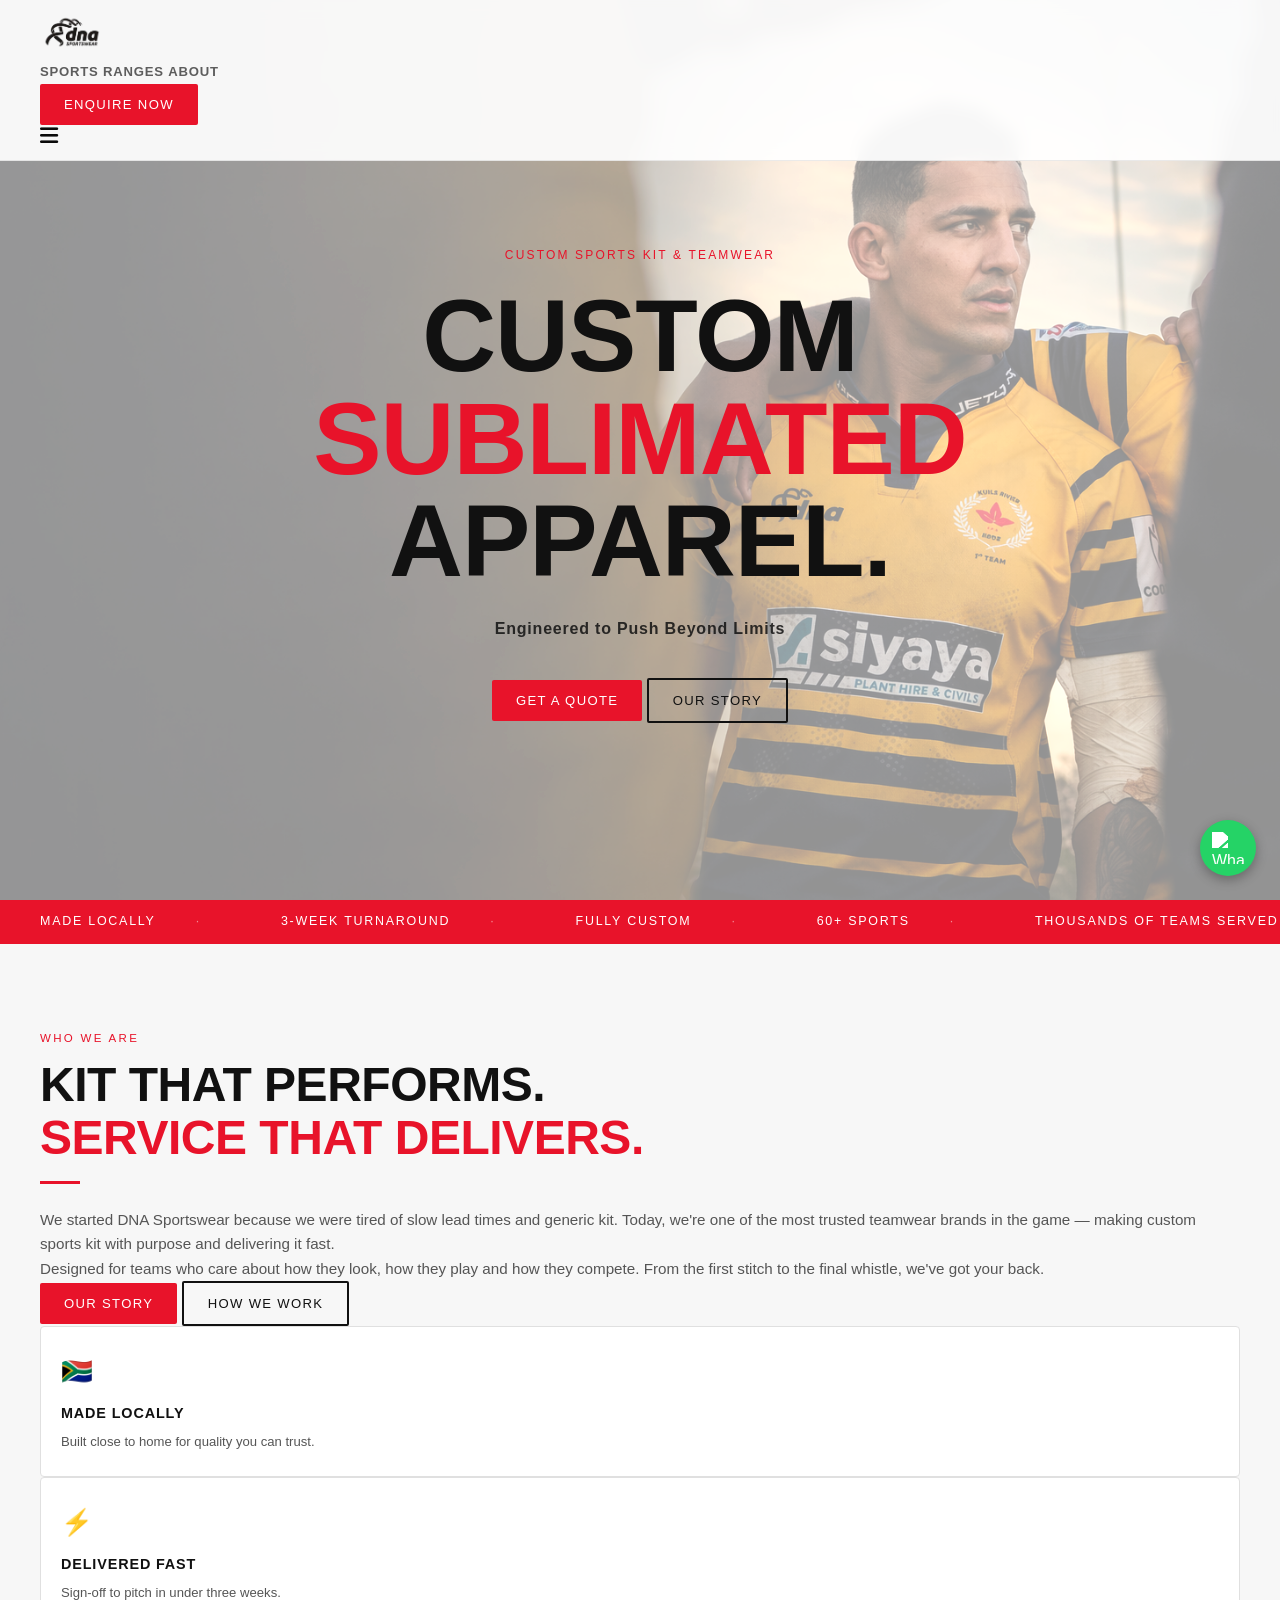
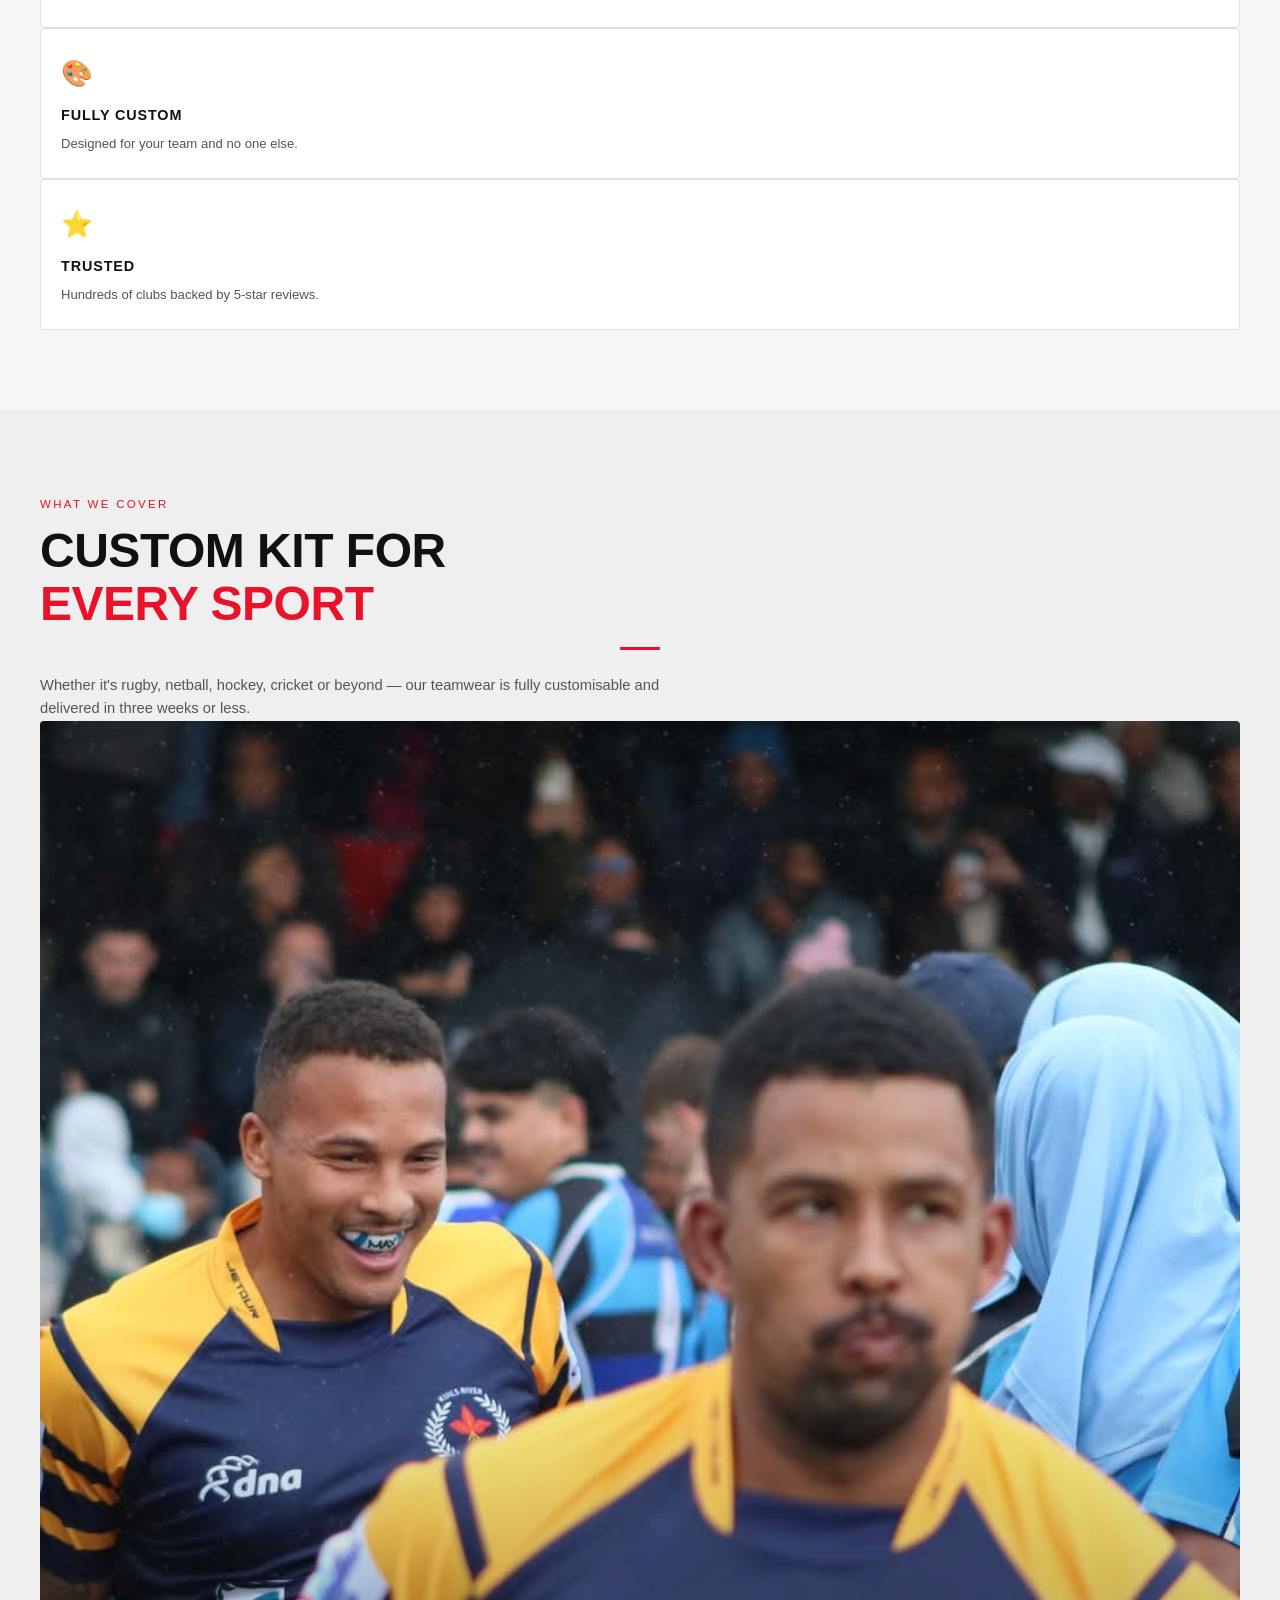
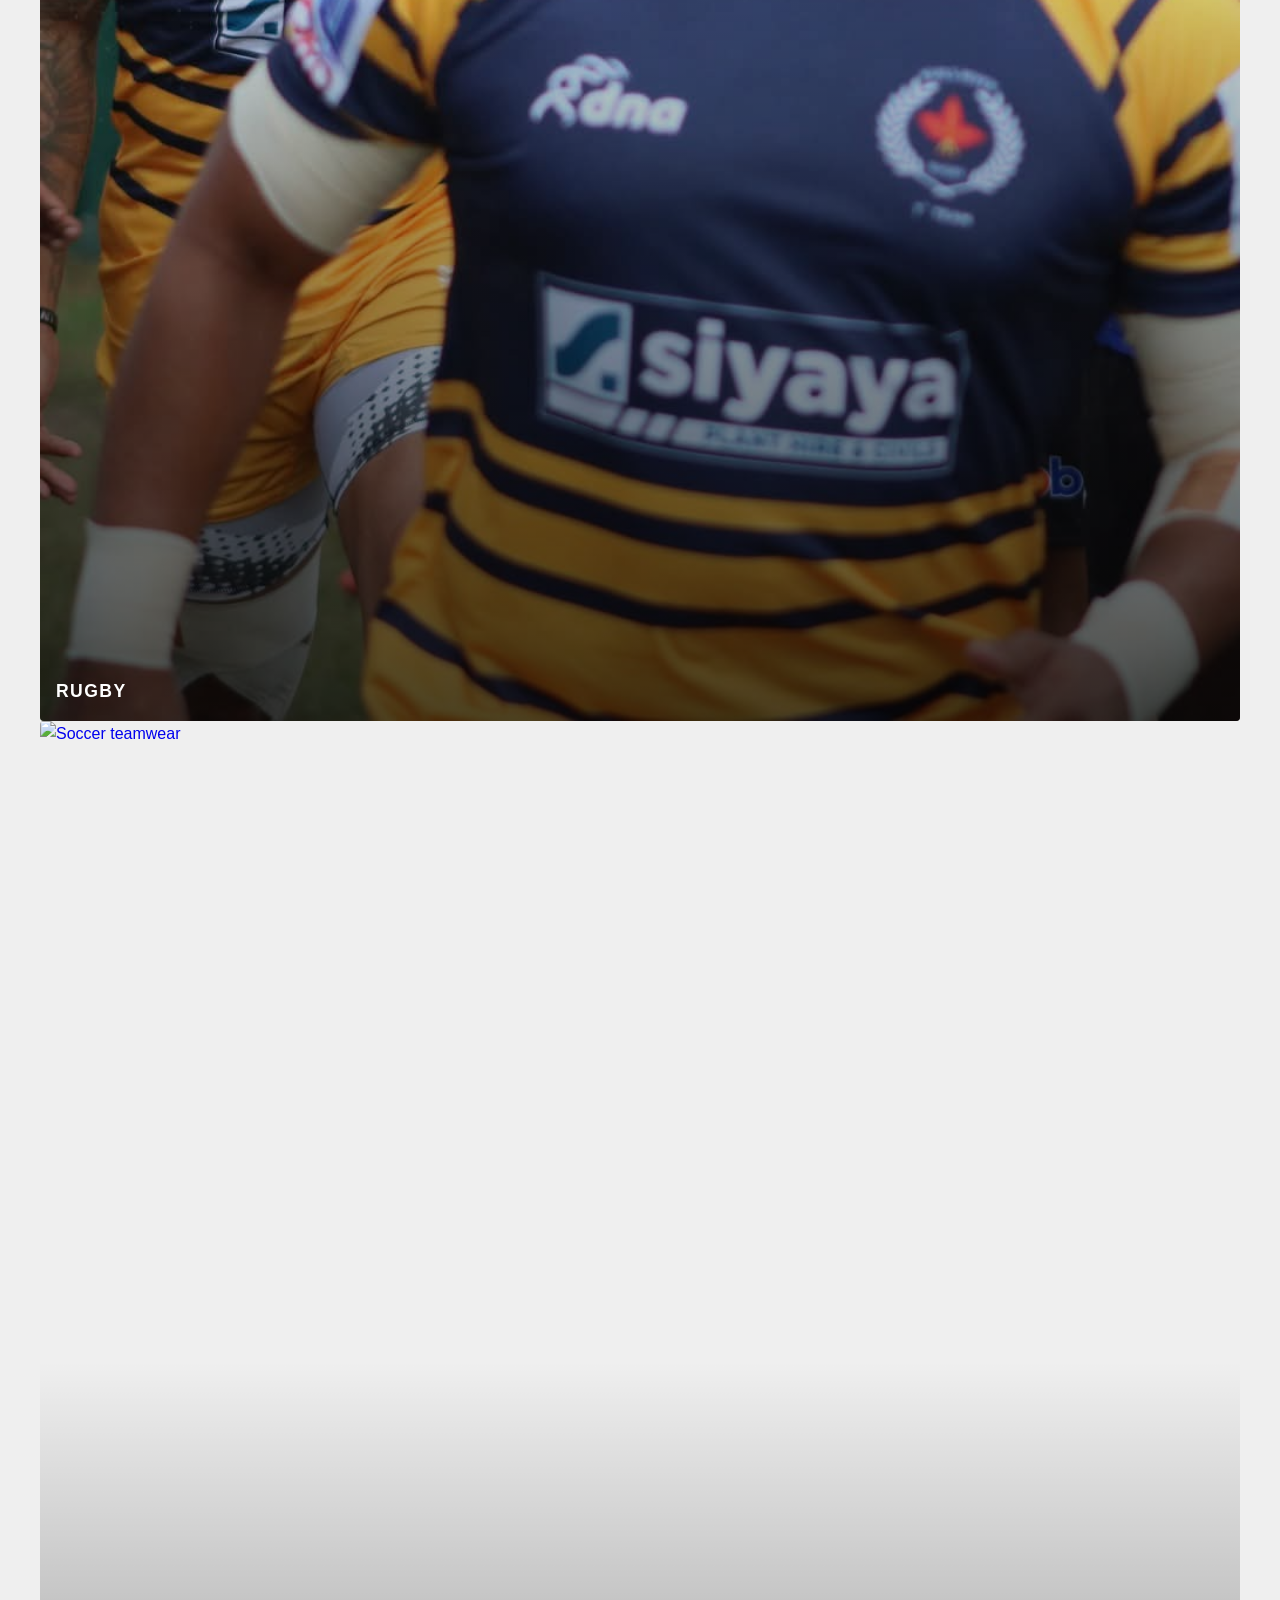
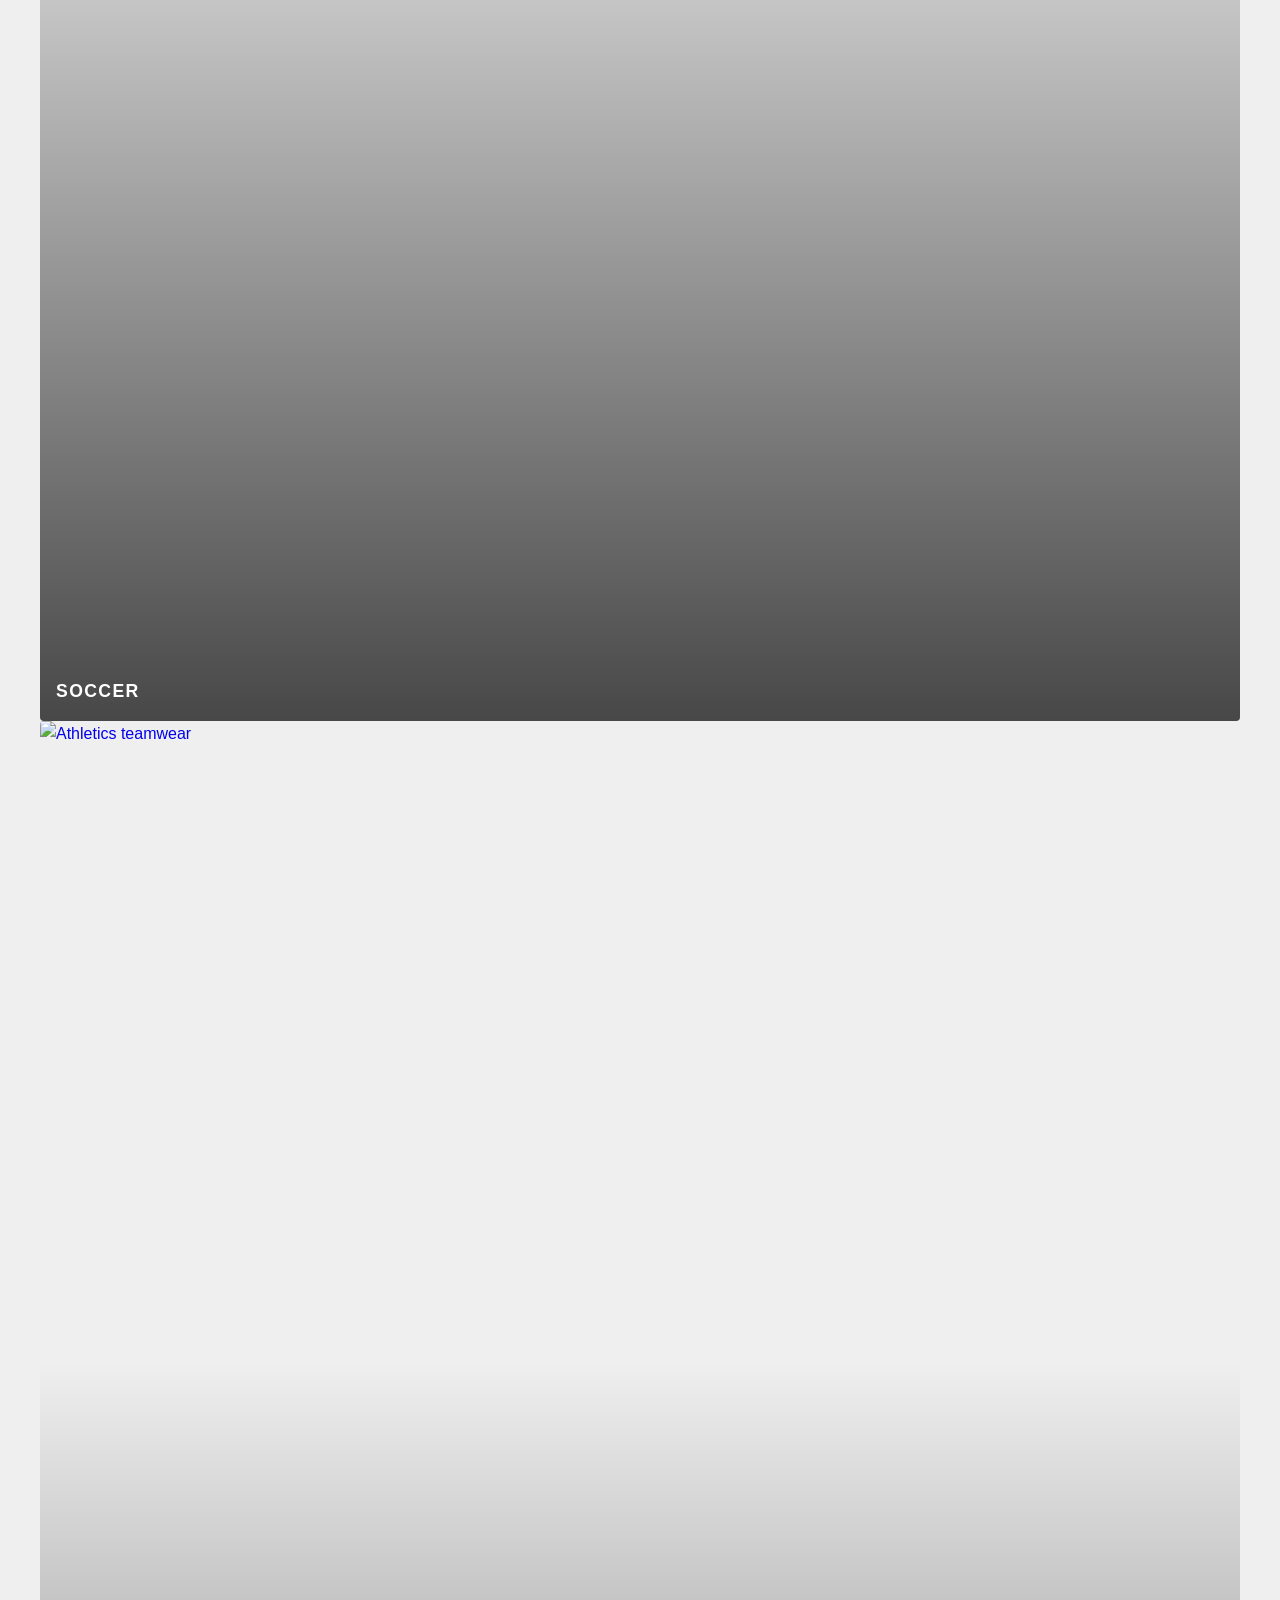
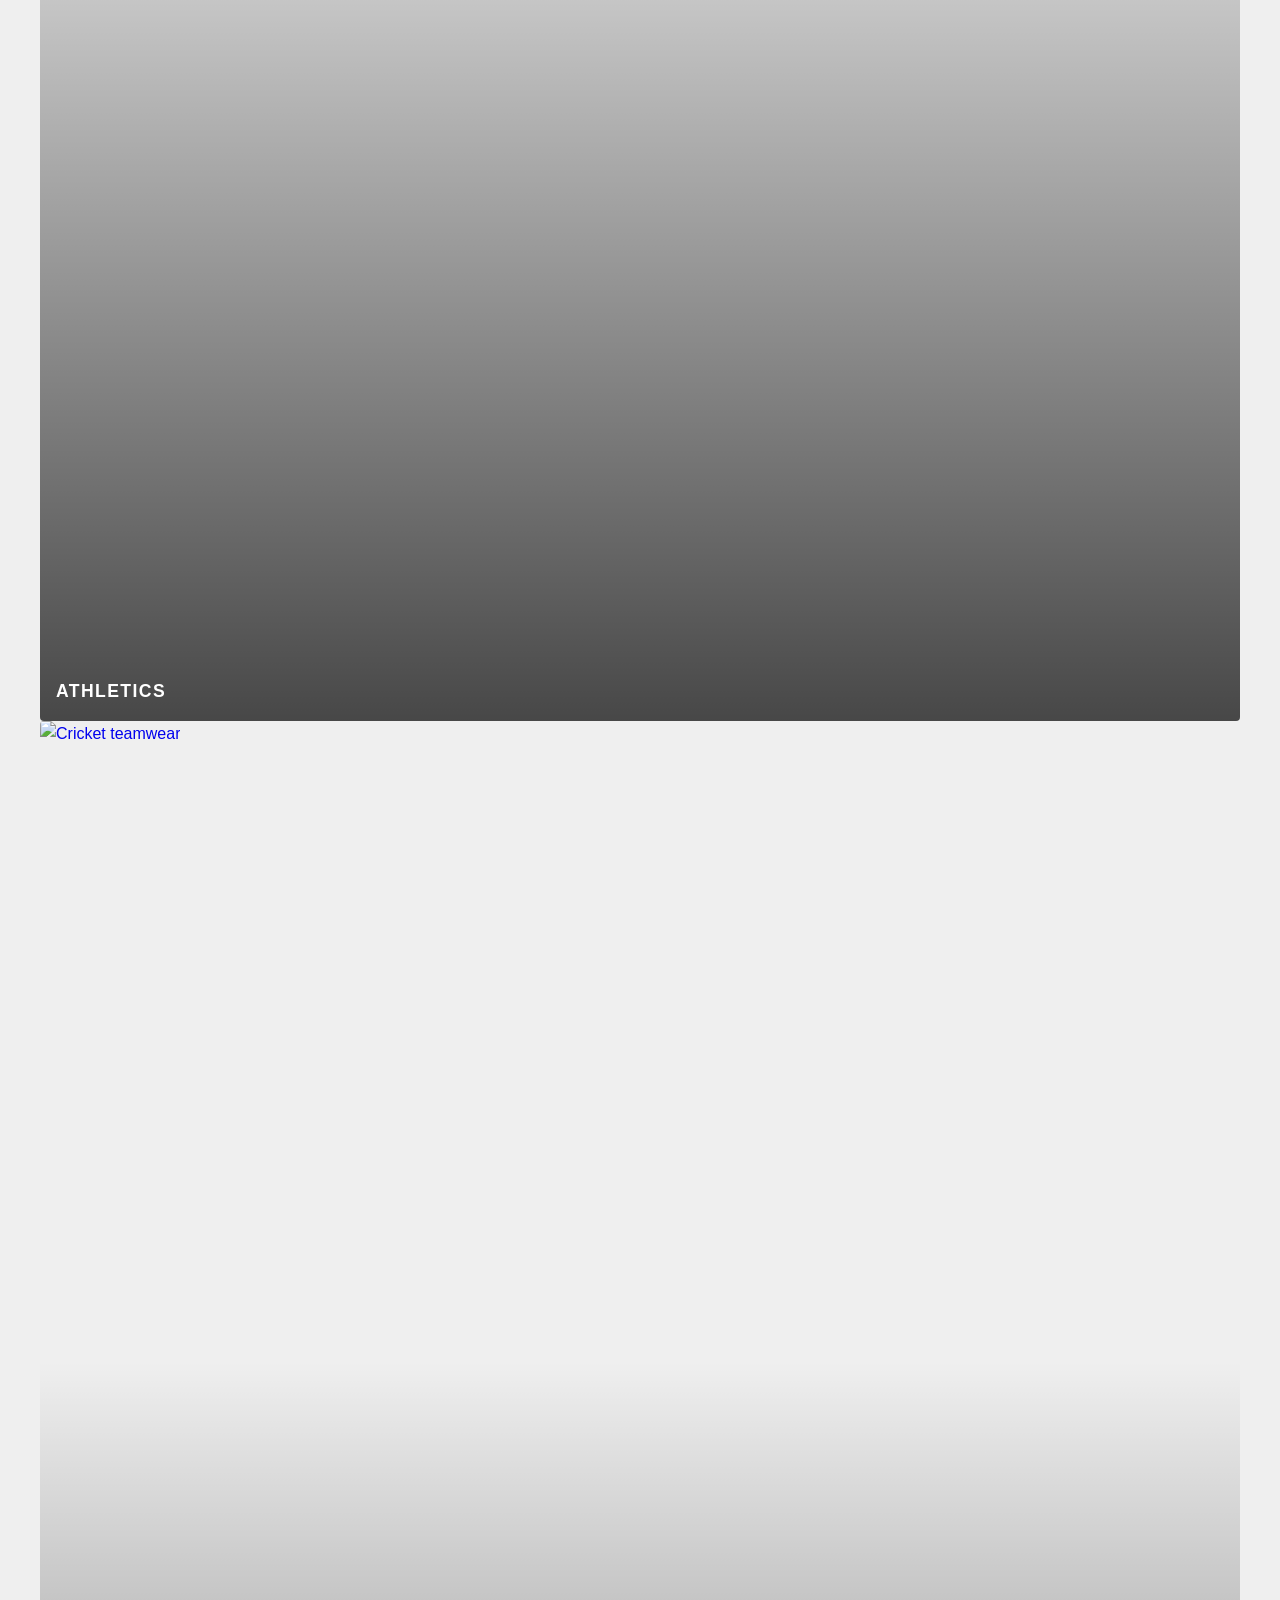
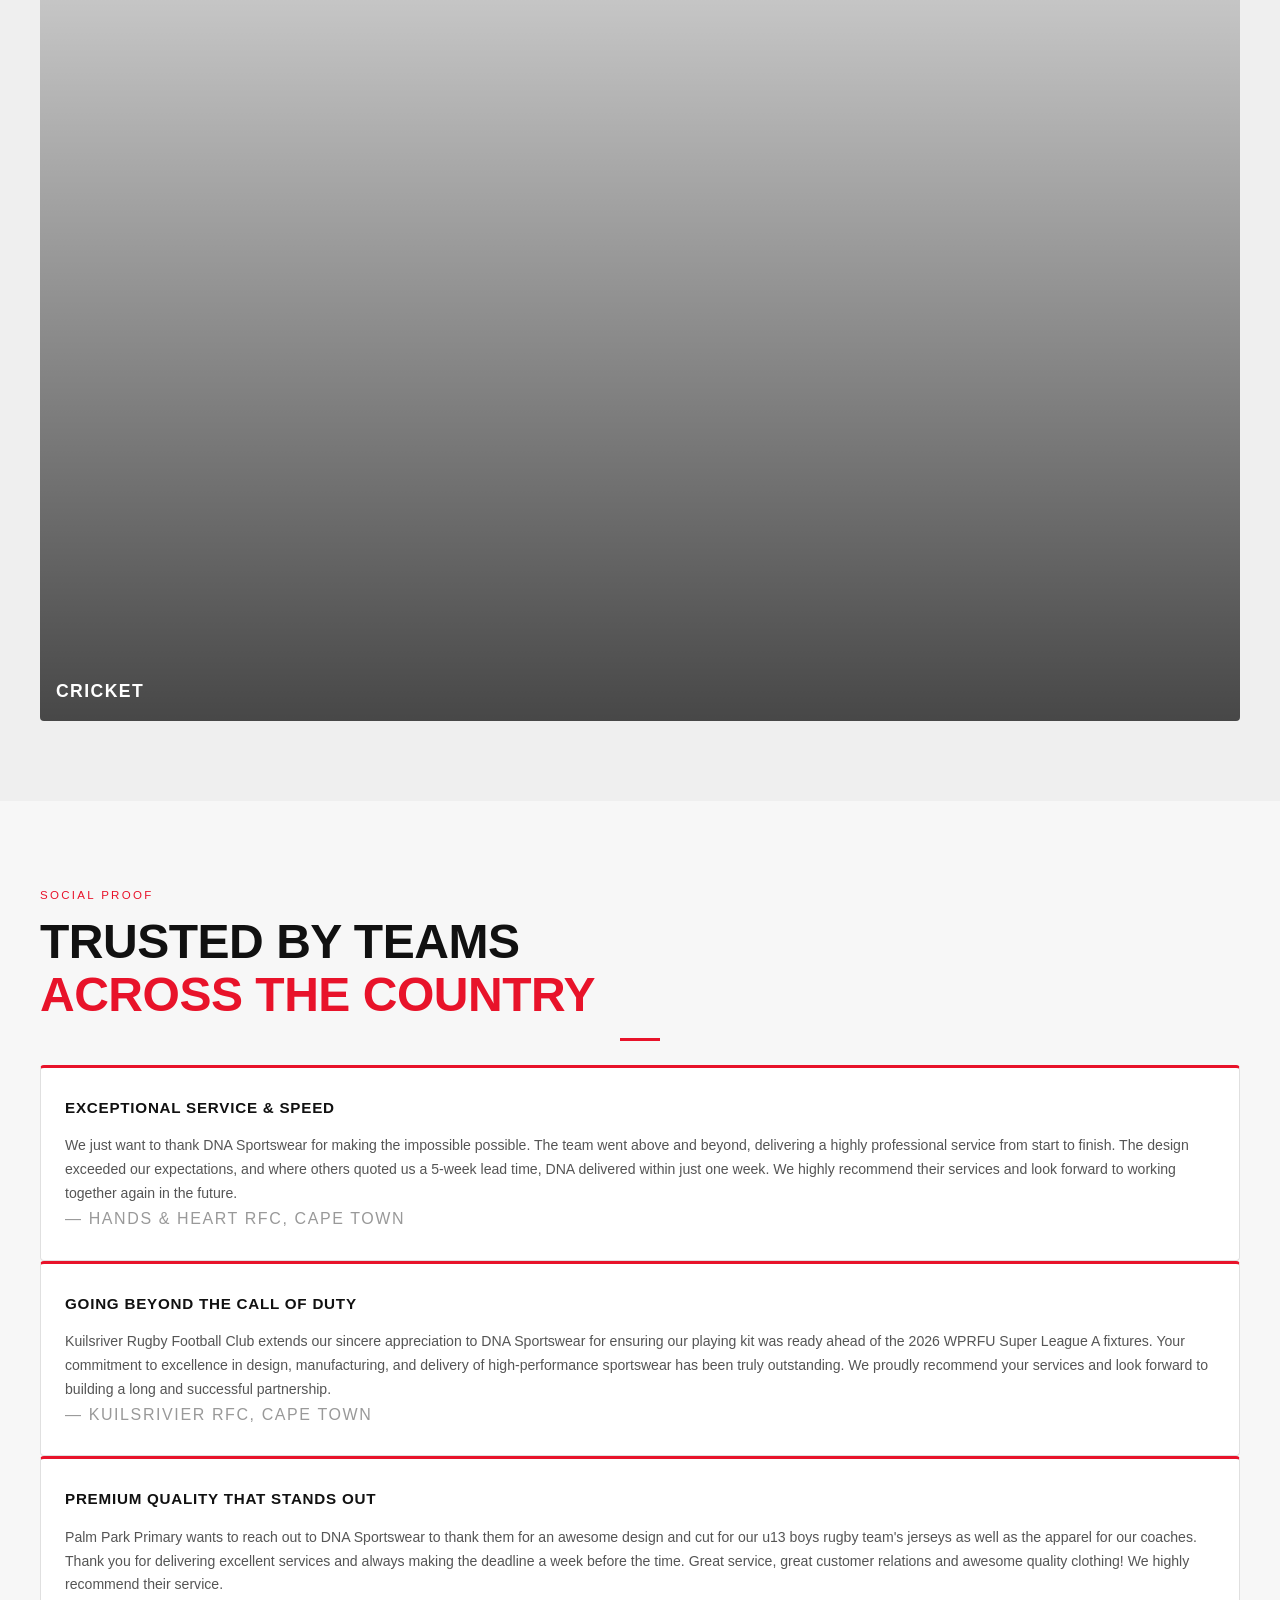
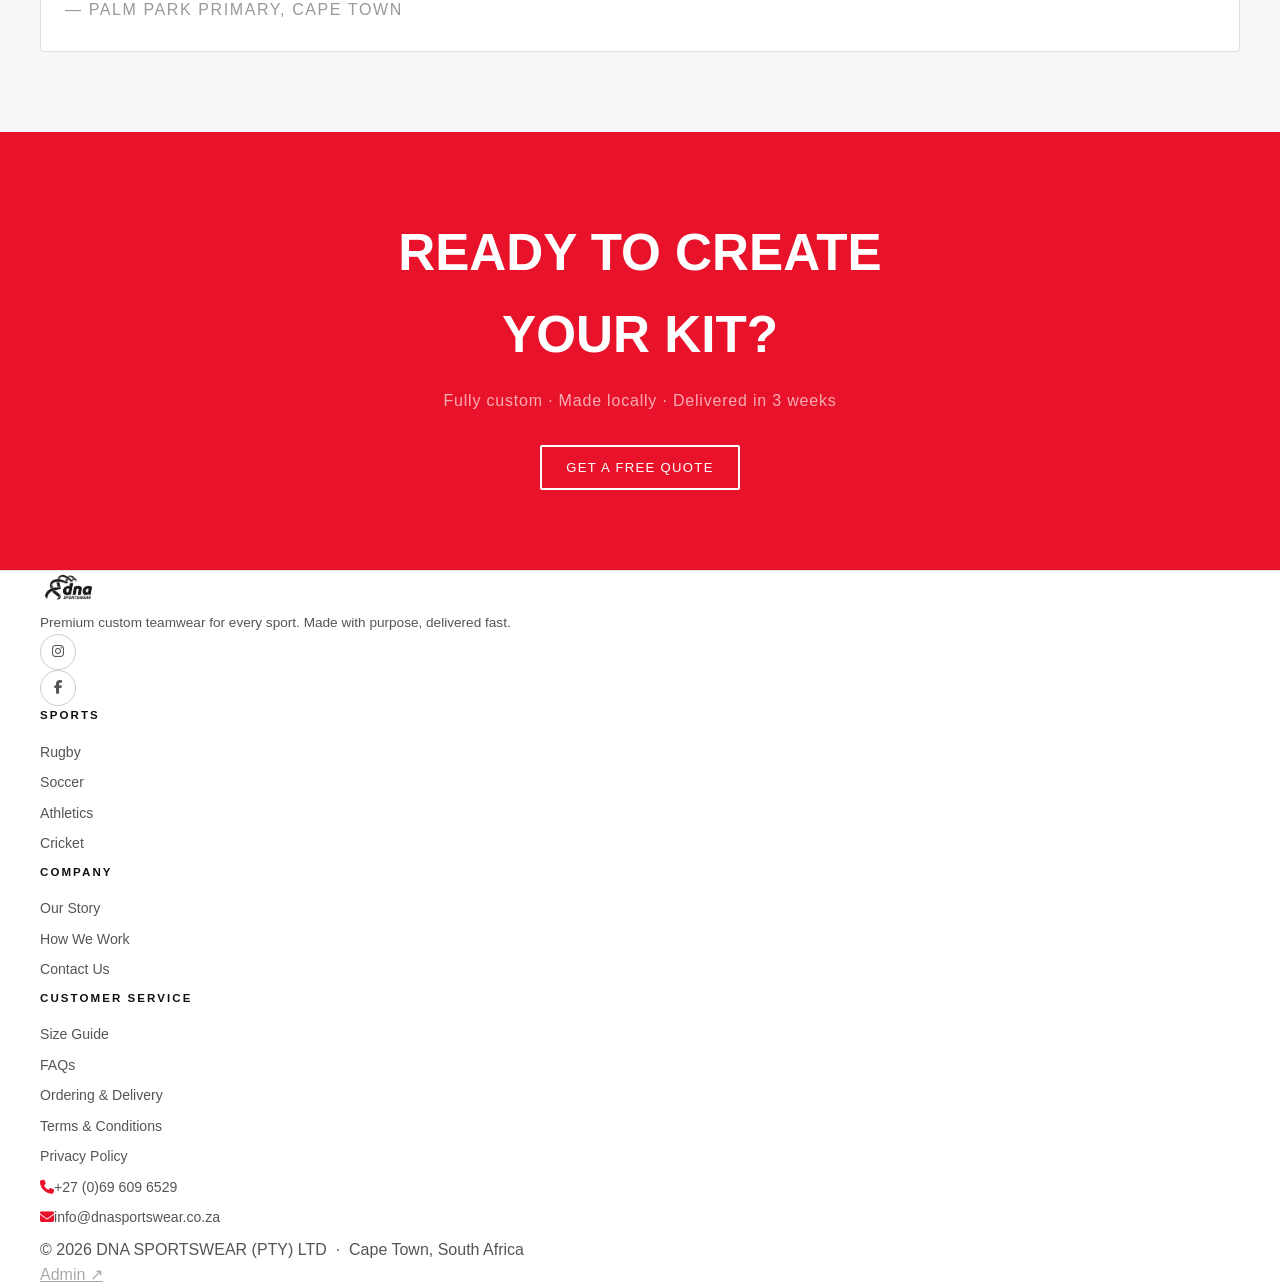
==== index.html @ 6eb5040d "Logos and fonts updated" ====
<!DOCTYPE html>
<html lang="en">
<head>
  <meta charset="UTF-8" />
  <meta name="viewport" content="width=device-width, initial-scale=1.0" />
  <title>DNA Sportswear | Custom Sports Kit & Teamwear</title>
  <meta name="description" content="Premium custom teamwear for every sport. Made with purpose, delivered fast. Fully bespoke kit designed for your team." />

  <script src="https://cdn.tailwindcss.com"></script>

  <link rel="stylesheet" href="https://cdnjs.cloudflare.com/ajax/libs/font-awesome/6.5.0/css/all.min.css" />

  <script>
    tailwind.config = {
      theme: {
        extend: {
          colors: {
            brand: {
              red:      '#e8132a',
              dark:     '#111111',
              black:    '#0a0a0a',
              charcoal: '#1a1a1a',
            }
          }
        }
      }
    }
  </script>

  <style>
    :root {
      --font-heading: 'Franklin Gothic Medium', 'Arial Narrow', Arial, sans-serif;
      --font-body:    Arial, 'Helvetica Neue', Helvetica, sans-serif;
      --color-red:    #e8132a;
      --color-bg:     #ffffff;
      --color-text:   #111111;
      --color-muted:  #555555;
      --color-border: #e0e0e0;
    }

    * { box-sizing: border-box; margin: 0; padding: 0; }
    html { scroll-behavior: smooth; }
    body {
      background: var(--color-bg);
      color: var(--color-text);
      font-family: var(--font-body);
      font-size: 16px;
      line-height: 1.6;
    }

    h1, h2, h3, h4, h5, h6,
    .section-title, .section-label, .footer-logo,
    .usp-title, .testimonial-title, .sport-card-label,
    .hero-eyebrow, .btn-primary, .btn-outline, .footer-heading {
      font-family: var(--font-heading);
    }

    .max-w        { max-width: 1200px; margin: 0 auto; }
    .max-w-narrow { max-width: 640px; }
    .section-pad  { padding: 80px 24px; }
    .text-grey    { color: var(--color-muted); }

    #navbar {
      position: fixed;
      top: 0; left: 0; right: 0;
      z-index: 100;
      background: rgba(255,255,255,0.92);
      backdrop-filter: blur(8px);
      border-bottom: 1px solid rgba(0,0,0,0.08);
      padding: 0.9rem 0;
    }
    .nav-logo {
      display: inline-flex;
      align-items: center;
      text-decoration: none;
    }
    .nav-logo img {
      height: 36px;
      width: auto;
      display: block;
    }
    .nav-link {
      font-family: var(--font-heading);
      font-weight: 600;
      letter-spacing: 0.06em;
      text-transform: uppercase;
      font-size: 0.82rem;
      color: rgba(10,10,10,0.65);
      text-decoration: none;
      transition: color 0.2s;
    }
    .nav-link:hover { color: #0a0a0a; }

    .mobile-menu {
      display: none;
      position: fixed;
      top: 0; left: 0; right: 0; bottom: 0;
      z-index: 99;
      background: rgba(255,255,255,0.98);
      flex-direction: column;
      align-items: center;
      justify-content: center;
      gap: 2rem;
    }
    .mobile-menu.open { display: flex; }
    .mobile-menu .nav-link { font-size: 1.5rem; font-weight: 800; color: #0a0a0a; }
    .menu-toggle {
      background: none; border: none; color: #0a0a0a;
      font-size: 1.3rem; cursor: pointer; display: flex; align-items: center;
    }

    .btn-primary {
      display: inline-block; padding: 10px 24px;
      background: var(--color-red); color: #fff !important;
      font-family: var(--font-heading); font-weight: 500; font-size: 0.82rem;
      letter-spacing: 0.1em; text-transform: uppercase; text-decoration: none;
      border-radius: 2px; transition: background 0.2s, transform 0.15s;
    }
    .btn-primary:hover { background: #c4101f; transform: translateY(-1px); }

    .btn-outline {
      display: inline-block; padding: 10px 24px;
      border: 2px solid var(--color-text); color: var(--color-text) !important;
      font-family: var(--font-heading); font-weight: 500; font-size: 0.82rem;
      letter-spacing: 0.1em; text-transform: uppercase; text-decoration: none;
      border-radius: 2px; transition: border-color 0.2s, color 0.2s, transform 0.15s;
    }
    .btn-outline:hover { border-color: var(--color-red); color: var(--color-red) !important; transform: translateY(-1px); }

    .hero {
      position: relative; min-height: 100vh; min-height: 100dvh;
      display: flex; align-items: center; justify-content: center;
      text-align: center; padding-top: 64px; overflow: hidden;
    }
    @media (max-width: 767px) { .hero { min-height: 85vh; min-height: 85dvh; } }
    .hero-bg {
      position: absolute; inset: 0;
      background-image: url('images/HeroBanner2-mobile.png'), url('images/HeroBanner2.png');
      background-size: cover; background-position: center 30%;
      background-repeat: no-repeat; filter: brightness(1.05);
    }
    .hero-bg::after { content: ''; position: absolute; inset: 0; background: rgba(255,255,255,0.55); }
    @media (min-width: 768px) {
      .hero-bg { background-image: url('images/HeroBanner2-tablet.png'), url('images/HeroBanner2.png'); background-position: center 40%; background-attachment: scroll; }
    }
    @media (min-width: 1024px) {
      .hero-bg { background-image: url('images/HeroBanner2.png'); background-position: center; background-attachment: fixed; }
    }
    @media (min-width: 1440px) { .hero-bg { background-position: center top; } }
    .hero-content { position: relative; z-index: 2; padding: 40px 24px; max-width: 800px; }
    .hero-eyebrow {
      display: inline-block; font-family: var(--font-heading); font-size: 0.75rem;
      font-weight: 500; letter-spacing: 0.18em; text-transform: uppercase;
      color: var(--color-red); margin-bottom: 20px;
    }
    .hero h1 {
      font-family: var(--font-heading); font-size: clamp(3rem, 8vw, 6.5rem);
      font-weight: 700; line-height: 1.0; color: #111111;
      text-transform: uppercase; letter-spacing: -0.01em; margin-bottom: 24px;
    }
    .hero h1 span { color: var(--color-red); }
    .hero-sub { font-family: var(--font-body); color: rgba(17,17,17,0.85); font-size: 1rem; margin-bottom: 36px; letter-spacing: 0.05em; }

    .stats-strip { background: var(--color-red); overflow: hidden; padding: 12px 0; }
    .stats-ticker { display: flex; width: max-content; animation: ticker 28s linear infinite; }
    .stats-ticker-item {
      font-family: var(--font-heading); font-size: 0.78rem; font-weight: 500;
      letter-spacing: 0.14em; text-transform: uppercase; color: #fff; padding: 0 40px; white-space: nowrap;
    }
    .stats-ticker-item::after { content: '·'; margin-left: 40px; opacity: 0.5; }
    @keyframes ticker { 0% { transform: translateX(0); } 100% { transform: translateX(-50%); } }

    .section-label {
      display: inline-block; font-family: var(--font-heading); font-size: 0.72rem;
      font-weight: 500; letter-spacing: 0.2em; text-transform: uppercase;
      color: var(--color-red); margin-bottom: 12px;
    }
    .section-title {
      font-family: var(--font-heading); font-size: clamp(2rem, 4vw, 3rem);
      font-weight: 700; line-height: 1.1; color: var(--color-text);
      text-transform: uppercase; letter-spacing: -0.01em; margin-bottom: 16px;
    }
    .section-title span { color: var(--color-red); }
    .red-line { width: 40px; height: 3px; background: var(--color-red); margin-bottom: 24px; }
    .red-line.center { margin: 0 auto 24px; }

    .bg-intro { background: #f7f7f7; }
    .usp-card {
      background: #ffffff; border: 1px solid var(--color-border); border-radius: 4px;
      padding: 24px 20px; transition: box-shadow 0.2s, border-color 0.2s;
    }
    .usp-card:hover { box-shadow: 0 4px 20px rgba(0,0,0,0.08); border-color: var(--color-red); }
    .usp-icon { font-size: 1.6rem; display: block; margin-bottom: 10px; }
    .usp-title { font-family: var(--font-heading); font-size: 0.9rem; font-weight: 600; letter-spacing: 0.06em; text-transform: uppercase; color: var(--color-text); margin-bottom: 6px; }

    .bg-sports { background: #efefef; }
    .sport-card { position: relative; display: block; overflow: hidden; border-radius: 4px; aspect-ratio: 3/4; text-decoration: none; }
    .sport-card img { width: 100%; height: 100%; object-fit: cover; transition: transform 0.5s ease; }
    .sport-card:hover img { transform: scale(1.05); }
    .sport-card-overlay { position: absolute; inset: 0; background: linear-gradient(to top, rgba(0,0,0,0.7) 0%, transparent 60%); }
    .sport-card-label { position: absolute; bottom: 16px; left: 16px; font-family: var(--font-heading); font-size: 1.1rem; font-weight: 700; letter-spacing: 0.08em; text-transform: uppercase; color: #fff; }

    .bg-testimonials { background: #f7f7f7; }
    .testimonial-card { background: #fff; border: 1px solid var(--color-border); border-top: 3px solid var(--color-red); border-radius: 4px; padding: 28px 24px; }
    .testimonial-title { font-family: var(--font-heading); font-size: 0.95rem; font-weight: 600; letter-spacing: 0.05em; text-transform: uppercase; color: var(--color-text); margin-bottom: 14px; }
    .testimonial-body { font-family: var(--font-body); font-size: 0.88rem; color: var(--color-muted); line-height: 1.7; }

    .cta-band { background: var(--color-red); color: #fff; text-align: center; padding: 80px 24px; }
    .cta-band h2 { font-family: var(--font-heading); font-size: clamp(2rem, 4vw, 3.2rem); font-weight: 700; text-transform: uppercase; color: #fff; margin-bottom: 12px; }
    .cta-band p { font-family: var(--font-body); color: rgba(255,255,255,0.65); margin-bottom: 32px; letter-spacing: 0.05em; }
    .cta-band .btn-outline { border-color: #fff; color: #fff !important; }
    .cta-band .btn-outline:hover { border-color: #111; color: #111 !important; background: #fff; }

    footer { background: #ffffff; color: #111111; border-top: 1px solid var(--color-border); }
    footer .text-grey { color: #555555; }
    .footer-logo { display: inline-flex; align-items: center; text-decoration: none; }
    .footer-logo img { height: 32px; width: auto; display: block; }
    .footer-heading { font-family: var(--font-heading); font-size: 0.72rem; font-weight: 600; letter-spacing: 0.18em; text-transform: uppercase; color: #111111; margin-bottom: 16px; }
    .footer-link { display: block; font-family: var(--font-body); font-size: 0.88rem; color: #555555; text-decoration: none; margin-bottom: 8px; transition: color 0.2s; }
    .footer-link:hover { color: var(--color-red); }
    .social-link { display: flex; align-items: center; justify-content: center; width: 36px; height: 36px; border: 1px solid #ccc; border-radius: 50%; color: #555555; text-decoration: none; font-size: 0.85rem; transition: border-color 0.2s, color 0.2s; }
    .social-link:hover { border-color: var(--color-red); color: var(--color-red); }

    [data-reveal] { opacity: 0; transform: translateY(24px); transition: opacity 0.6s ease, transform 0.6s ease; }
    [data-reveal].visible { opacity: 1; transform: none; }

    @media (max-width: 767px) { .section-pad { padding: 56px 20px; } }

    .whatsapp-float { position: fixed; bottom: 24px; right: 24px; width: 56px; height: 56px; border-radius: 50%; background-color: #25D366; display: flex; align-items: center; justify-content: center; box-shadow: 0 4px 12px rgba(0,0,0,0.3); z-index: 9999; }
    .whatsapp-float img { width: 32px; height: 32px; filter: brightness(0) invert(1); }
  </style>
</head>

<body>

  <!-- ── NAV ── -->
  <nav id="navbar">
    <div class="max-w flex items-center justify-between px-6">
      <a href="index.html" class="nav-logo">
        <img src="images/logo-black.png" alt="DNA Sportswear" />
      </a>
      <div class="hidden md:flex items-center gap-8">
        <a href="sports.html"  class="nav-link">Sports</a>
        <a href="ranges.html"  class="nav-link">Ranges</a>
        <a href="about.html"   class="nav-link">About</a>
      </div>
      <a href="contact.html" class="btn-primary hidden md:inline-block">Enquire Now</a>
      <button class="menu-toggle md:hidden" id="menu-toggle" aria-label="Open menu">
        <i class="fas fa-bars"></i>
      </button>
    </div>
  </nav>

  <!-- Mobile menu -->
  <div class="mobile-menu" id="mobile-menu">
    <button class="menu-toggle" id="menu-close" aria-label="Close menu" style="position:absolute;top:1.4rem;right:1.5rem;font-size:1.5rem;">
      <i class="fas fa-times"></i>
    </button>
    <a href="sports.html"  class="nav-link">Sports</a>
    <a href="ranges.html"  class="nav-link">Ranges</a>
    <a href="about.html"   class="nav-link">About</a>
    <a href="contact.html" class="btn-primary mt-2">Enquire Now</a>
  </div>


  <!-- ── HERO ── -->
  <section class="hero">
    <div class="hero-bg"></div>
    <div class="hero-content">
      <span class="hero-eyebrow">Custom Sports Kit & Teamwear</span>
      <h1>
        Custom
        <span>Sublimated</span>
        Apparel.
      </h1>
      <p class="hero-sub">
        <strong>Engineered to Push Beyond Limits</strong>
      </p>
      <div class="flex flex-wrap justify-center gap-4">
        <a href="contact.html" class="btn-primary">Get a Quote</a>
        <a href="about.html" class="btn-outline" style="border-color:#111; color:#111 !important;">Our Story</a>
      </div>
    </div>
  </section>


  <!-- ── STATS TICKER ── -->
  <div class="stats-strip">
    <div class="stats-ticker">
      <span class="stats-ticker-item">Made Locally</span>
      <span class="stats-ticker-item">3-Week Turnaround</span>
      <span class="stats-ticker-item">Fully Custom</span>
      <span class="stats-ticker-item">60+ Sports</span>
      <span class="stats-ticker-item">Thousands of Teams Served</span>
      <span class="stats-ticker-item">5-Star Reviews</span>
      <span class="stats-ticker-item">Performance Fabrics</span>
      <span class="stats-ticker-item">Grassroots to Elite</span>
      <span class="stats-ticker-item">Made Locally</span>
      <span class="stats-ticker-item">3-Week Turnaround</span>
      <span class="stats-ticker-item">Fully Custom</span>
      <span class="stats-ticker-item">60+ Sports</span>
      <span class="stats-ticker-item">Thousands of Teams Served</span>
      <span class="stats-ticker-item">5-Star Reviews</span>
      <span class="stats-ticker-item">Performance Fabrics</span>
      <span class="stats-ticker-item">Grassroots to Elite</span>
    </div>
  </div>


  <!-- ── INTRO ── -->
  <section class="section-pad bg-intro">
    <div class="max-w grid md:grid-cols-2 gap-12 items-center px-6">
      <div data-reveal>
        <span class="section-label">Who We Are</span>
        <h2 class="section-title">Kit That Performs.<br><span>Service That Delivers.</span></h2>
        <div class="red-line"></div>
        <p class="text-grey leading-relaxed mb-4" style="font-size:0.95rem;">
          We started DNA Sportswear because we were tired of slow lead times and generic kit.
          Today, we're one of the most trusted teamwear brands in the game — making custom
          sports kit with purpose and delivering it fast.
        </p>
        <p class="text-grey leading-relaxed mb-8" style="font-size:0.95rem;">
          Designed for teams who care about how they look, how they play and how they compete.
          From the first stitch to the final whistle, we've got your back.
        </p>
        <div class="flex flex-wrap gap-3">
          <a href="about.html"   class="btn-primary">Our Story</a>
          <a href="contact.html" class="btn-outline">How We Work</a>
        </div>
      </div>
      <div class="grid grid-cols-2 gap-4" data-reveal>
        <div class="usp-card">
          <span class="usp-icon">🇿🇦</span>
          <div class="usp-title">Made Locally</div>
          <p class="text-grey" style="font-size:0.82rem;">Built close to home for quality you can trust.</p>
        </div>
        <div class="usp-card">
          <span class="usp-icon">⚡</span>
          <div class="usp-title">Delivered Fast</div>
          <p class="text-grey" style="font-size:0.82rem;">Sign-off to pitch in under three weeks.</p>
        </div>
        <div class="usp-card">
          <span class="usp-icon">🎨</span>
          <div class="usp-title">Fully Custom</div>
          <p class="text-grey" style="font-size:0.82rem;">Designed for your team and no one else.</p>
        </div>
        <div class="usp-card">
          <span class="usp-icon">⭐</span>
          <div class="usp-title">Trusted</div>
          <p class="text-grey" style="font-size:0.82rem;">Hundreds of clubs backed by 5-star reviews.</p>
        </div>
      </div>
    </div>
  </section>


  <!-- ── SPORTS GRID ── -->
  <section id="sports" class="section-pad bg-sports">
    <div class="max-w px-6">
      <div class="text-center mb-12" data-reveal>
        <span class="section-label">What We Cover</span>
        <h2 class="section-title">Custom Kit For<br><span>Every Sport</span></h2>
        <div class="red-line center"></div>
        <p class="text-grey max-w-narrow mx-auto mt-4" style="font-size:0.92rem;">
          Whether it's rugby, netball, hockey, cricket or beyond — our teamwear is fully
          customisable and delivered in three weeks or less.
        </p>
      </div>
      <div class="grid grid-cols-2 md:grid-cols-4 gap-3" data-reveal>
        <a href="rugby.html" class="sport-card">
          <img src="images/Image4.jpg" alt="Rugby teamwear" loading="lazy" />
          <div class="sport-card-overlay"></div>
          <div class="sport-card-label">Rugby</div>
        </a>
        <a href="soccer.html" class="sport-card">
          <img src="https://images.unsplash.com/photo-1606925797300-0b35e9d1794e?w=600&auto=format&fit=crop&q=80" alt="Soccer teamwear" loading="lazy" />
          <div class="sport-card-overlay"></div>
          <div class="sport-card-label">Soccer</div>
        </a>
        <a href="athletics.html" class="sport-card">
          <img src="https://images.unsplash.com/photo-1574271143515-5cddf8da19be?w=600&auto=format&fit=crop&q=80" alt="Athletics teamwear" loading="lazy" />
          <div class="sport-card-overlay"></div>
          <div class="sport-card-label">Athletics</div>
        </a>
        <a href="cricket.html" class="sport-card">
          <img src="https://images.unsplash.com/photo-1531415074968-036ba1b575da?w=600&auto=format&fit=crop&q=80" alt="Cricket teamwear" loading="lazy" />
          <div class="sport-card-overlay"></div>
          <div class="sport-card-label">Cricket</div>
        </a>
      </div>
    </div>
  </section>


  <!-- ── TESTIMONIALS ── -->
  <section class="section-pad bg-testimonials">
    <div class="max-w px-6">
      <div class="text-center mb-12" data-reveal>
        <span class="section-label">Social Proof</span>
        <h2 class="section-title">Trusted By Teams<br><span>Across the Country</span></h2>
        <div class="red-line center"></div>
      </div>
      <div class="grid md:grid-cols-3 gap-6" data-reveal>
        <div class="testimonial-card">
          <div class="testimonial-title">Exceptional Service & Speed</div>
          <p class="testimonial-body">
            We just want to thank DNA Sportswear for making the impossible possible. The team went
            above and beyond, delivering a highly professional service from start to finish. The design exceeded
            our expectations, and where others quoted us a 5-week lead time, DNA delivered within just one week.
            We highly recommend their services and look forward to working together again in the future.
          </p>
          <p class="text-xs mt-4" style="color:#999; font-family:var(--font-heading); letter-spacing:0.1em; text-transform:uppercase;">
            — Hands & Heart RFC, Cape Town
          </p>
        </div>
        <div class="testimonial-card">
          <div class="testimonial-title">Going Beyond the Call of Duty</div>
          <p class="testimonial-body">
            Kuilsriver Rugby Football Club extends our sincere appreciation to DNA Sportswear for ensuring our
            playing kit was ready ahead of the 2026 WPRFU Super League A fixtures.
            Your commitment to excellence in design, manufacturing, and delivery of high-performance sportswear has been
            truly outstanding. We proudly recommend your services and look forward to building a long and successful partnership.
          </p>
          <p class="text-xs mt-4" style="color:#999; font-family:var(--font-heading); letter-spacing:0.1em; text-transform:uppercase;">
            — Kuilsrivier RFC, Cape Town
          </p>
        </div>
        <div class="testimonial-card">
          <div class="testimonial-title">Premium Quality That Stands Out</div>
          <p class="testimonial-body">
            Palm Park Primary wants to reach out to DNA Sportswear to thank them for an awesome design and cut for our
            u13 boys rugby team's jerseys as well as the apparel for our coaches. Thank you for delivering excellent services
            and always making the deadline a week before the time. Great service, great customer relations and awesome quality
            clothing! We highly recommend their service.
          </p>
          <p class="text-xs mt-4" style="color:#999; font-family:var(--font-heading); letter-spacing:0.1em; text-transform:uppercase;">
            — Palm Park Primary, Cape Town
          </p>
        </div>
      </div>
    </div>
  </section>


  <!-- ── CTA BAND ── -->
  <div class="cta-band">
    <h2>Ready to Create<br>Your Kit?</h2>
    <p>Fully custom · Made locally · Delivered in 3 weeks</p>
    <a href="contact.html" class="btn-outline">Get a Free Quote</a>
  </div>

  <a href="https://wa.me/+27696096529?text=Hello%20DNA%20Sportswear!" target="_blank" class="whatsapp-float">
    <img src="https://upload.wikimedia.org/wikipedia/commons/6/6b/WhatsApp.svg" alt="WhatsApp" />
  </a>


  <!-- ── FOOTER ── -->
  <footer>
    <div class="max-w px-6 py-16">
      <div class="grid md:grid-cols-4 gap-12">
        <div>
          <a href="index.html" class="footer-logo">
            <img src="images/logo-black.png" alt="DNA Sportswear" />
          </a>
          <p class="text-grey mt-4 mb-6" style="font-size:0.85rem; line-height:1.7;">
            Premium custom teamwear for every sport. Made with purpose, delivered fast.
          </p>
          <div class="flex gap-2">
            <a href="#" class="social-link" aria-label="Instagram"><i class="fab fa-instagram"></i></a>
            <a href="#" class="social-link" aria-label="Facebook"><i class="fab fa-facebook-f"></i></a>
          </div>
        </div>
        <div>
          <div class="footer-heading">Sports</div>
          <a href="rugby.html"     class="footer-link">Rugby</a>
          <a href="soccer.html"    class="footer-link">Soccer</a>
          <a href="athletics.html" class="footer-link">Athletics</a>
          <a href="cricket.html"   class="footer-link">Cricket</a>
        </div>
        <div>
          <div class="footer-heading">Company</div>
          <a href="about.html"   class="footer-link">Our Story</a>
          <a href="process.html" class="footer-link">How We Work</a>
          <a href="contact.html" class="footer-link">Contact Us</a>
        </div>
        <div>
          <div class="footer-heading">Customer Service</div>
          <a href="footer/size-guide.html"  class="footer-link">Size Guide</a>
          <a href="footer/faqs.html"        class="footer-link">FAQs</a>
          <a href="footer/delivery.html"    class="footer-link">Ordering &amp; Delivery</a>
          <a href="footer/terms.html"       class="footer-link">Terms &amp; Conditions</a>
          <a href="footer/privacy.html"     class="footer-link">Privacy Policy</a>
          <a href="tel:+27696096529" class="footer-link mt-4">
            <i class="fas fa-phone mr-2" style="color:var(--color-red);"></i>+27 (0)69 609 6529
          </a>
          <a href="mailto:info@dnasportswear.co.za" class="footer-link">
            <i class="fas fa-envelope mr-2" style="color:var(--color-red);"></i>info@dnasportswear.co.za
          </a>
        </div>
      </div>
      <div class="border-t mt-12 pt-6 flex flex-wrap justify-between items-center gap-3" style="border-color:#ddd;">
        <p class="text-grey text-xs">© 2026 DNA SPORTSWEAR (PTY) LTD &nbsp;·&nbsp; Cape Town, South Africa</p>
        <a href="admin/dashboard.html" class="text-grey text-xs" style="opacity:0.5;">Admin ↗</a>
      </div>
    </div>
  </footer>


  <script>
    const mobileMenu = document.getElementById('mobile-menu');
    document.getElementById('menu-toggle').addEventListener('click', () => mobileMenu.classList.add('open'));
    document.getElementById('menu-close').addEventListener('click', () => mobileMenu.classList.remove('open'));

    const observer = new IntersectionObserver(entries => {
      entries.forEach(e => {
        if (e.isIntersecting) { e.target.classList.add('visible'); observer.unobserve(e.target); }
      });
    }, { threshold: 0.12 });
    document.querySelectorAll('[data-reveal]').forEach(el => observer.observe(el));
  </script>

</body>
</html>
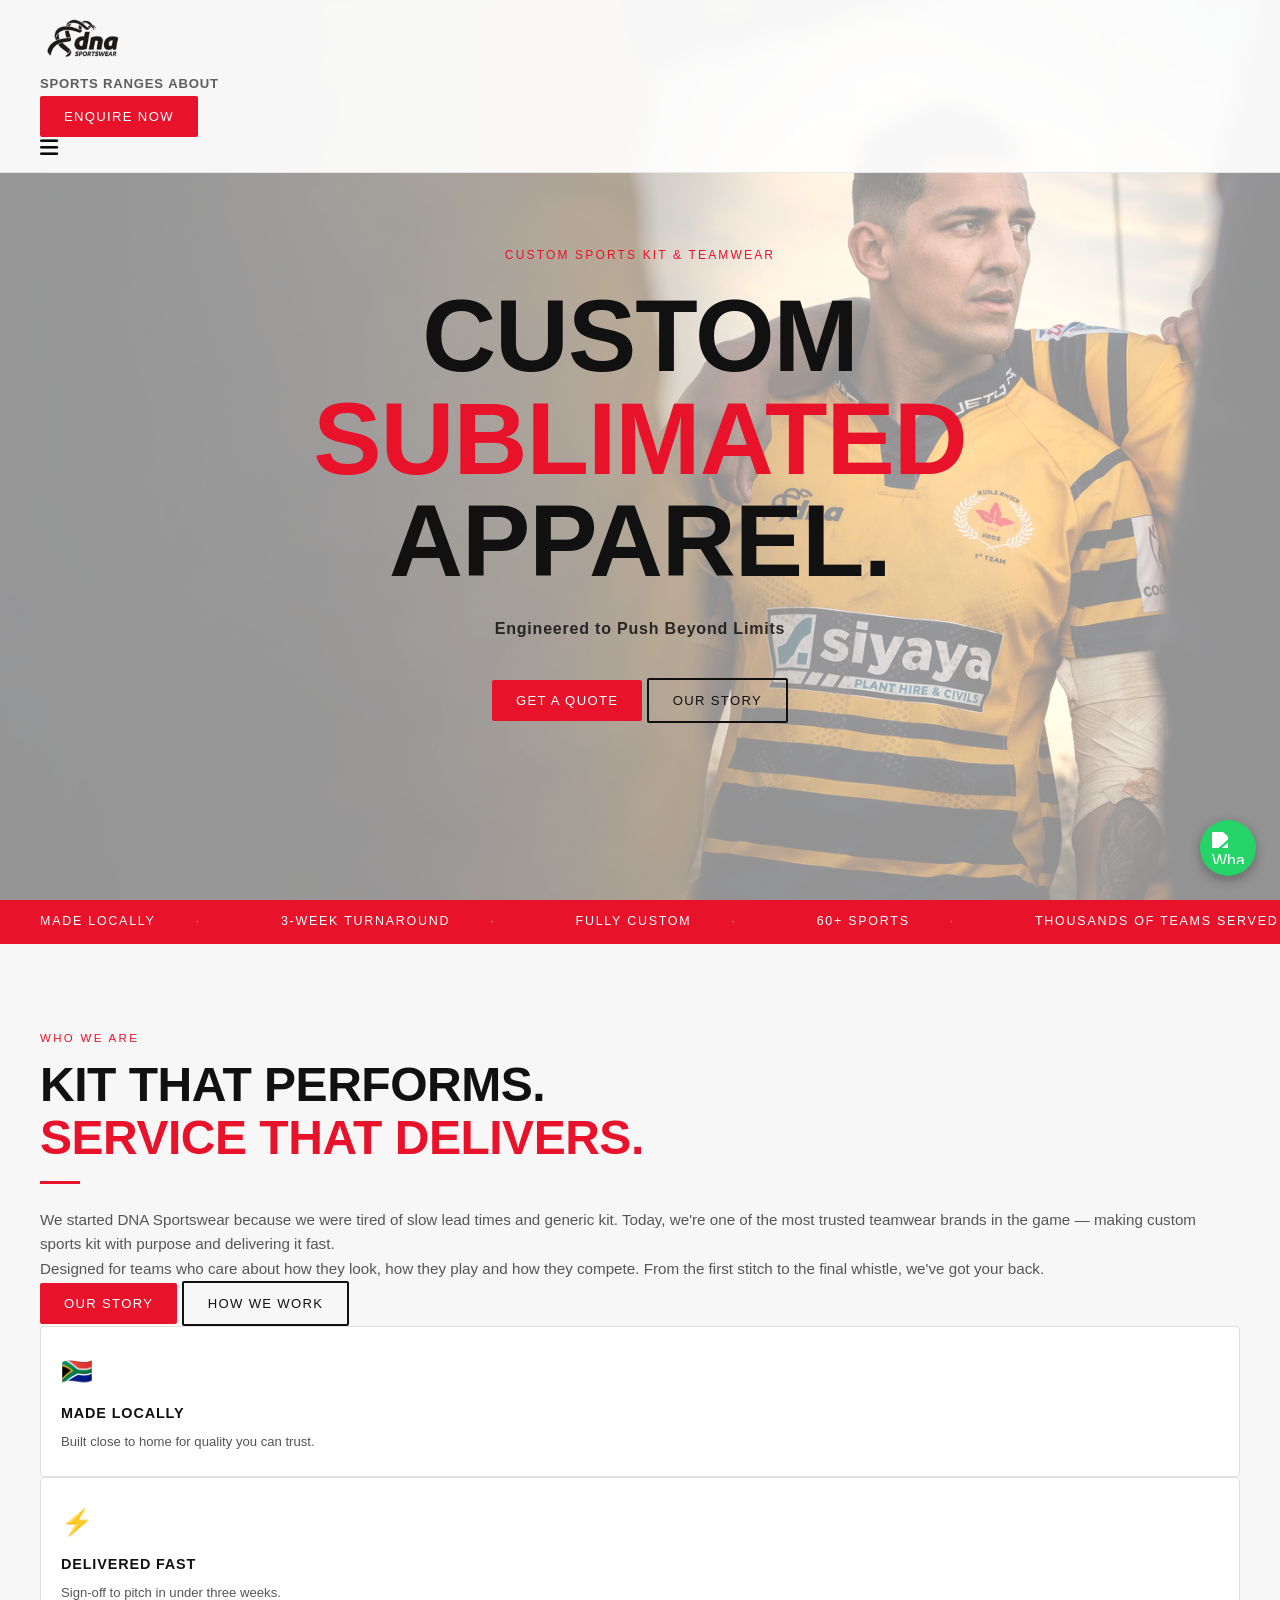
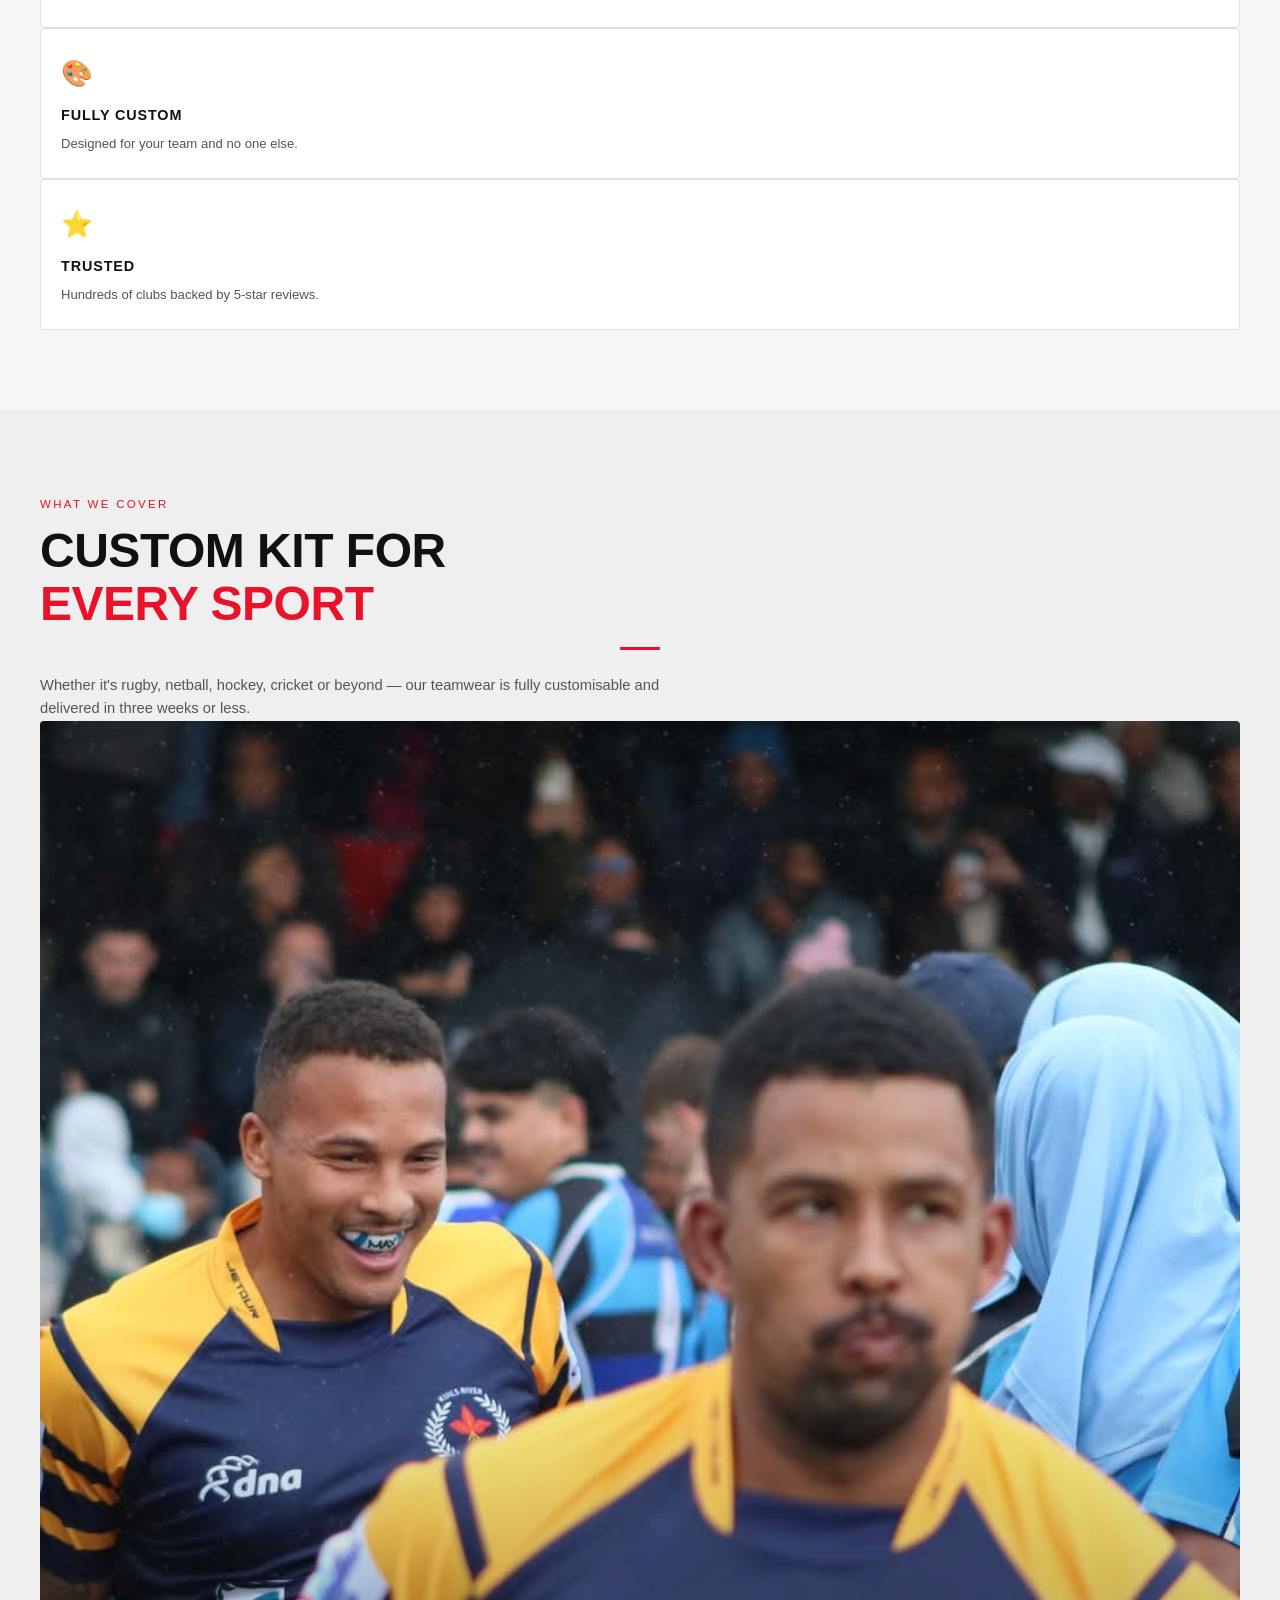
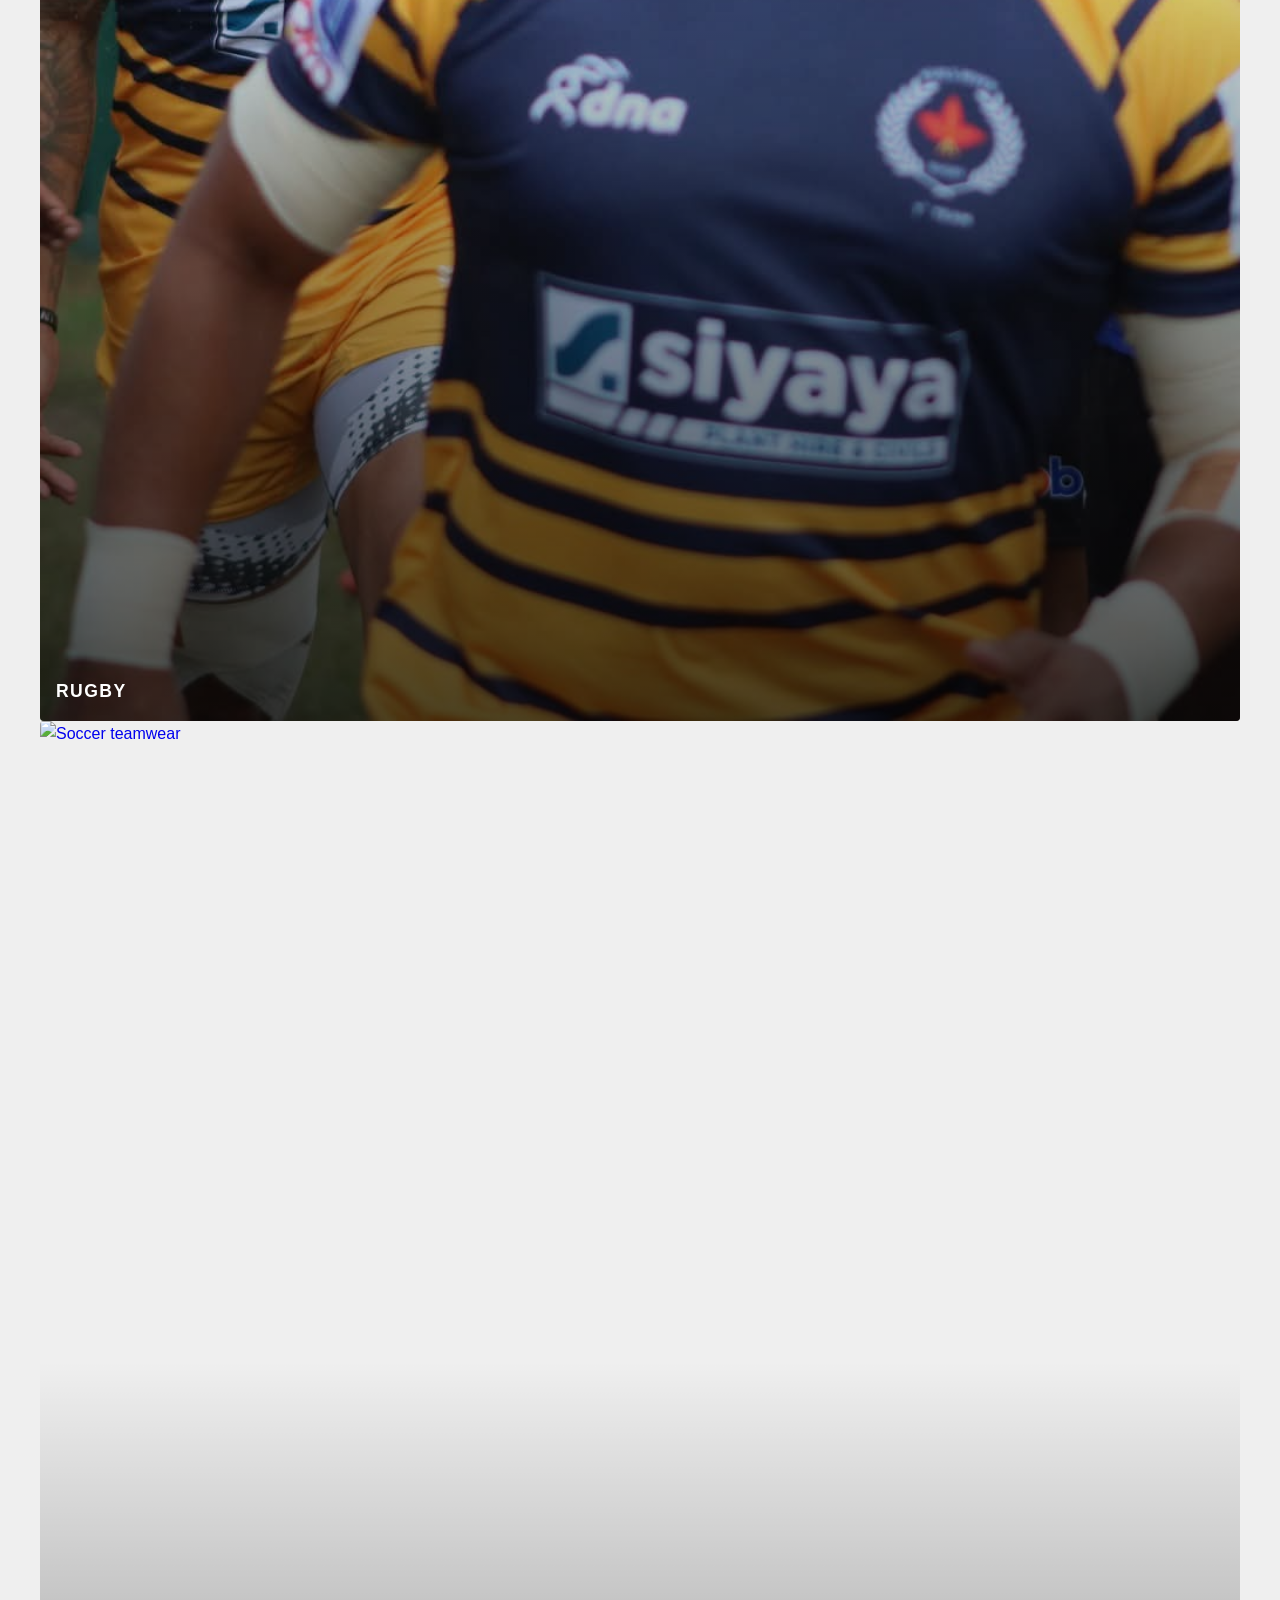
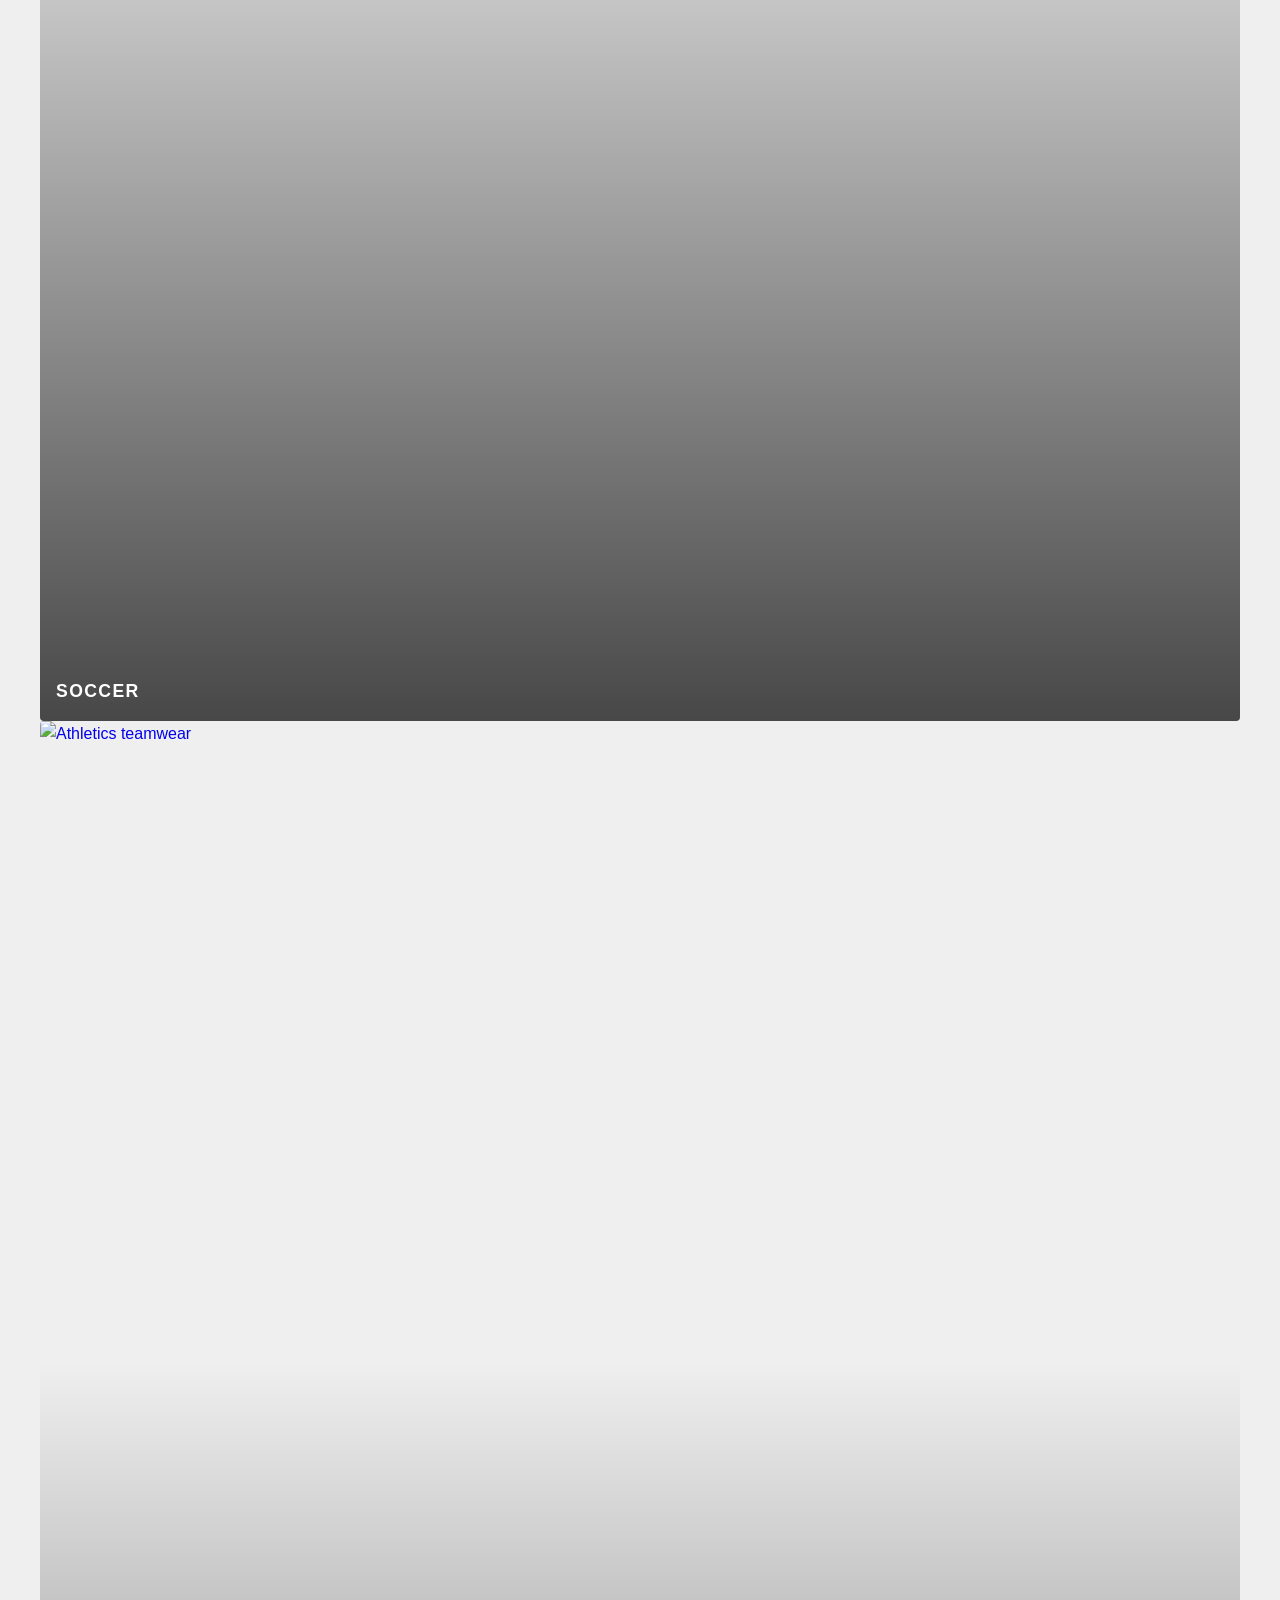
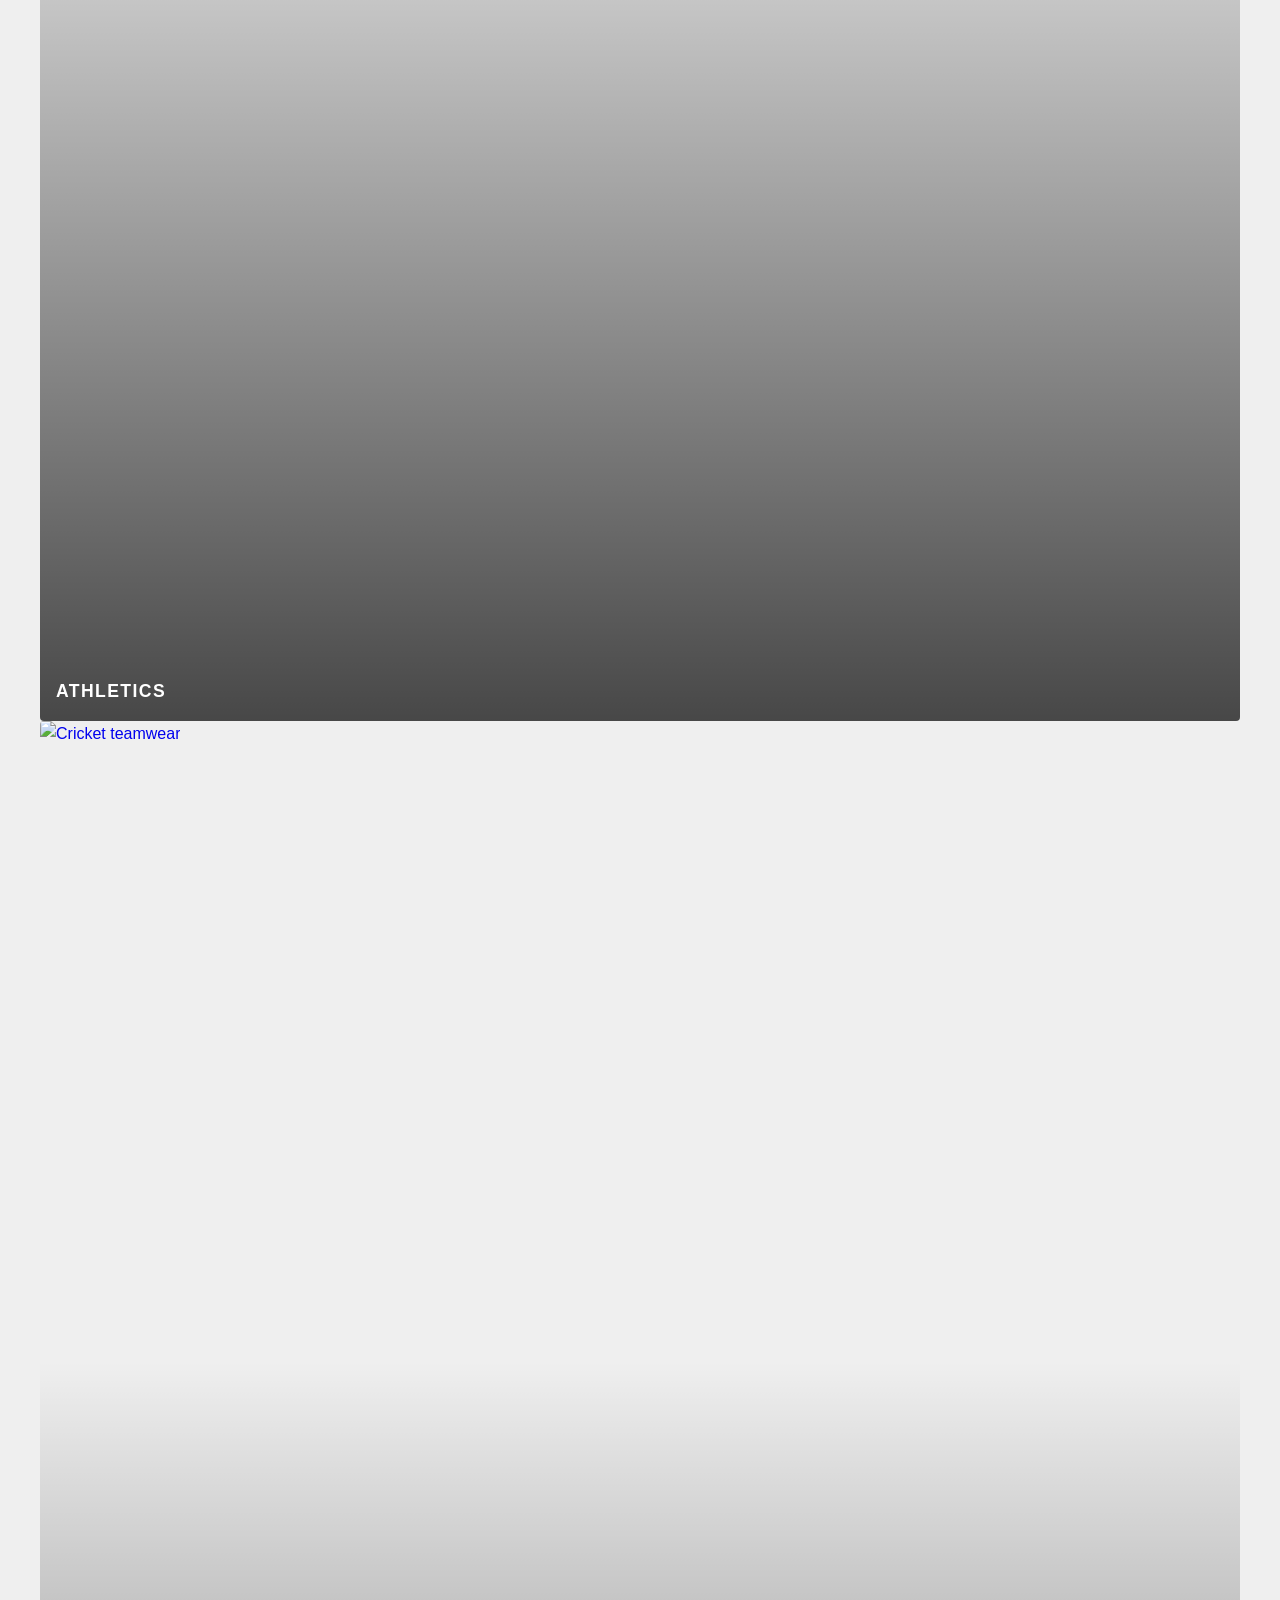
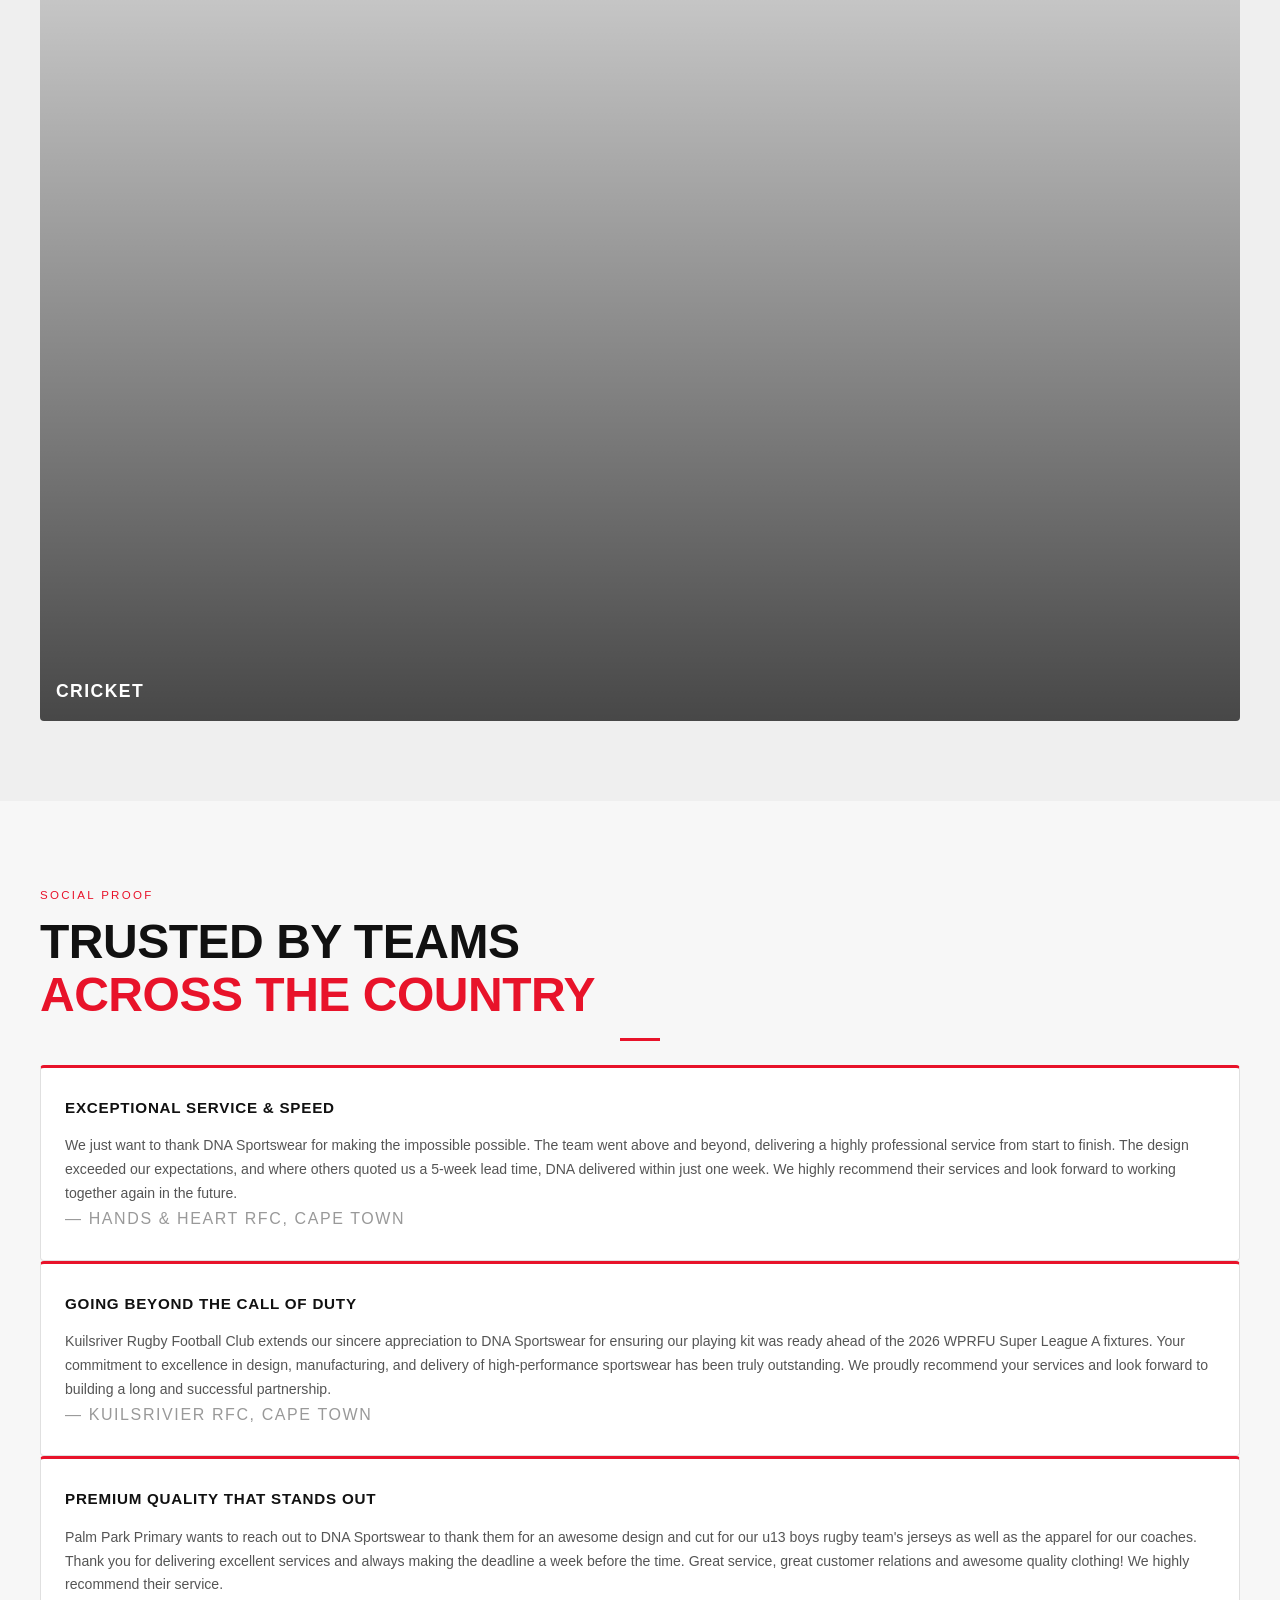
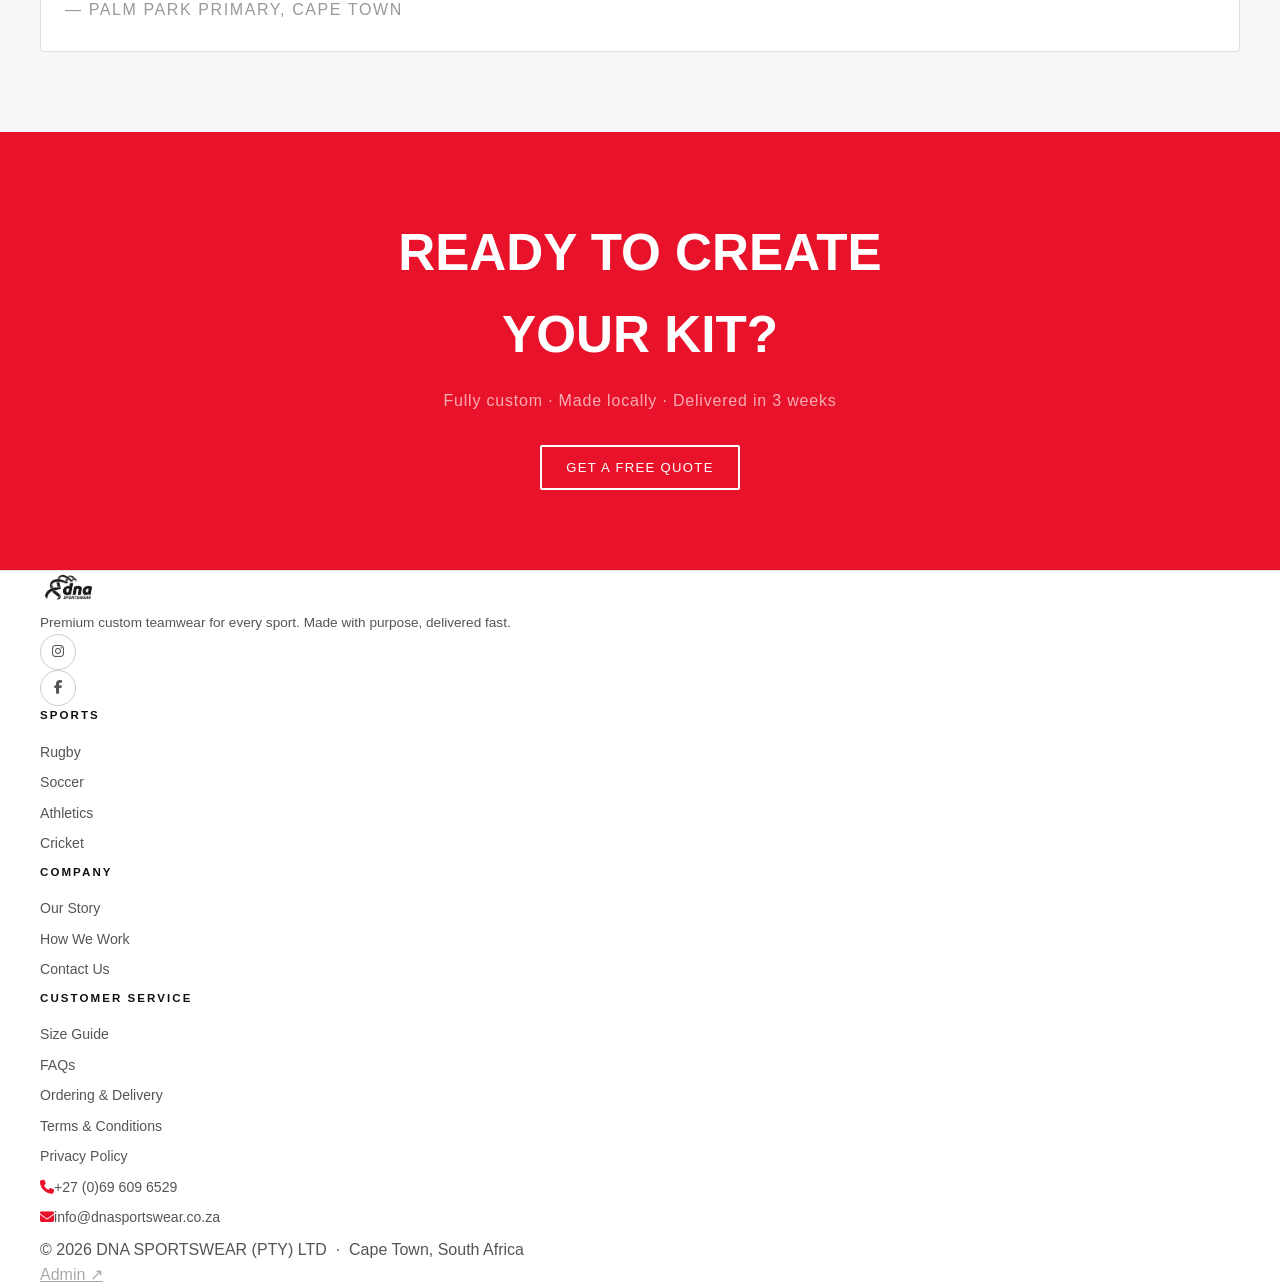
==== commit f72546a0: "logo size updated" ====
--- a/index.html
+++ b/index.html
@@ -75,7 +75,7 @@
       text-decoration: none;
     }
     .nav-logo img {
-      height: 36px;
+      height: 48px;
       width: auto;
       display: block;
     }
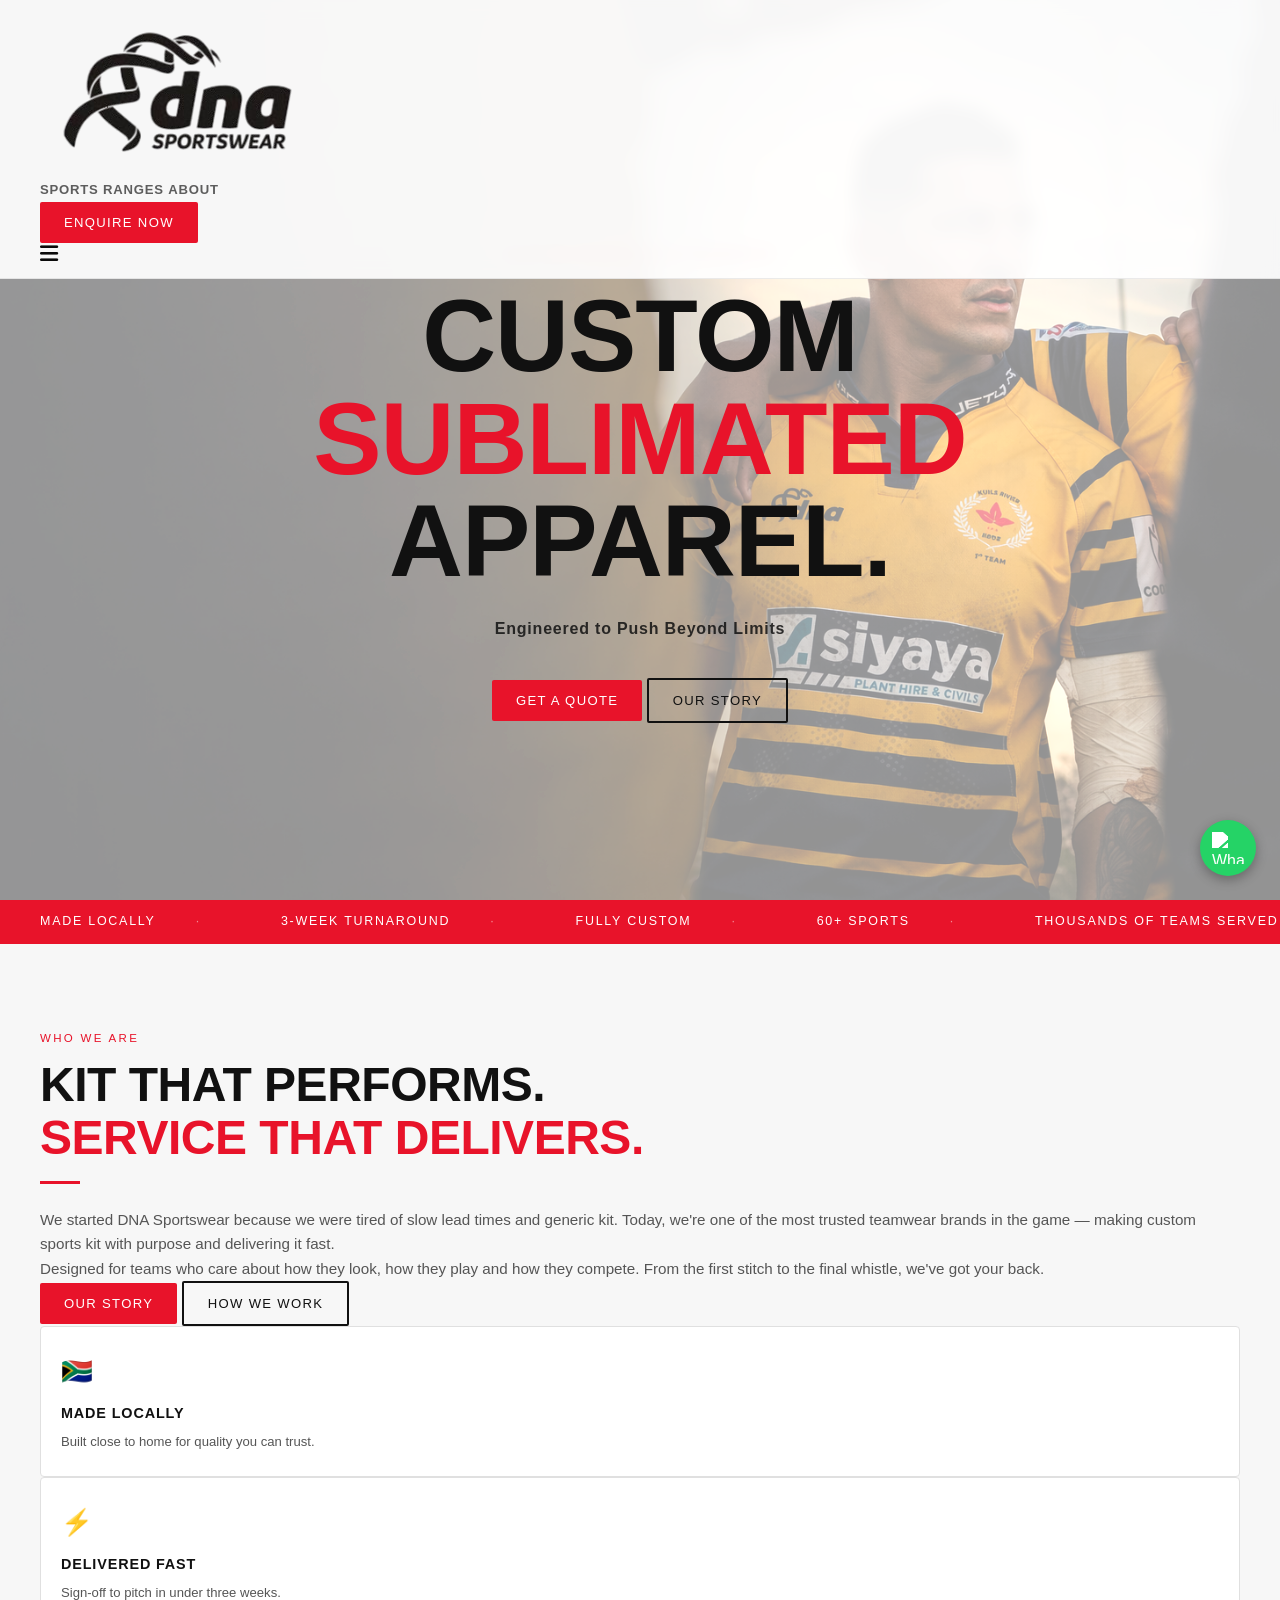
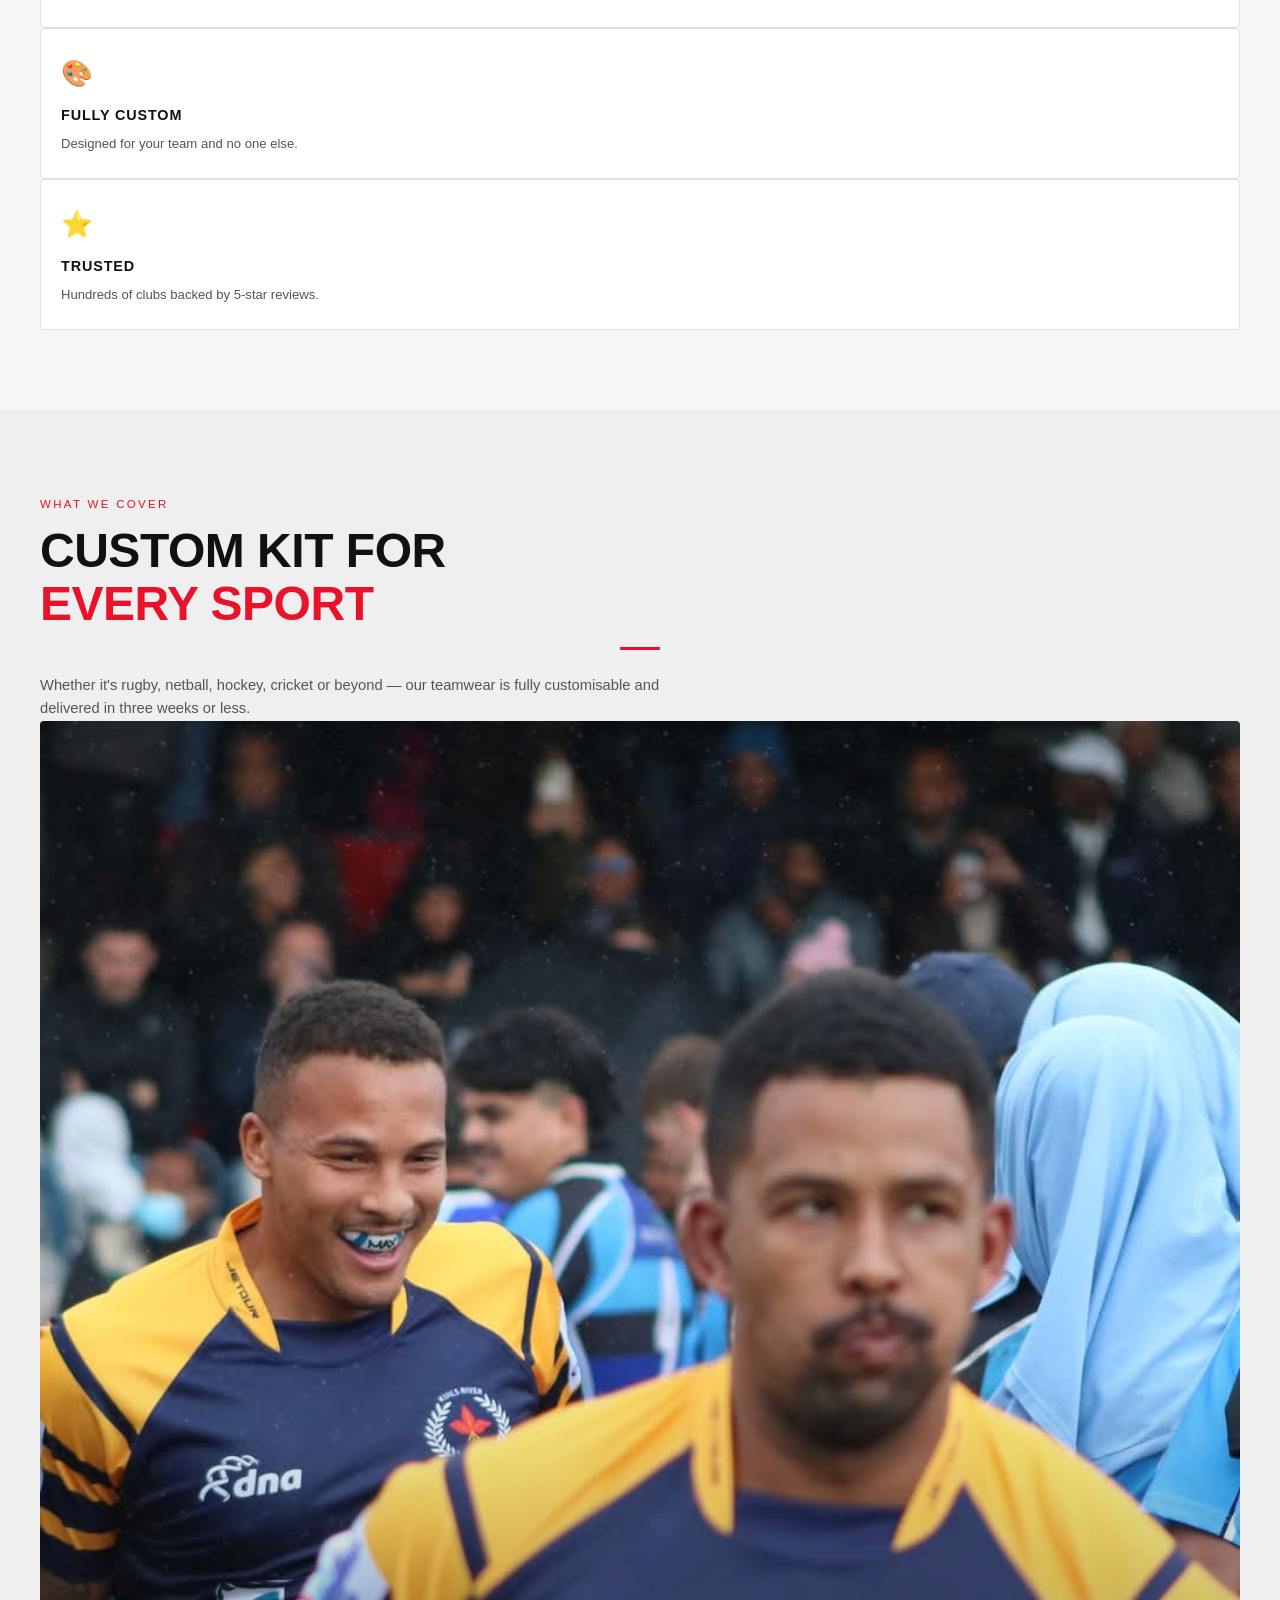
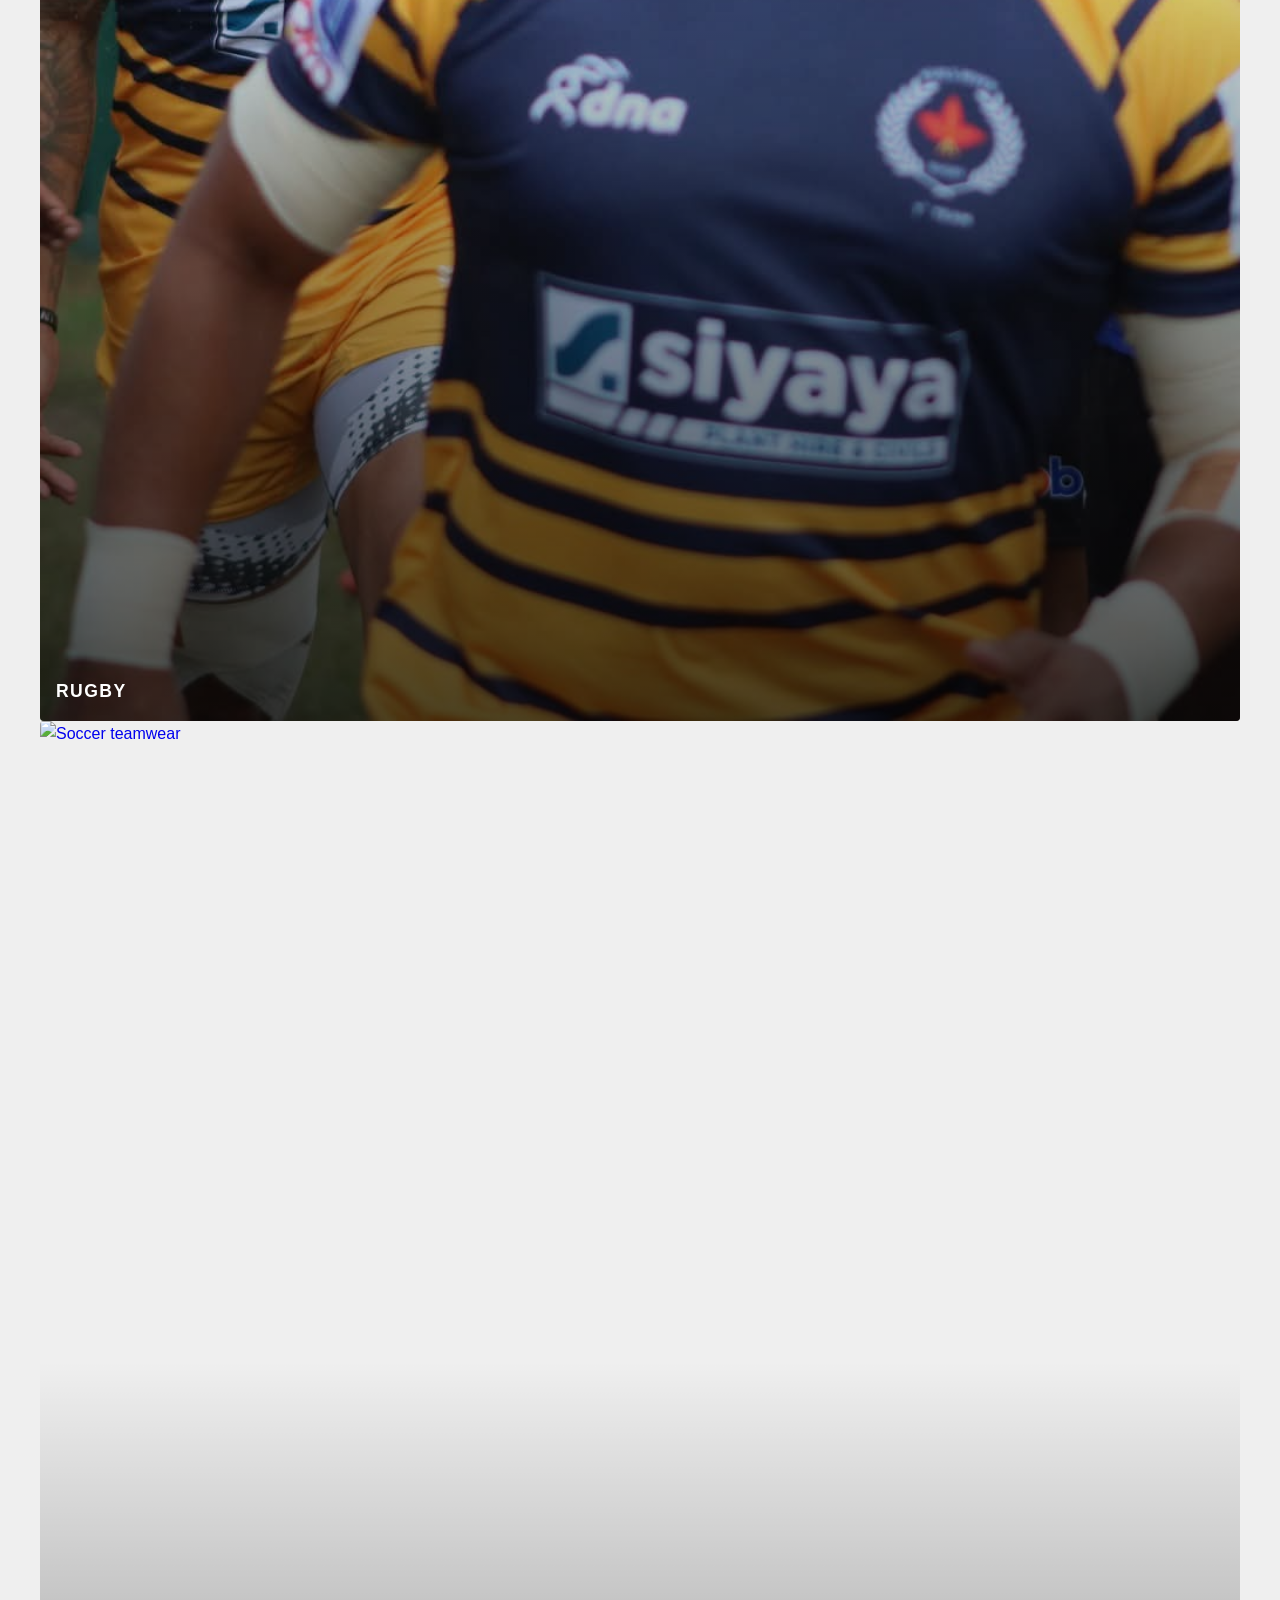
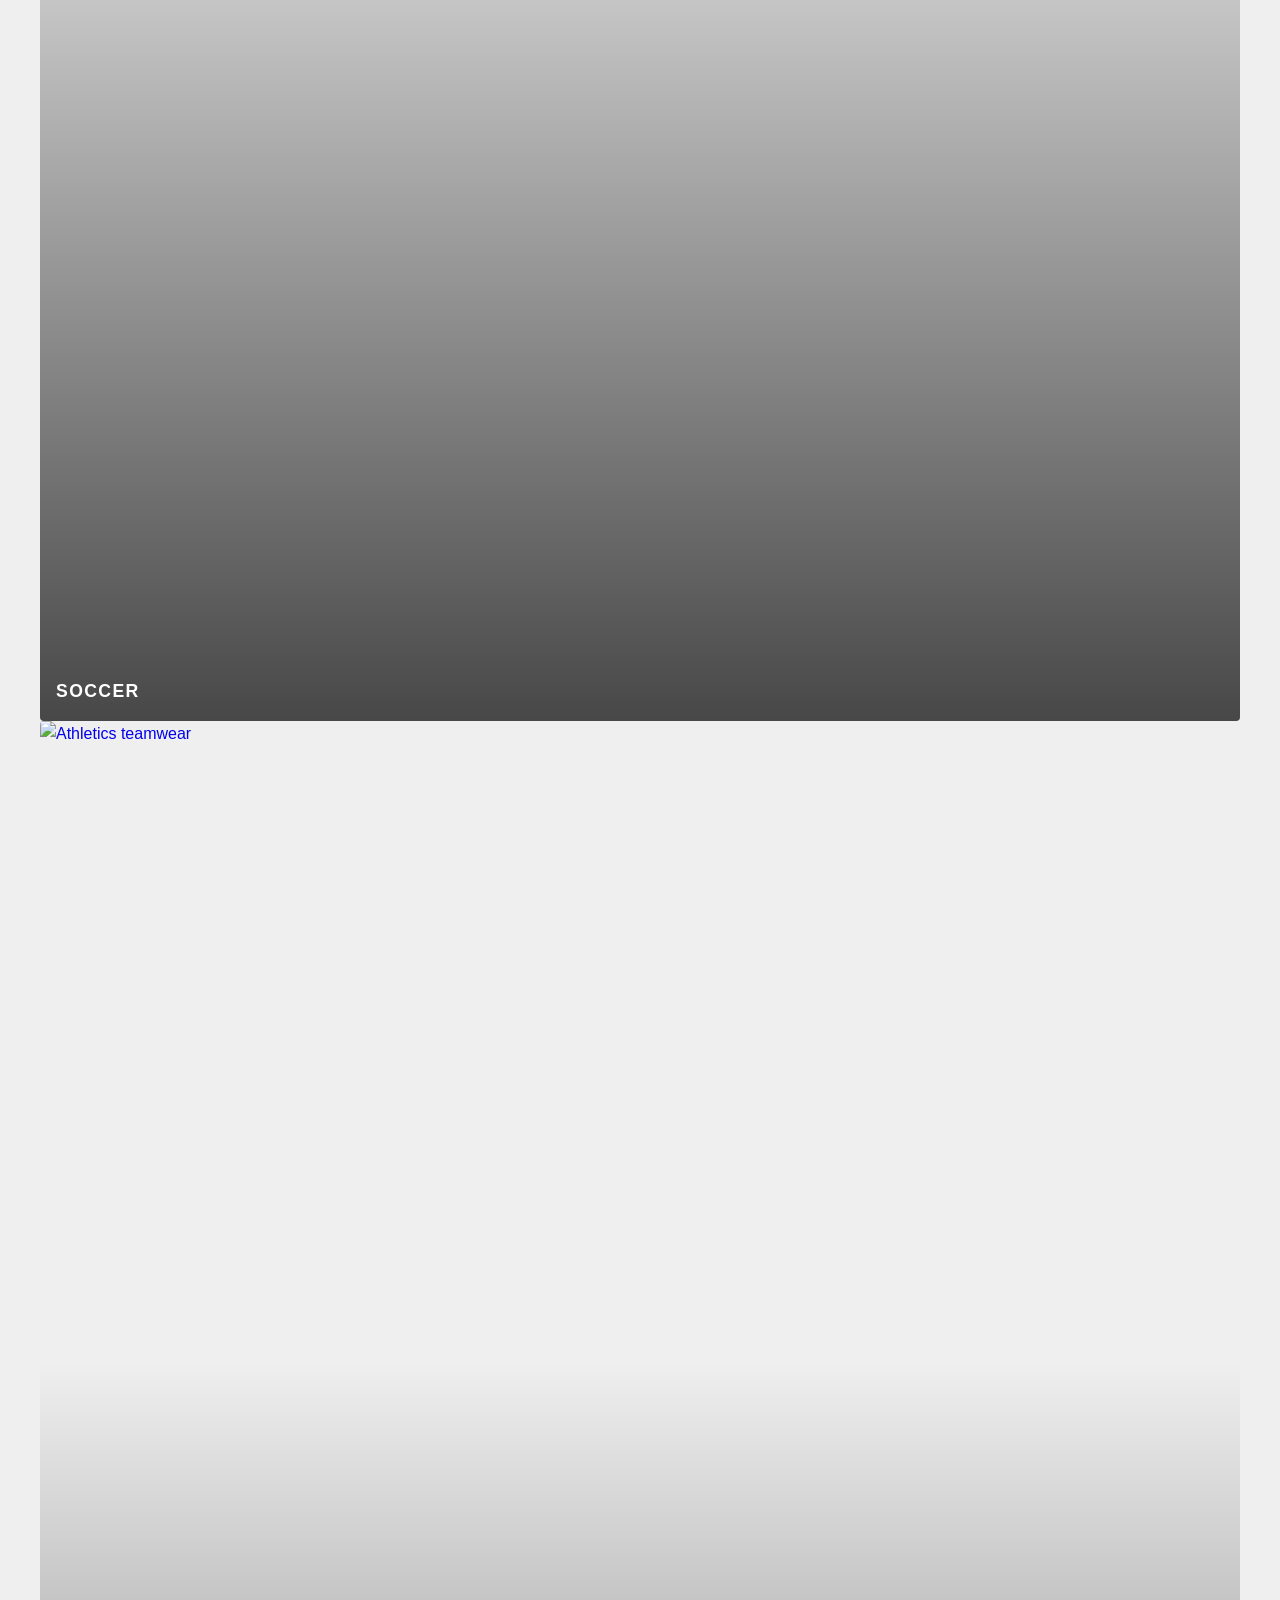
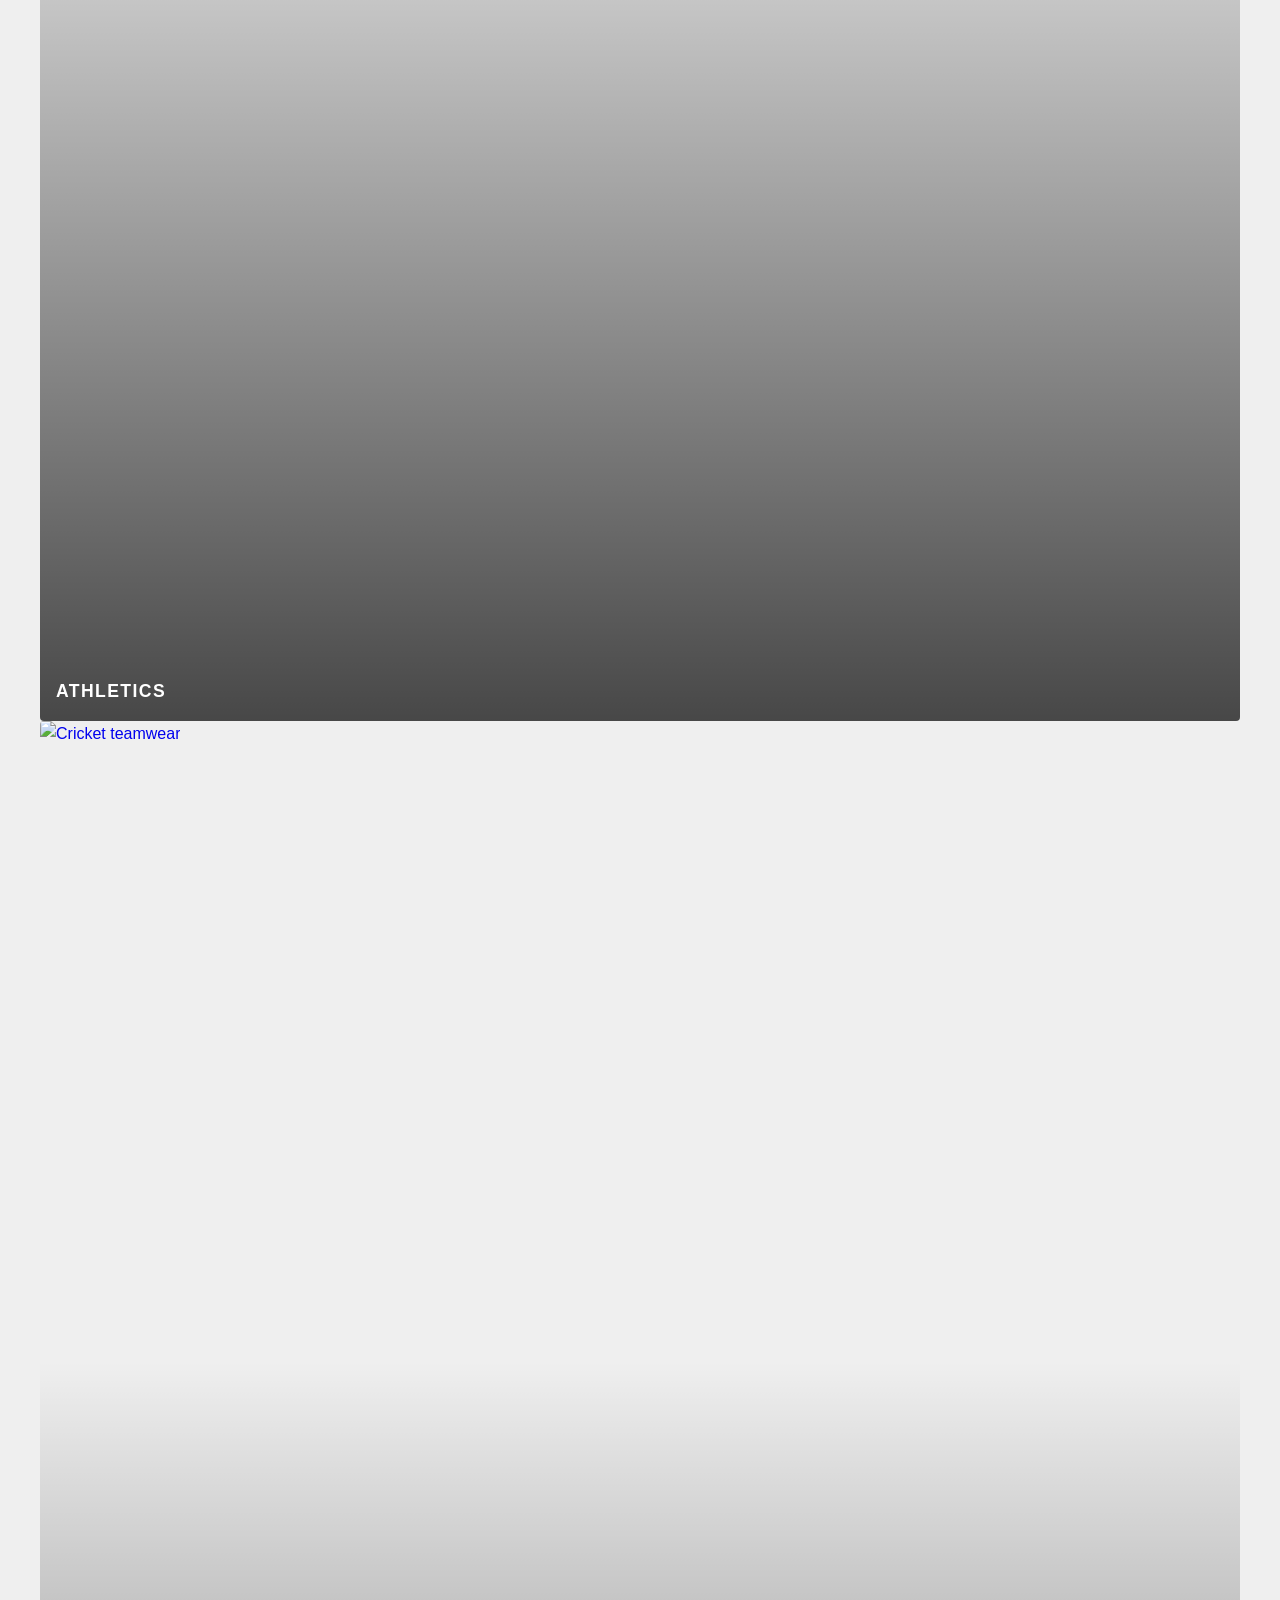
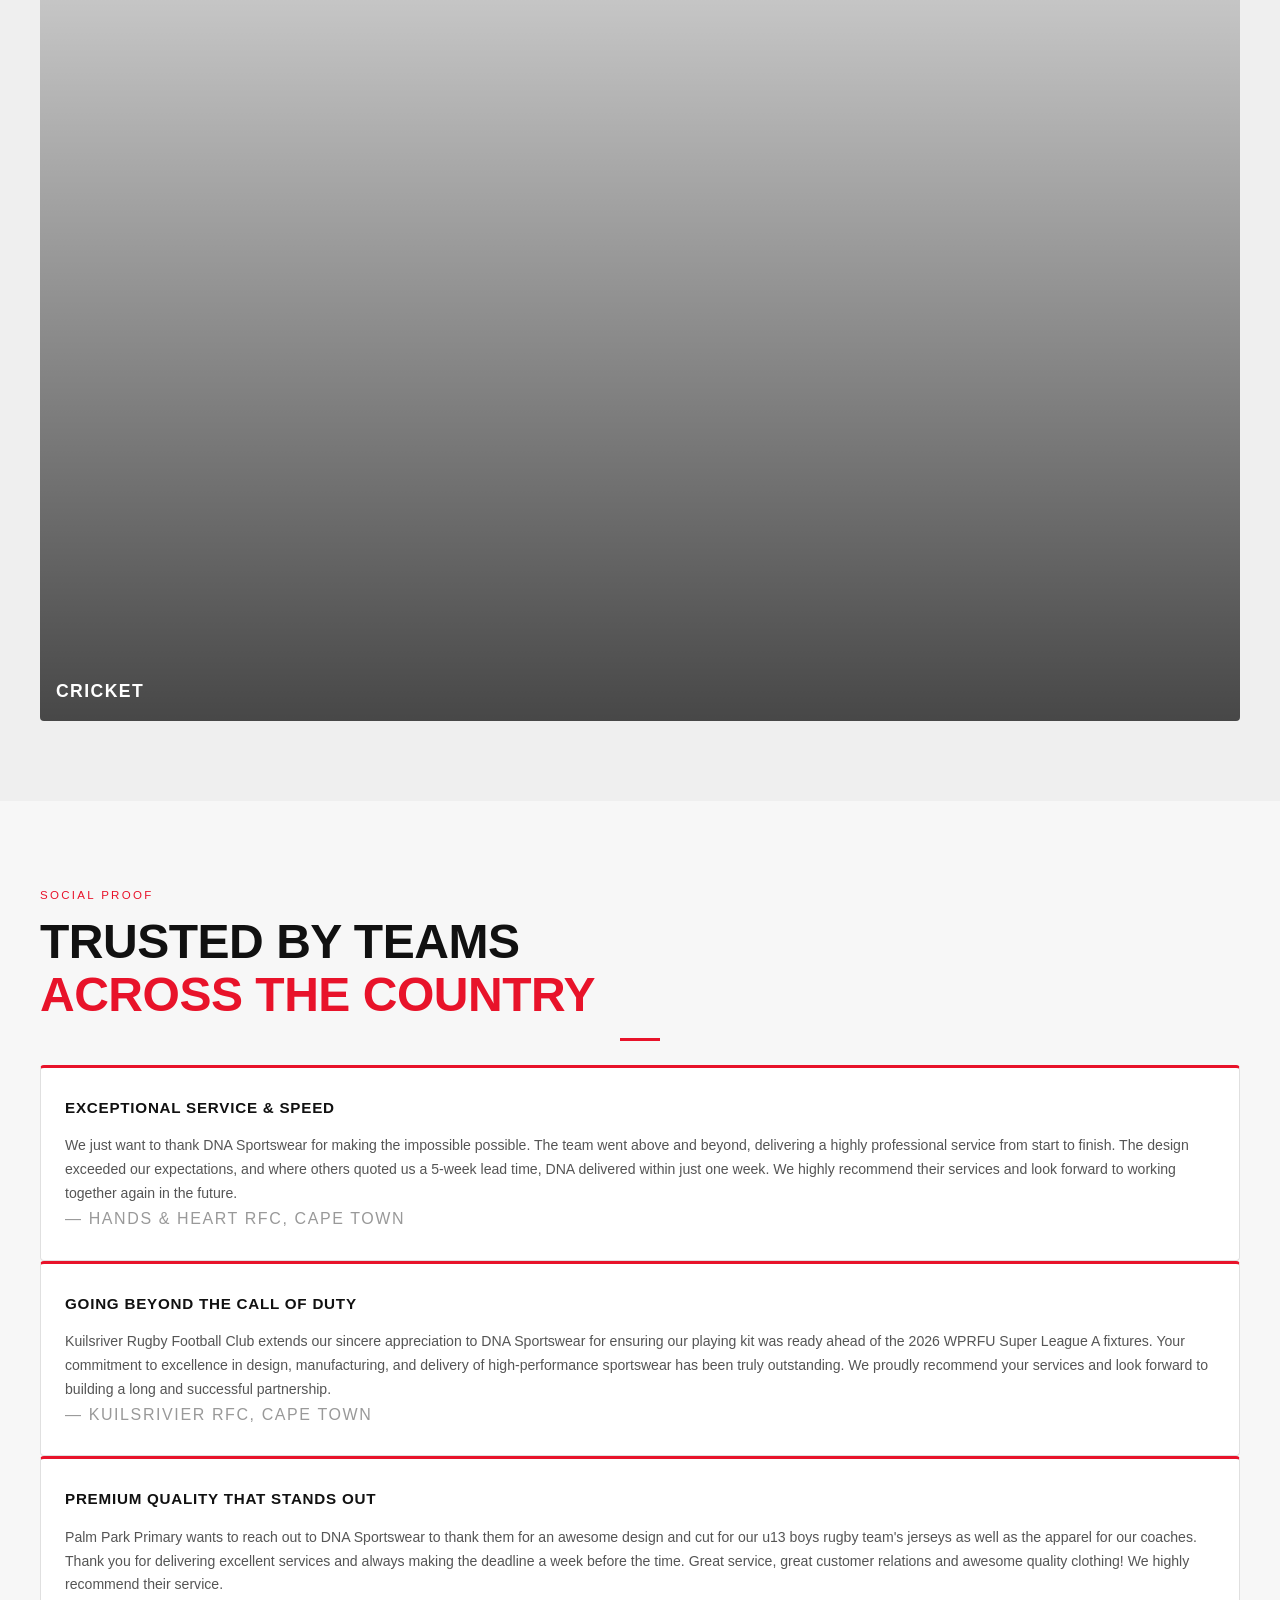
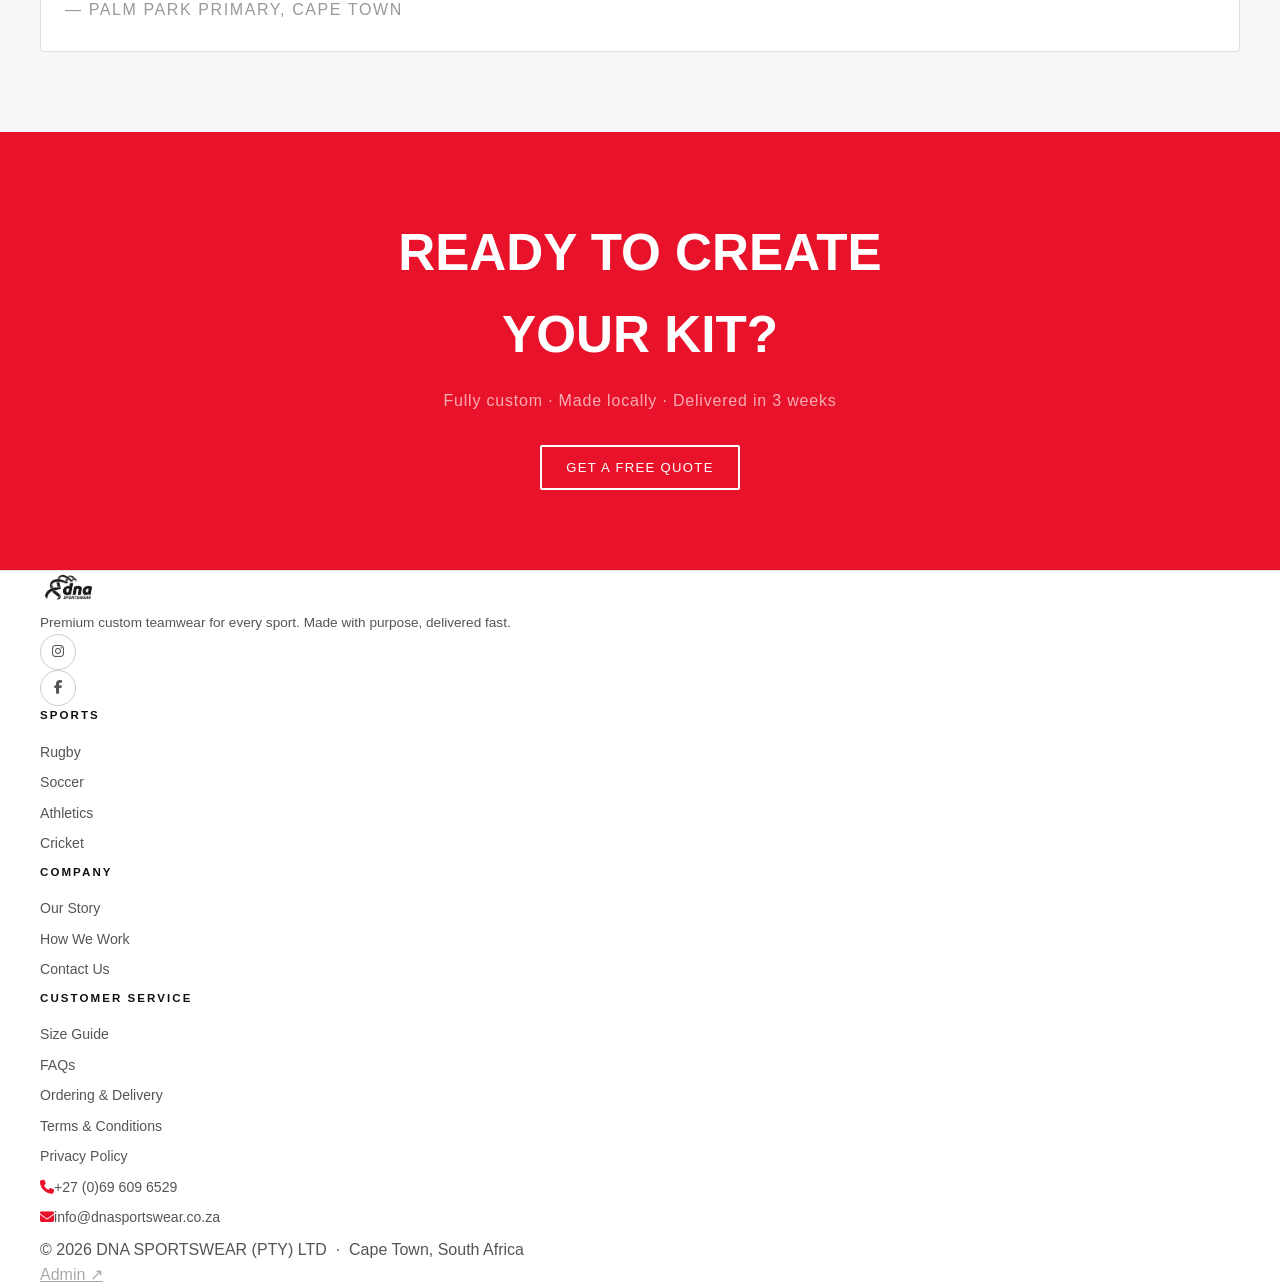
==== commit 1b0f6abe: "logo size updated" ====
--- a/index.html
+++ b/index.html
@@ -75,7 +75,7 @@
       text-decoration: none;
     }
     .nav-logo img {
-      height: 48px;
+      height: 65x;
       width: auto;
       display: block;
     }
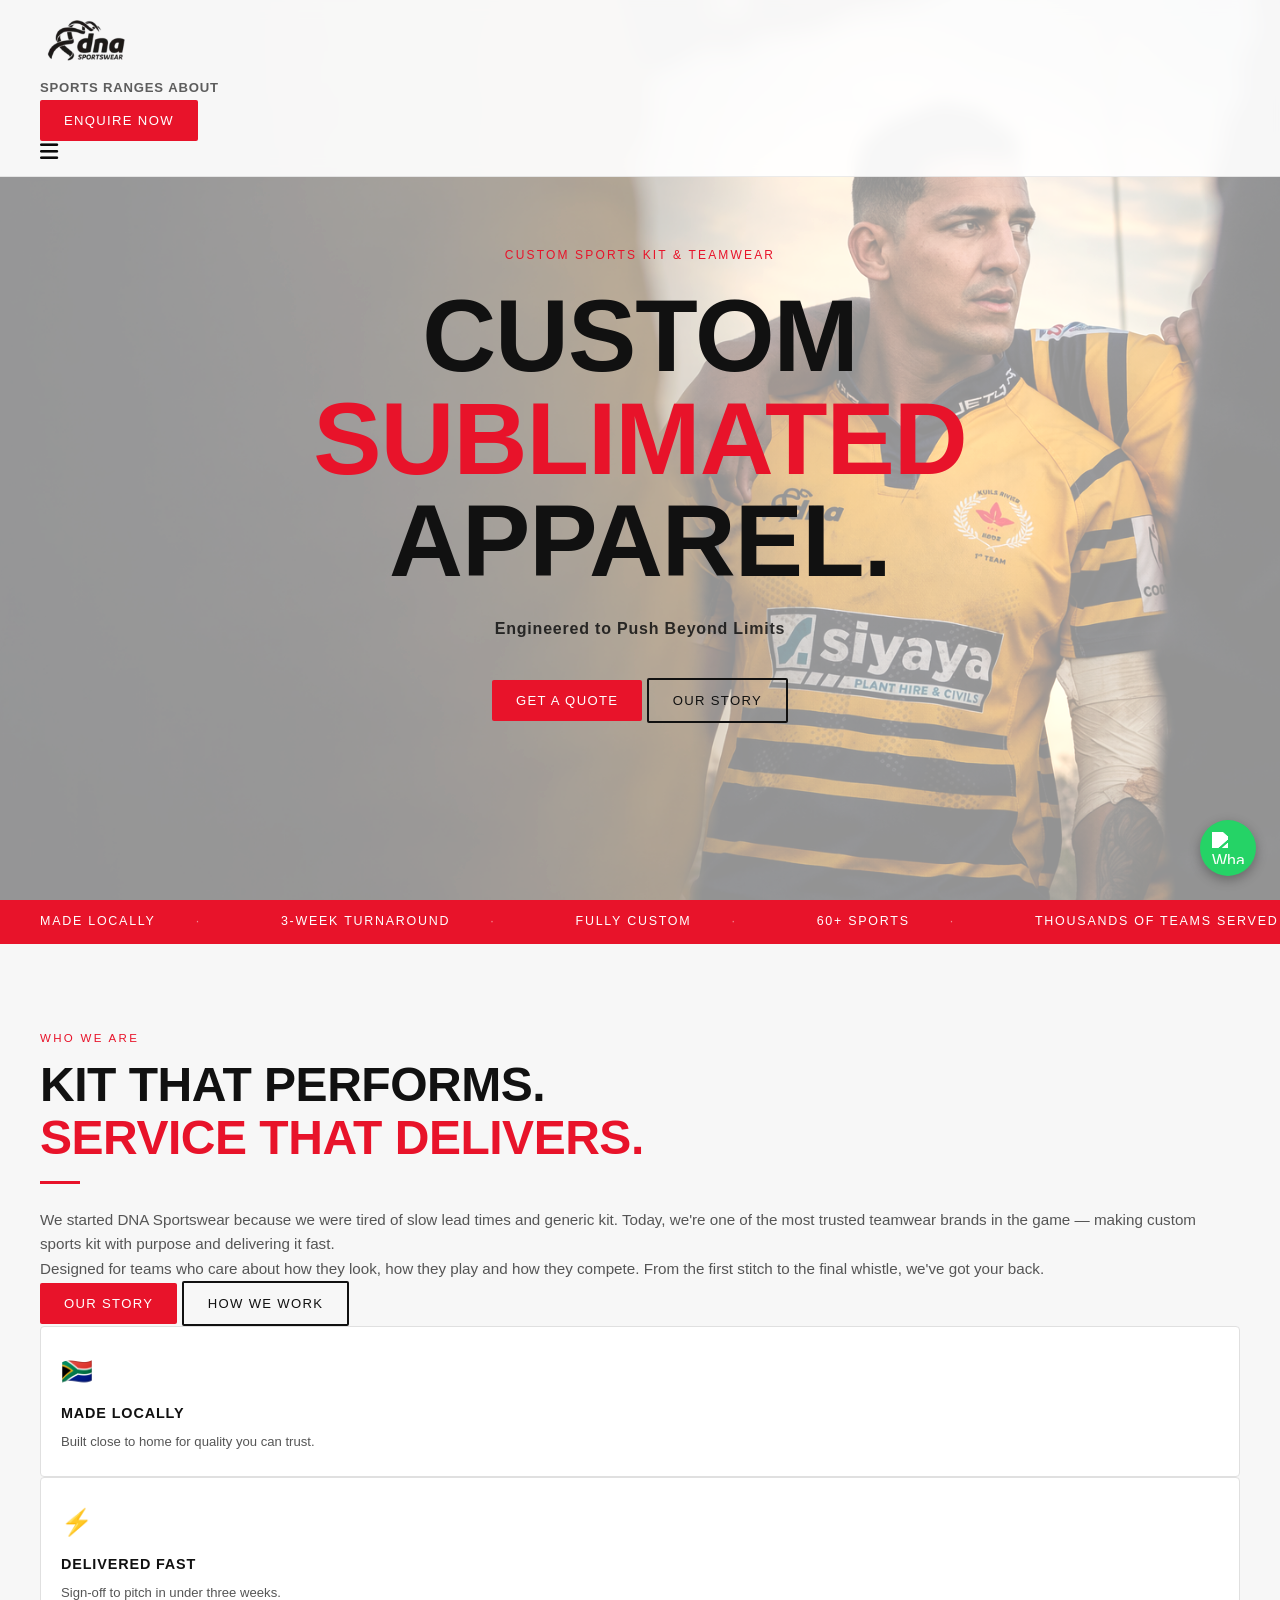
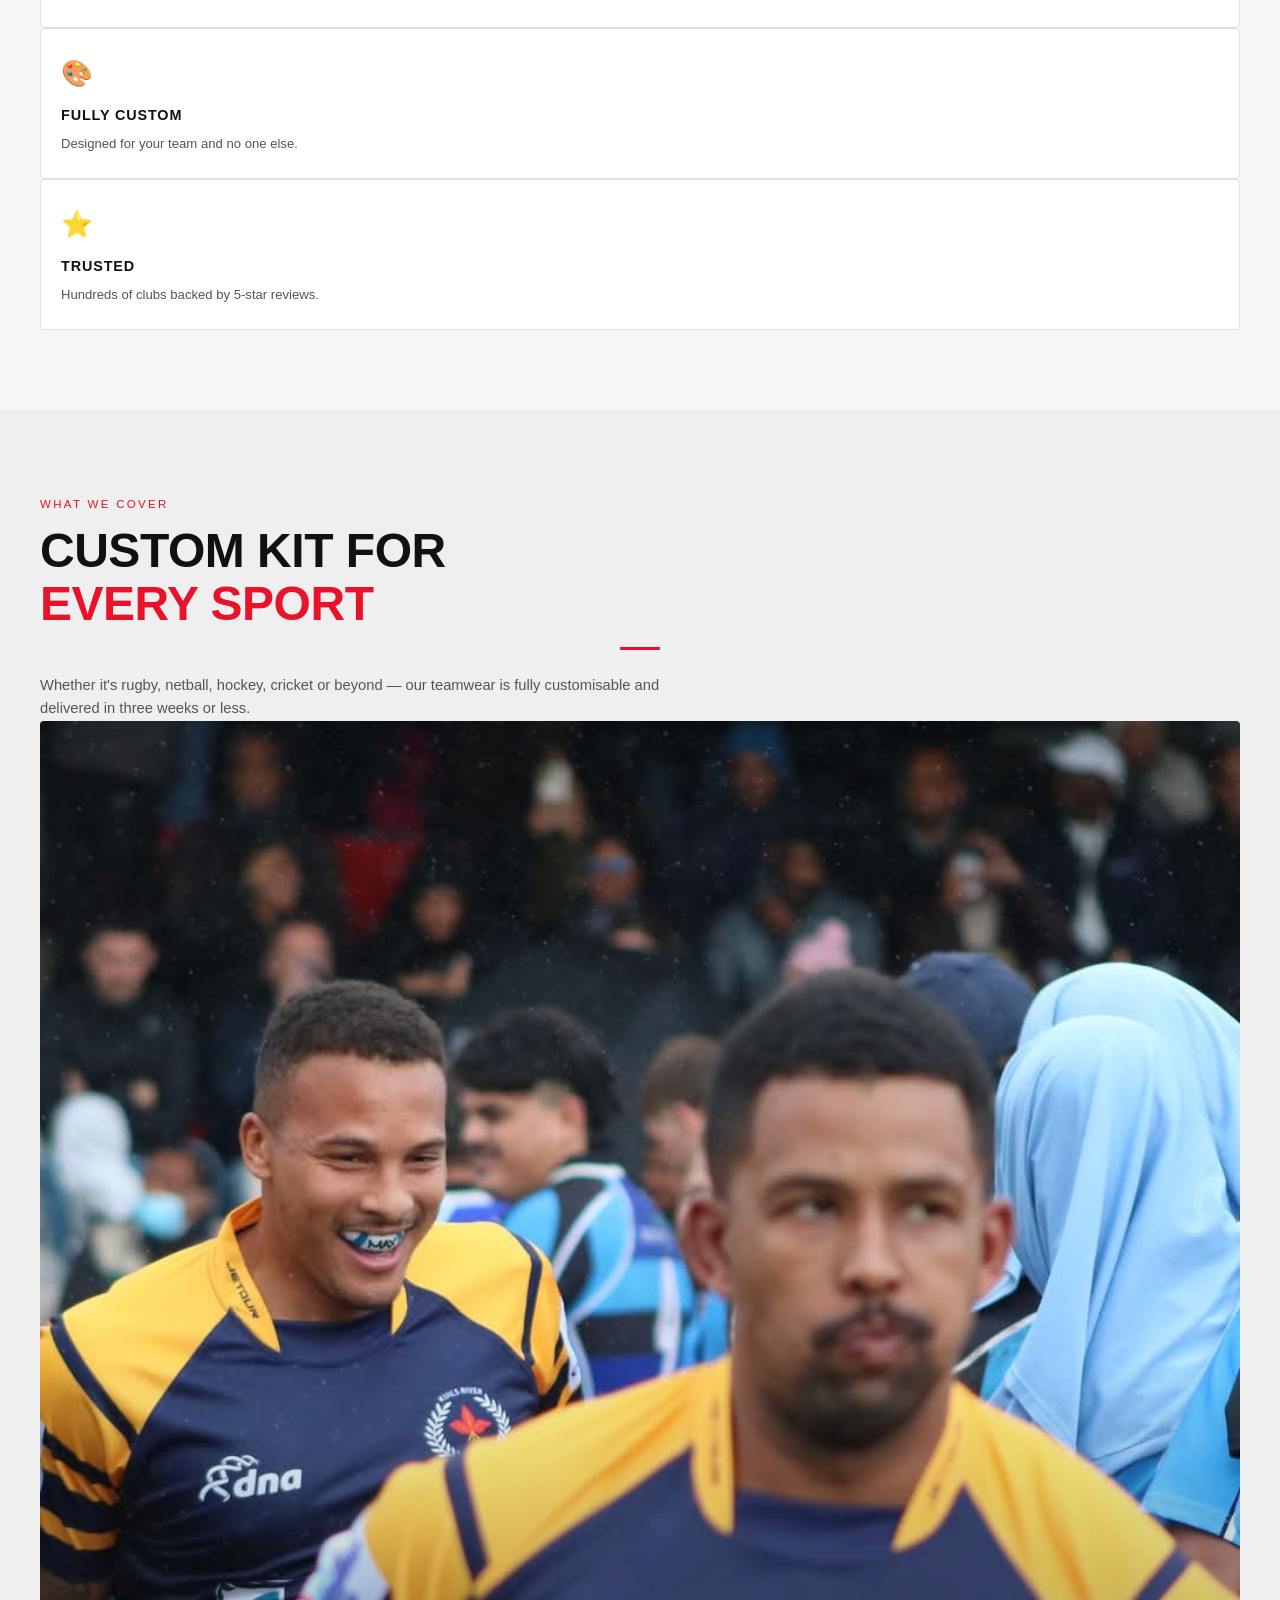
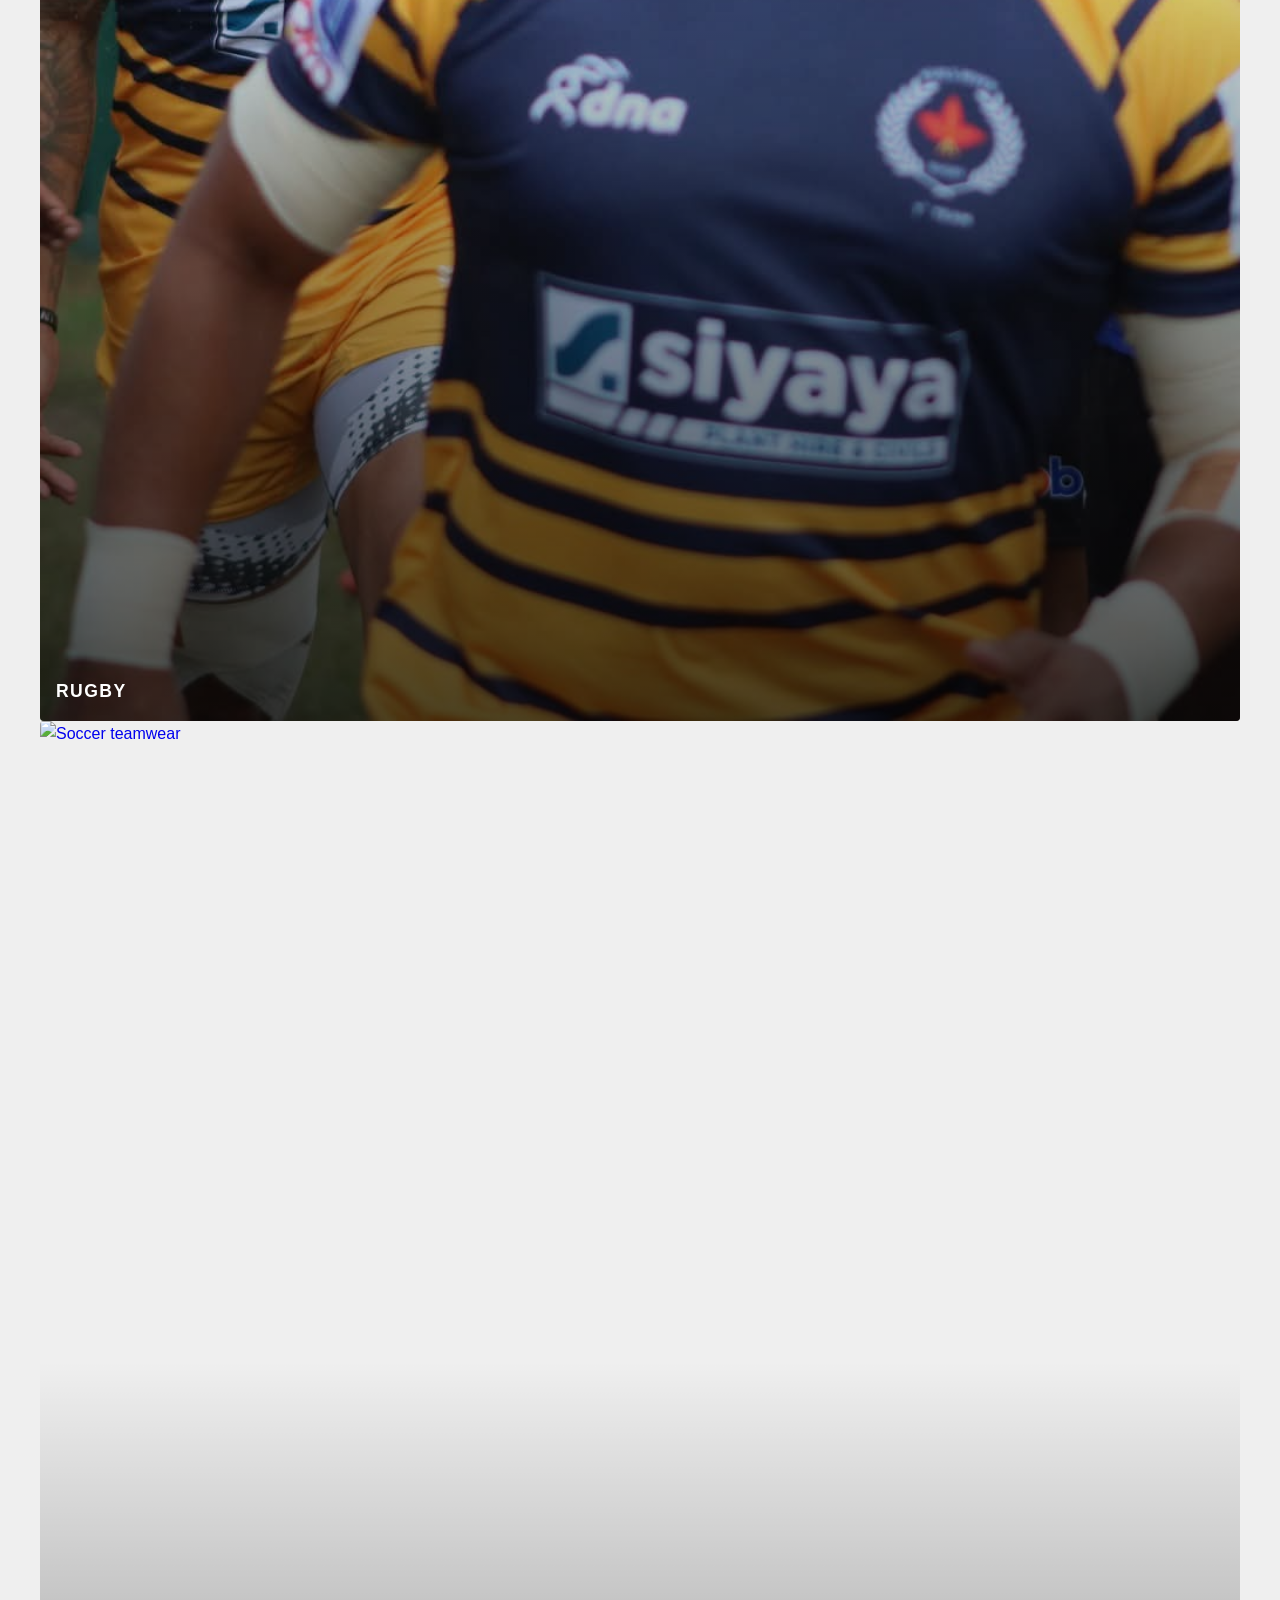
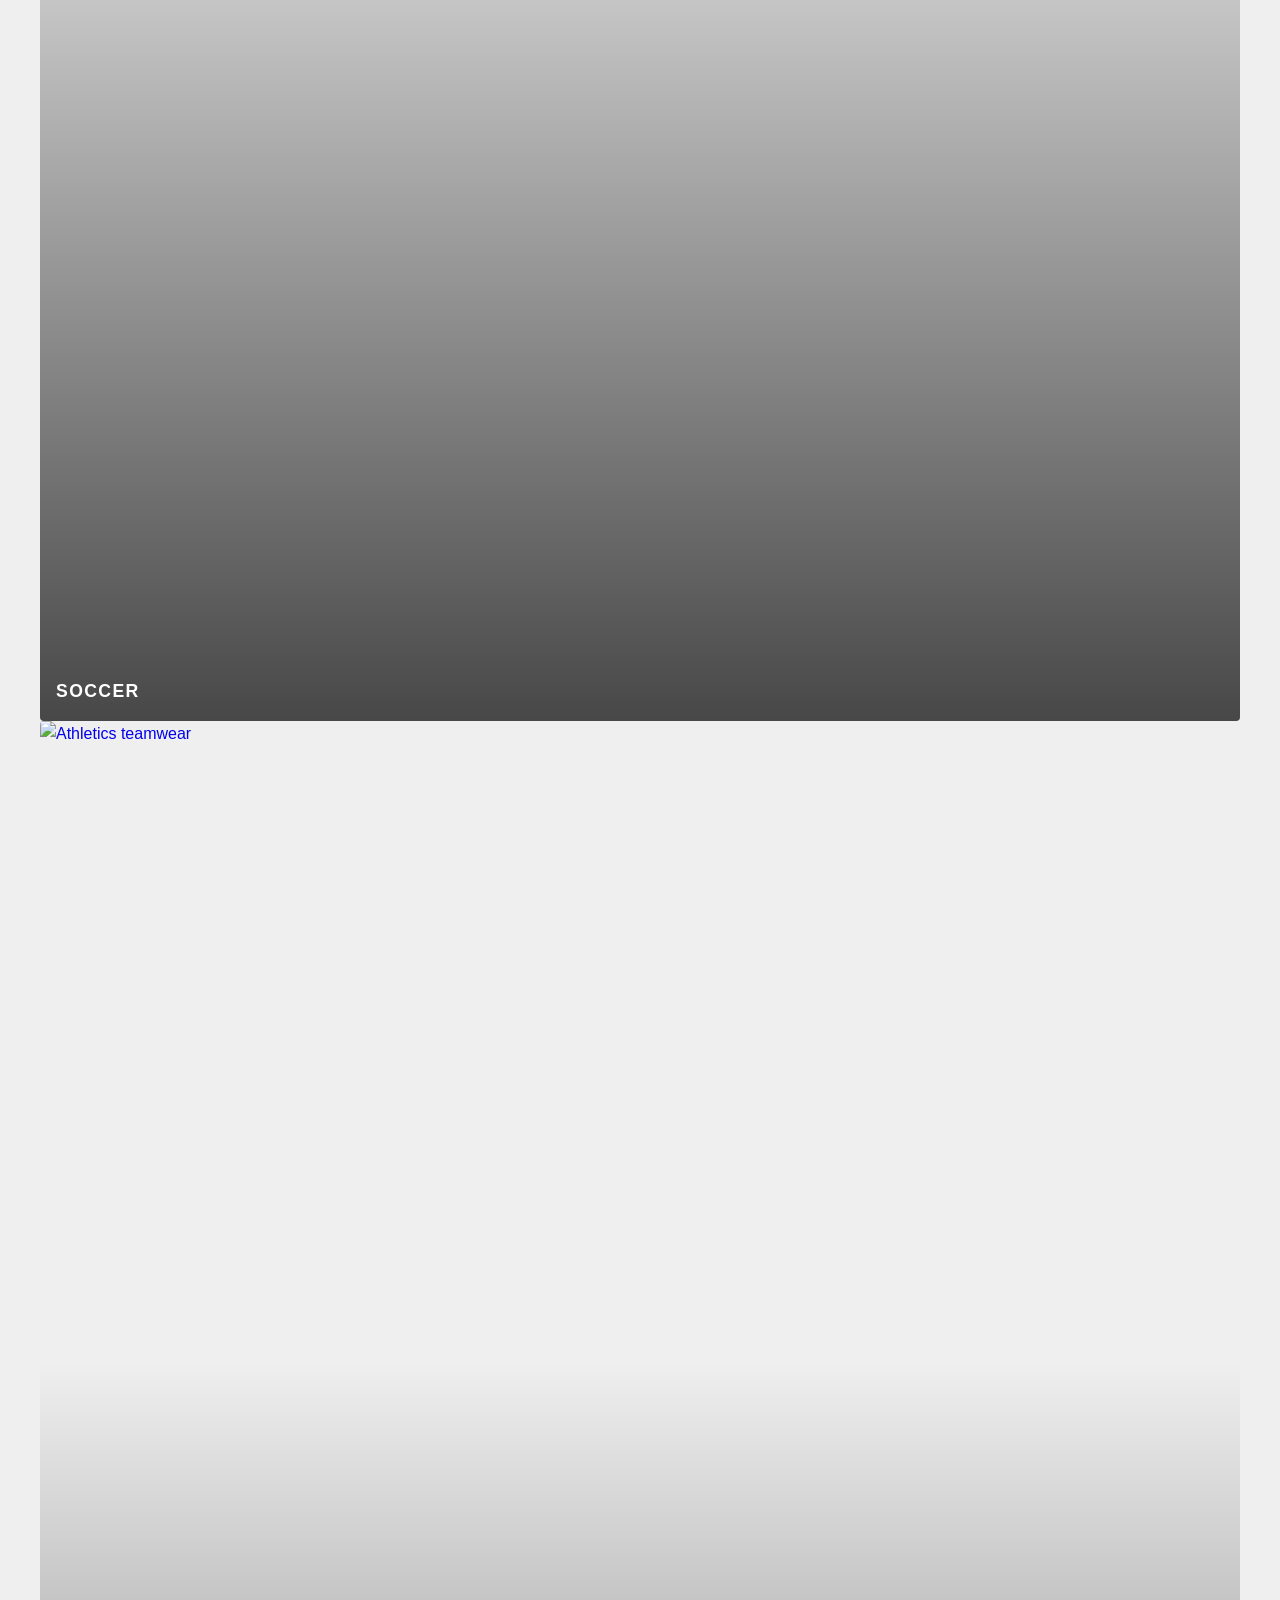
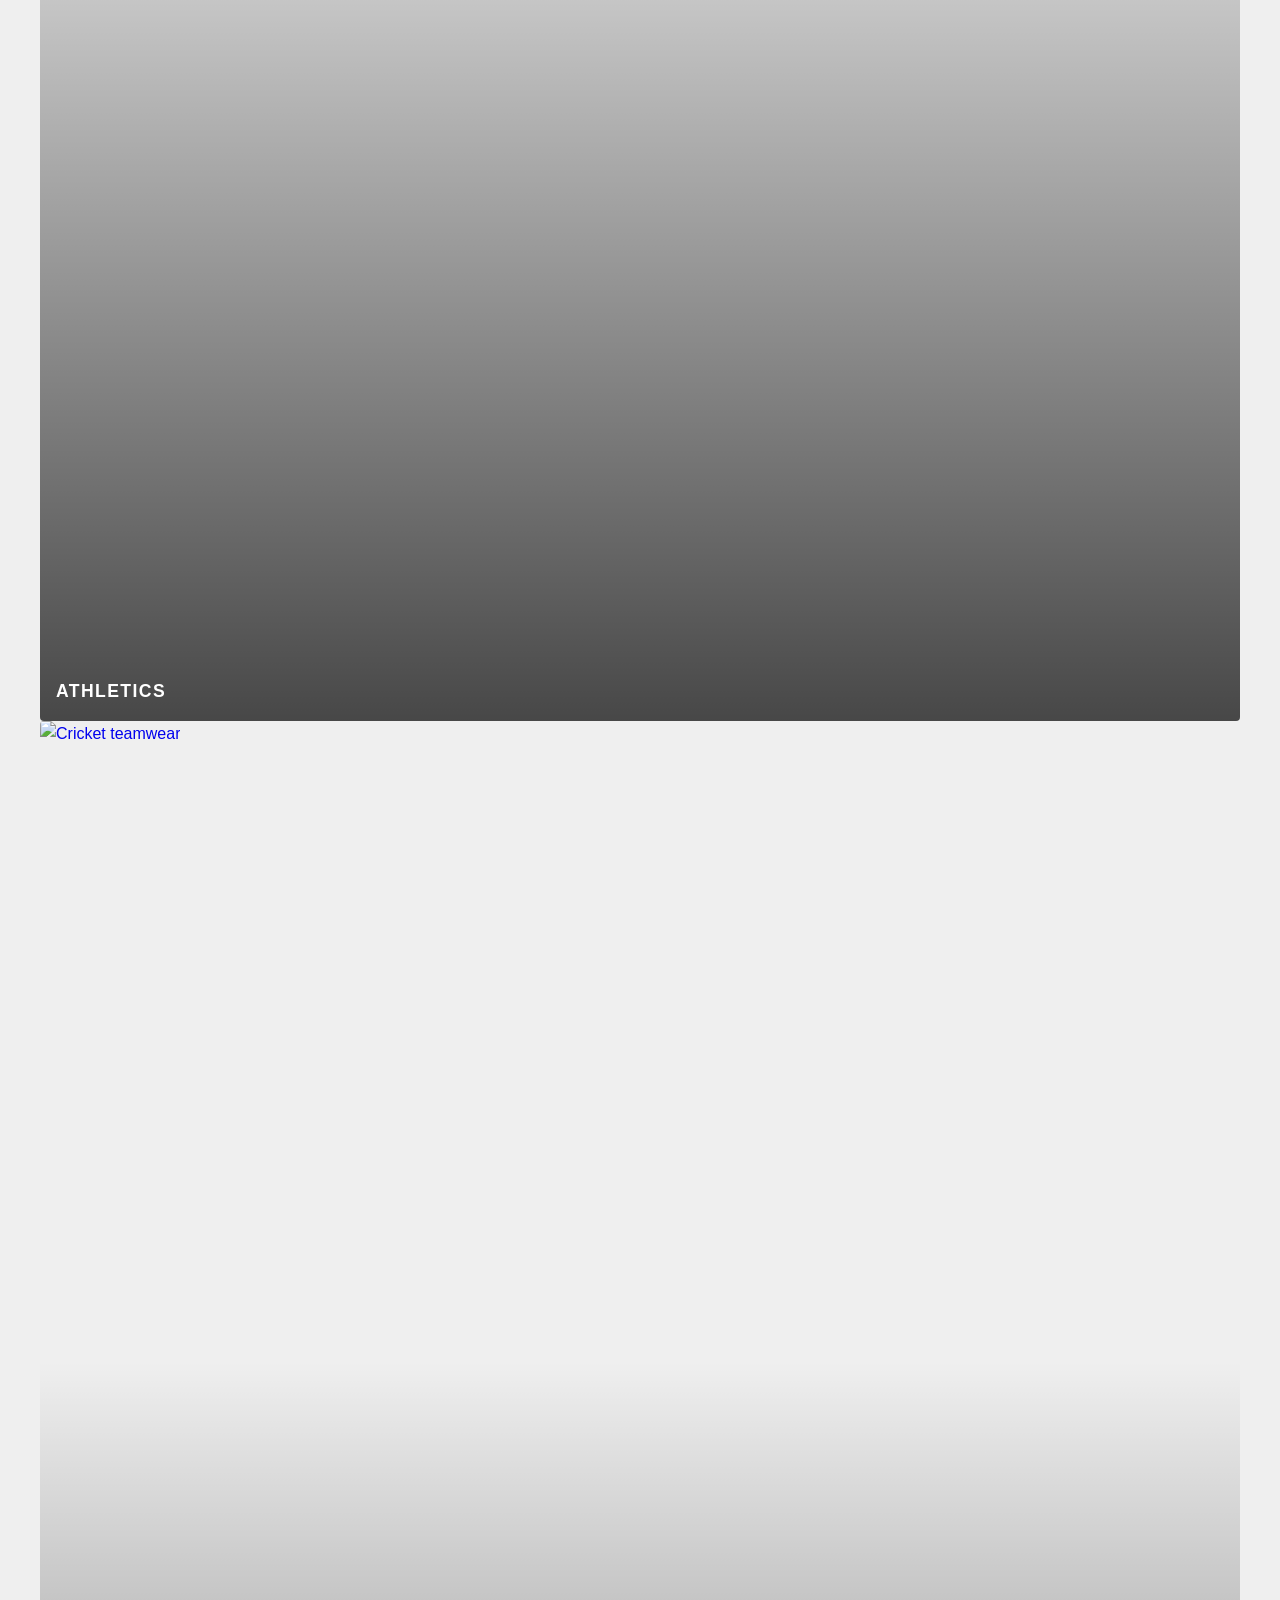
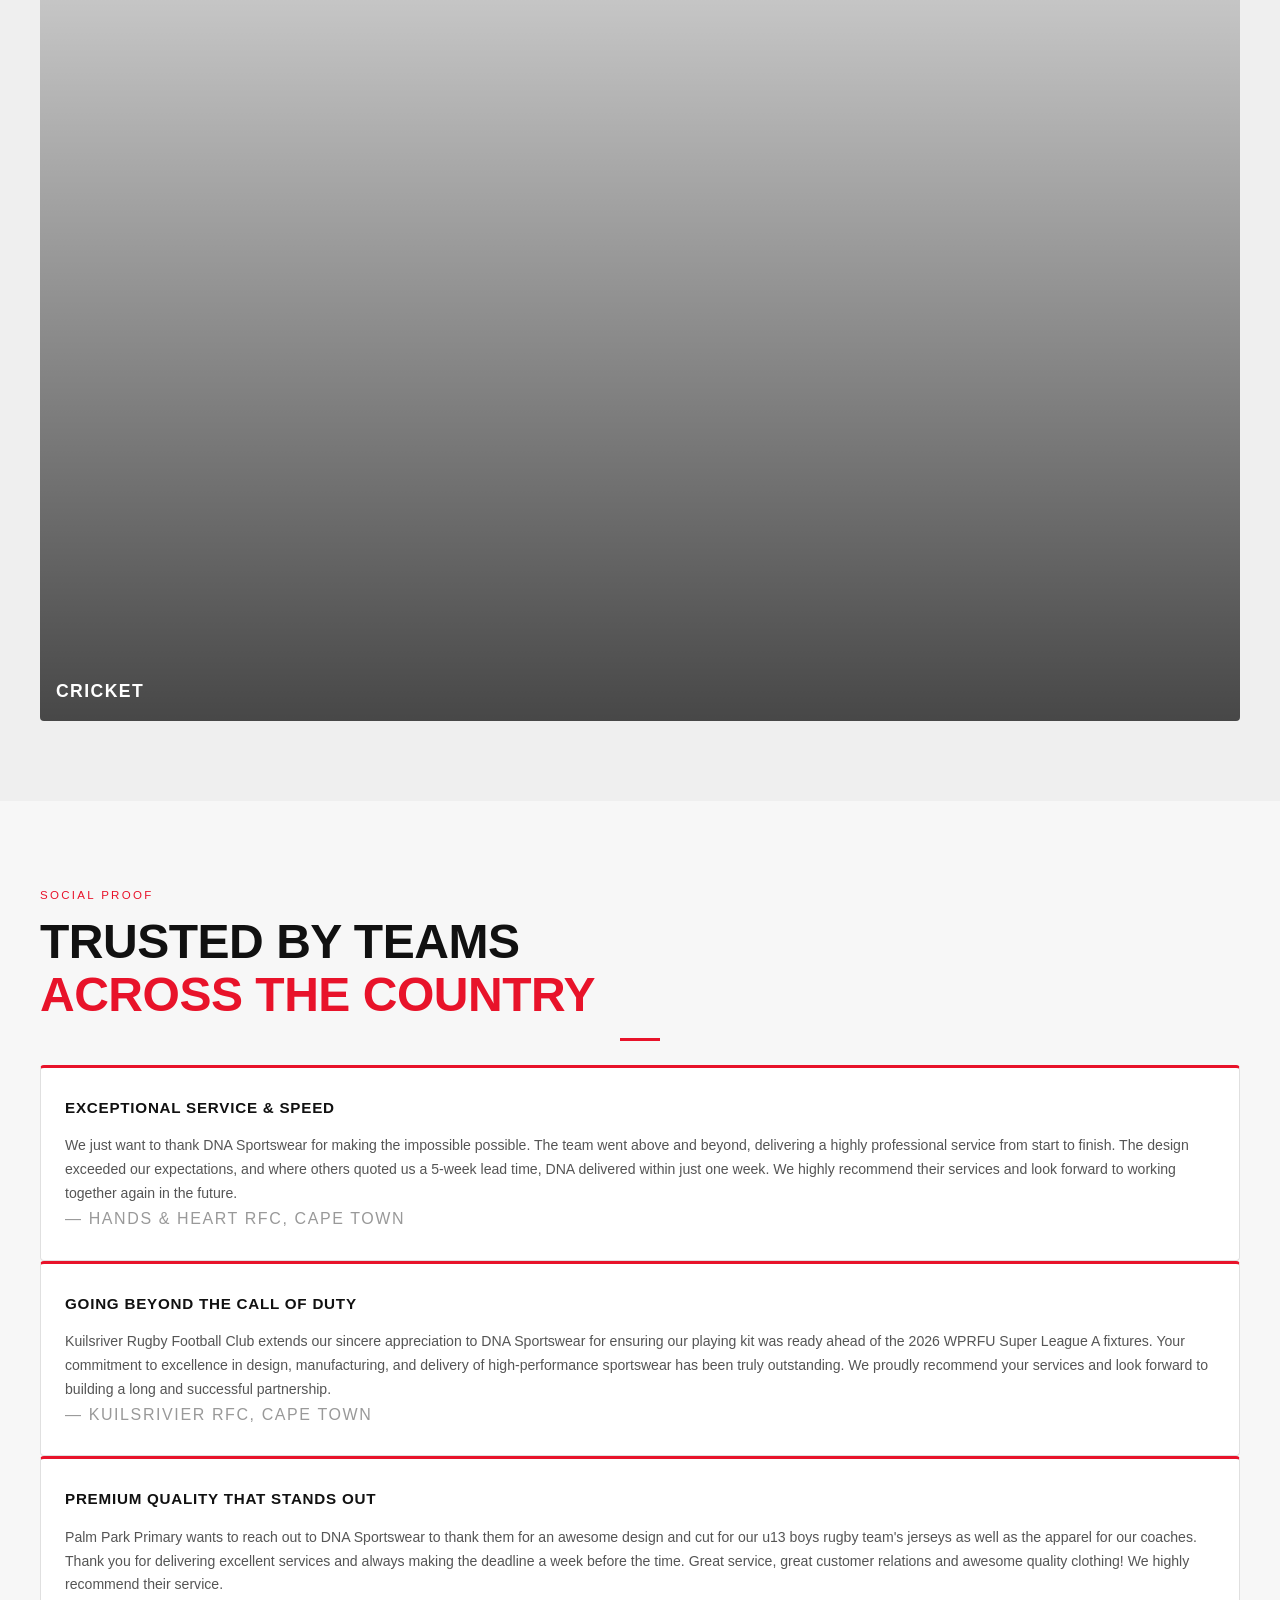
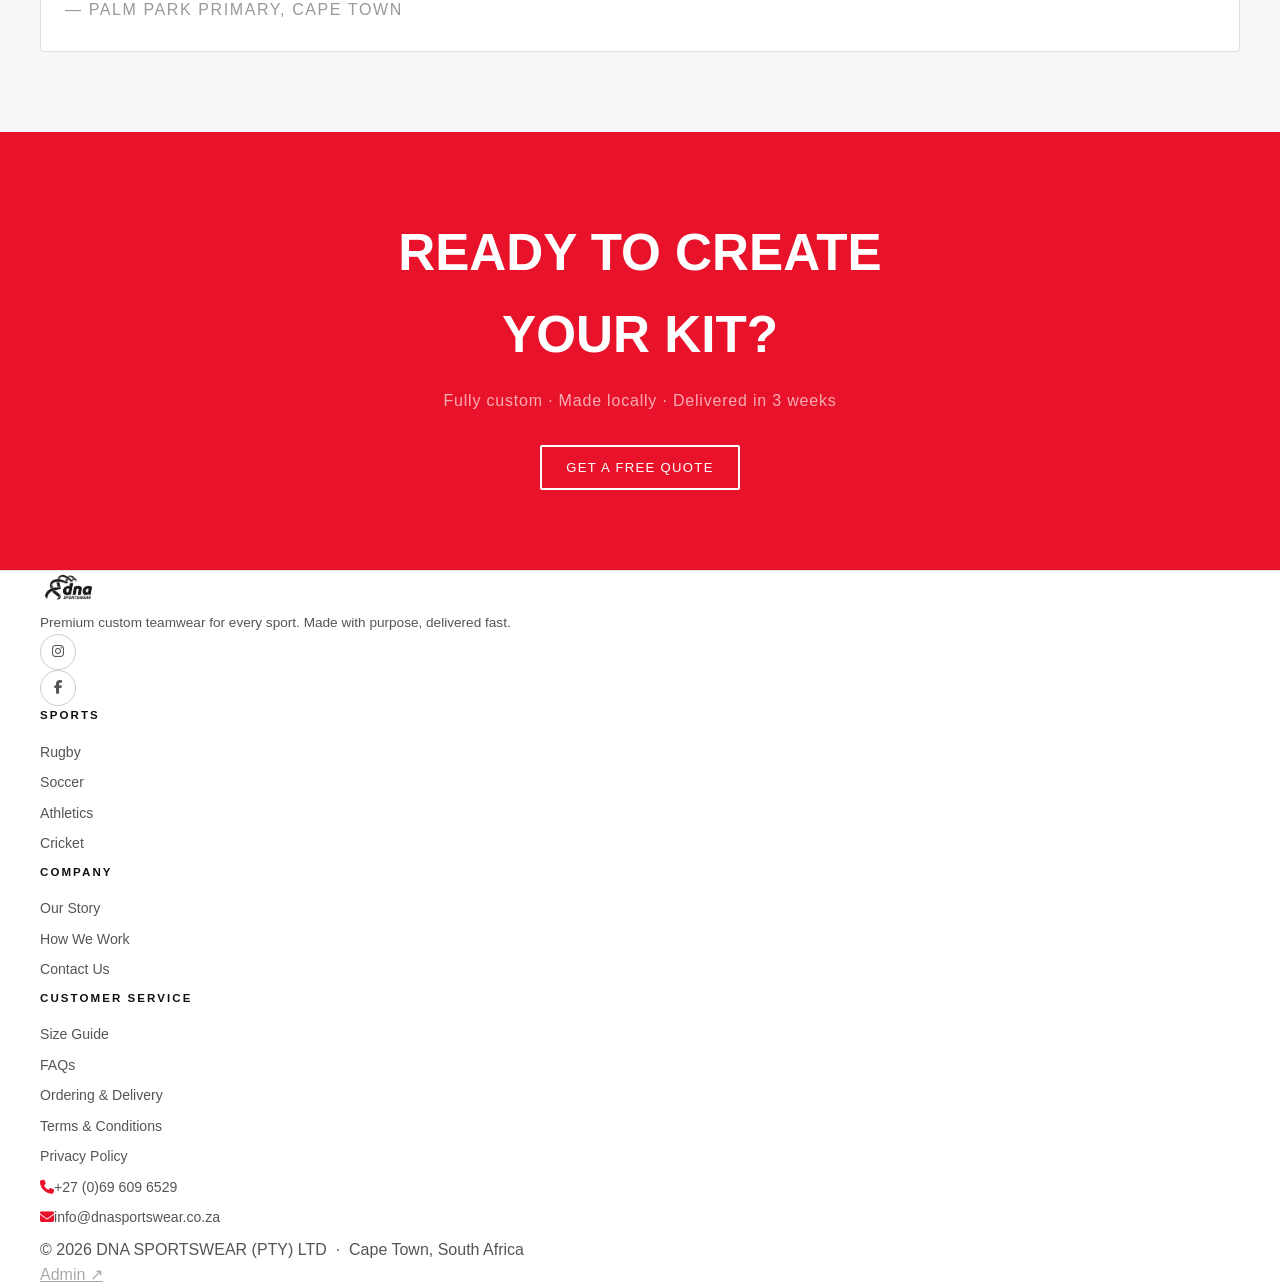
==== commit d577ecfe: "logo size updated" ====
--- a/index.html
+++ b/index.html
@@ -75,7 +75,7 @@
       text-decoration: none;
     }
     .nav-logo img {
-      height: 65x;
+      height: 52px;
       width: auto;
       display: block;
     }
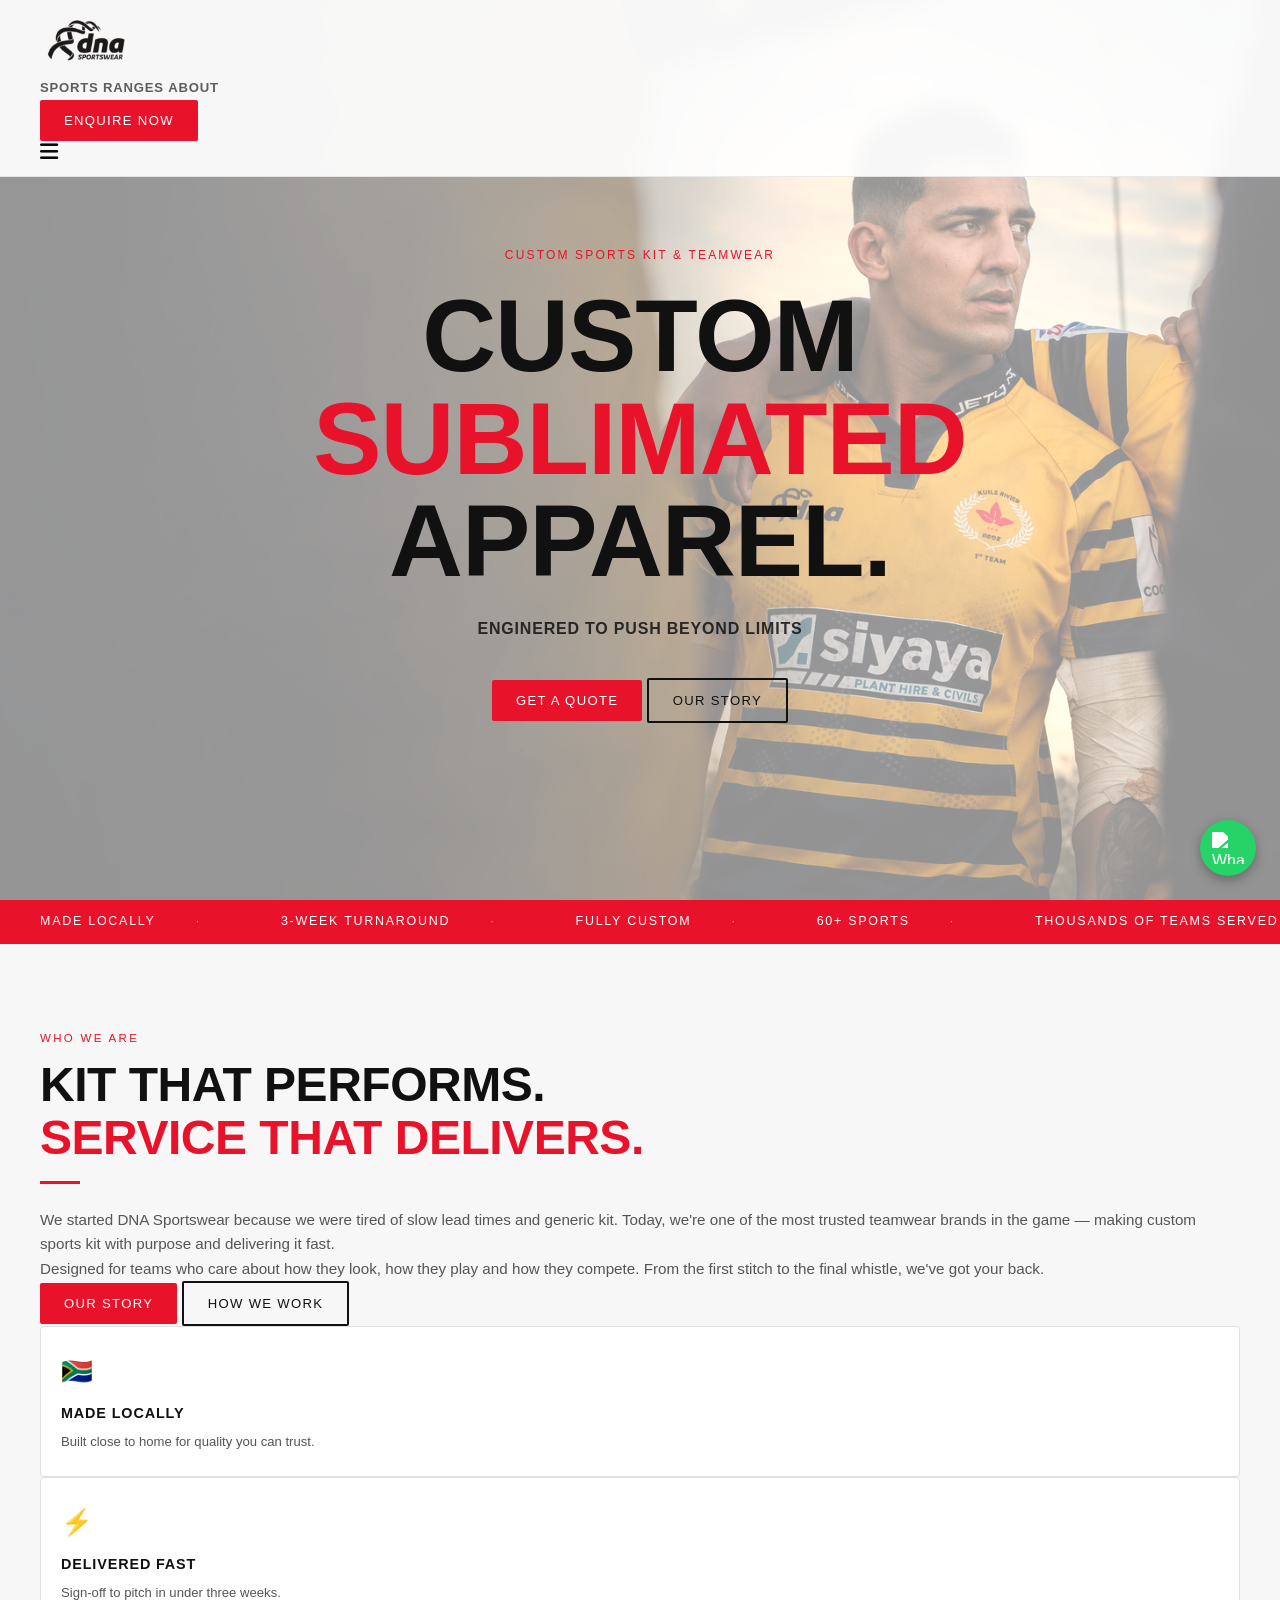
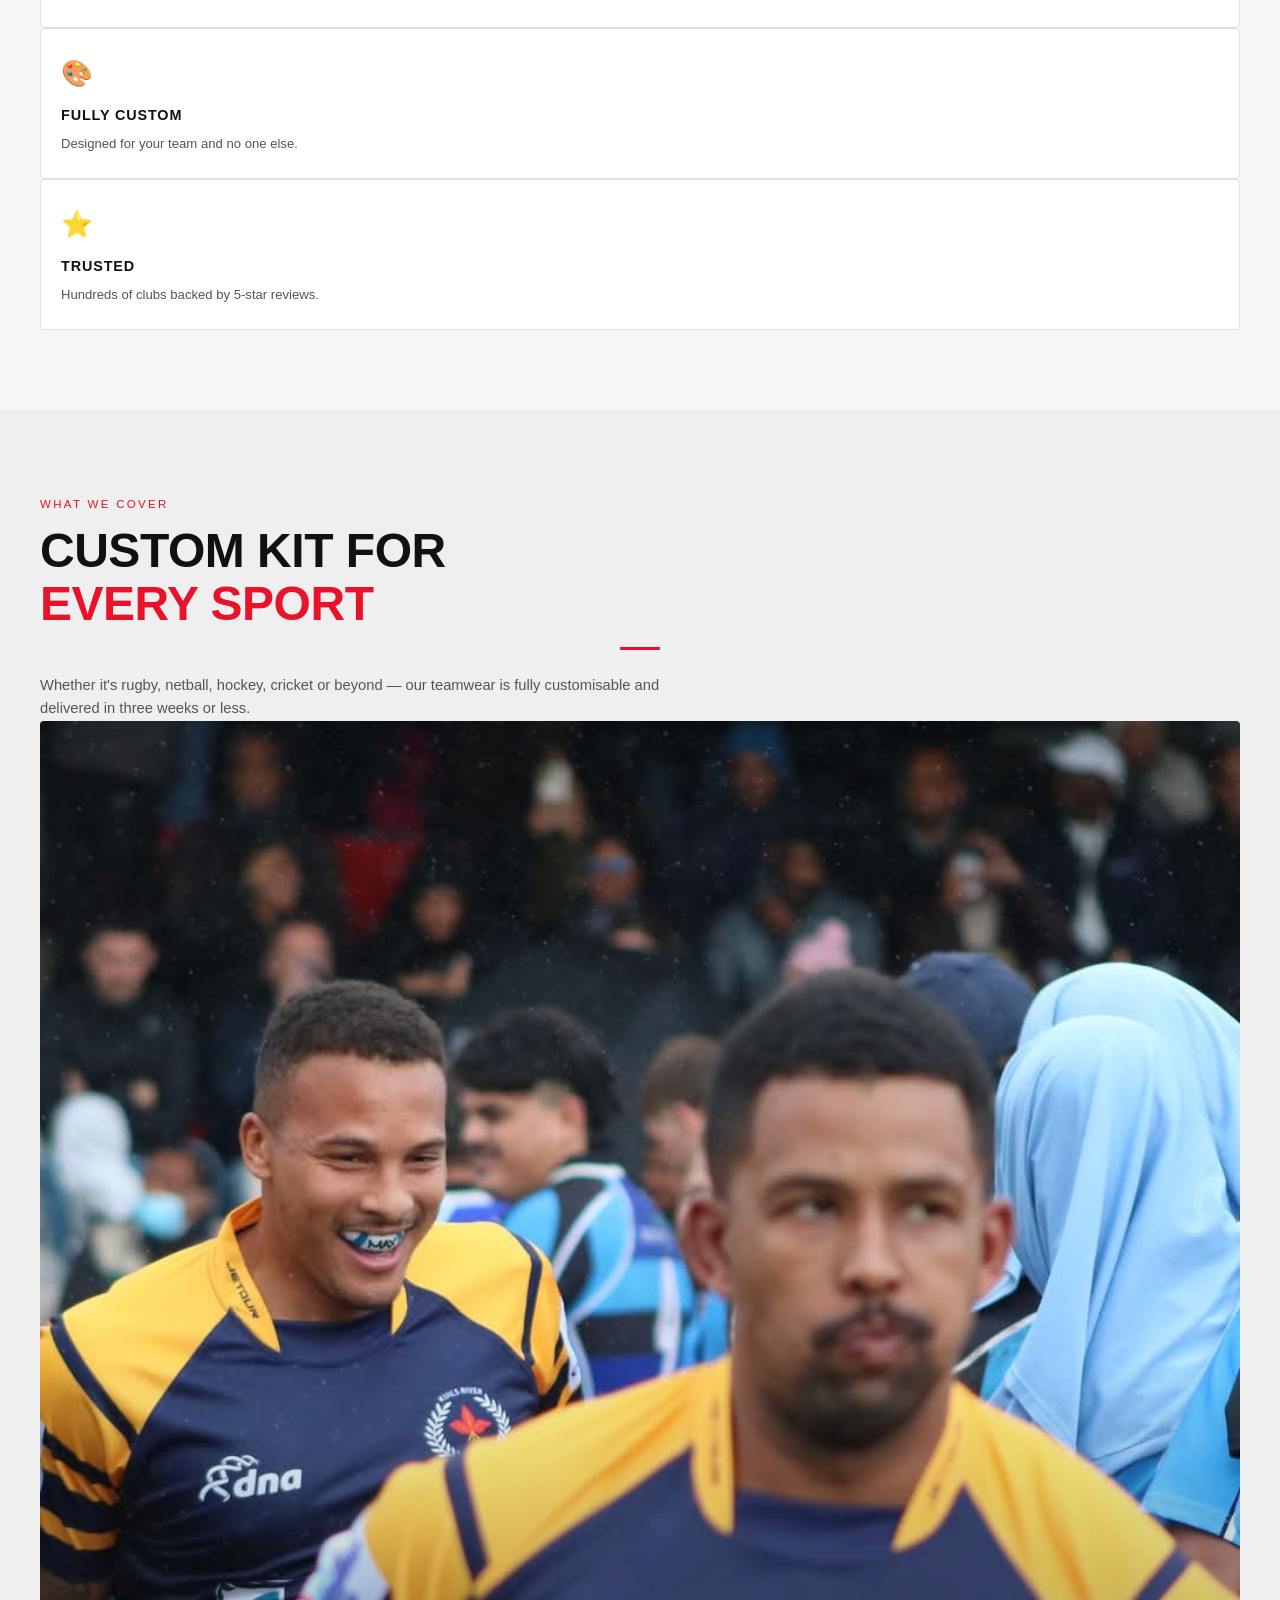
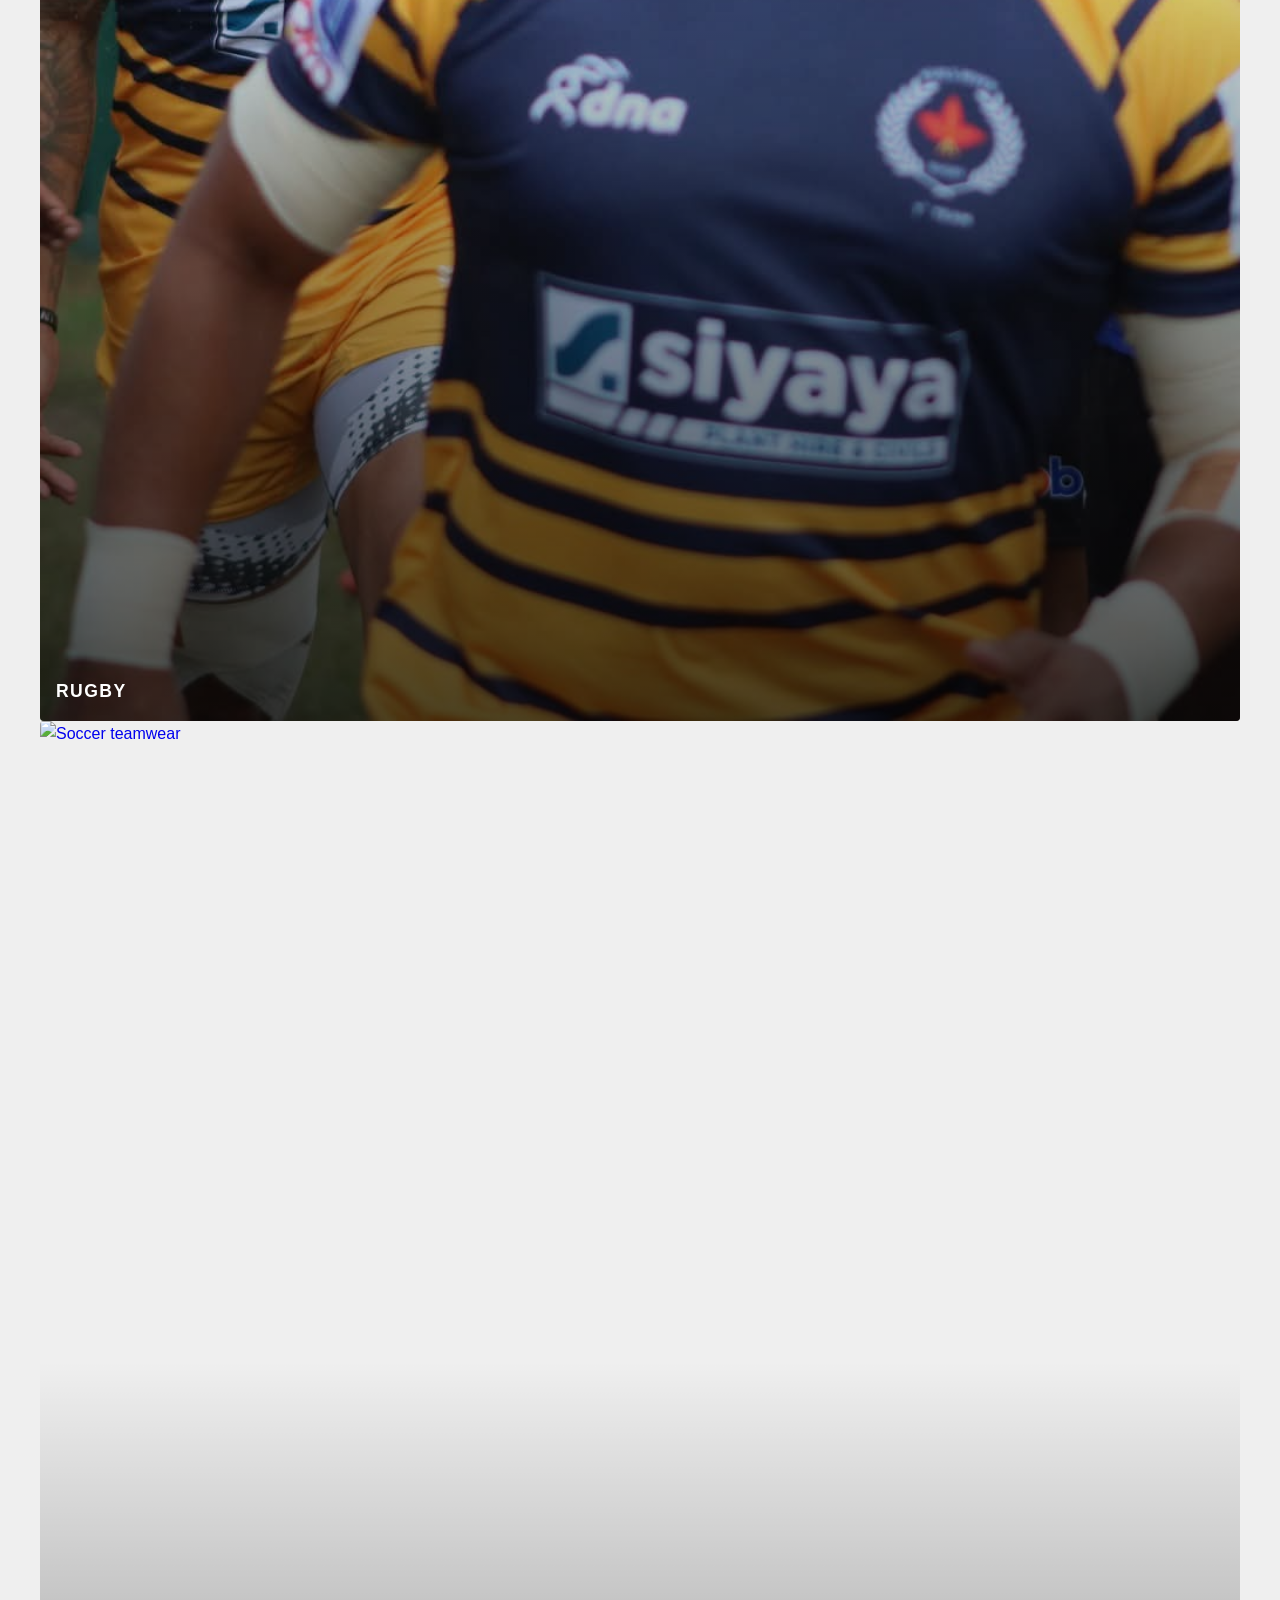
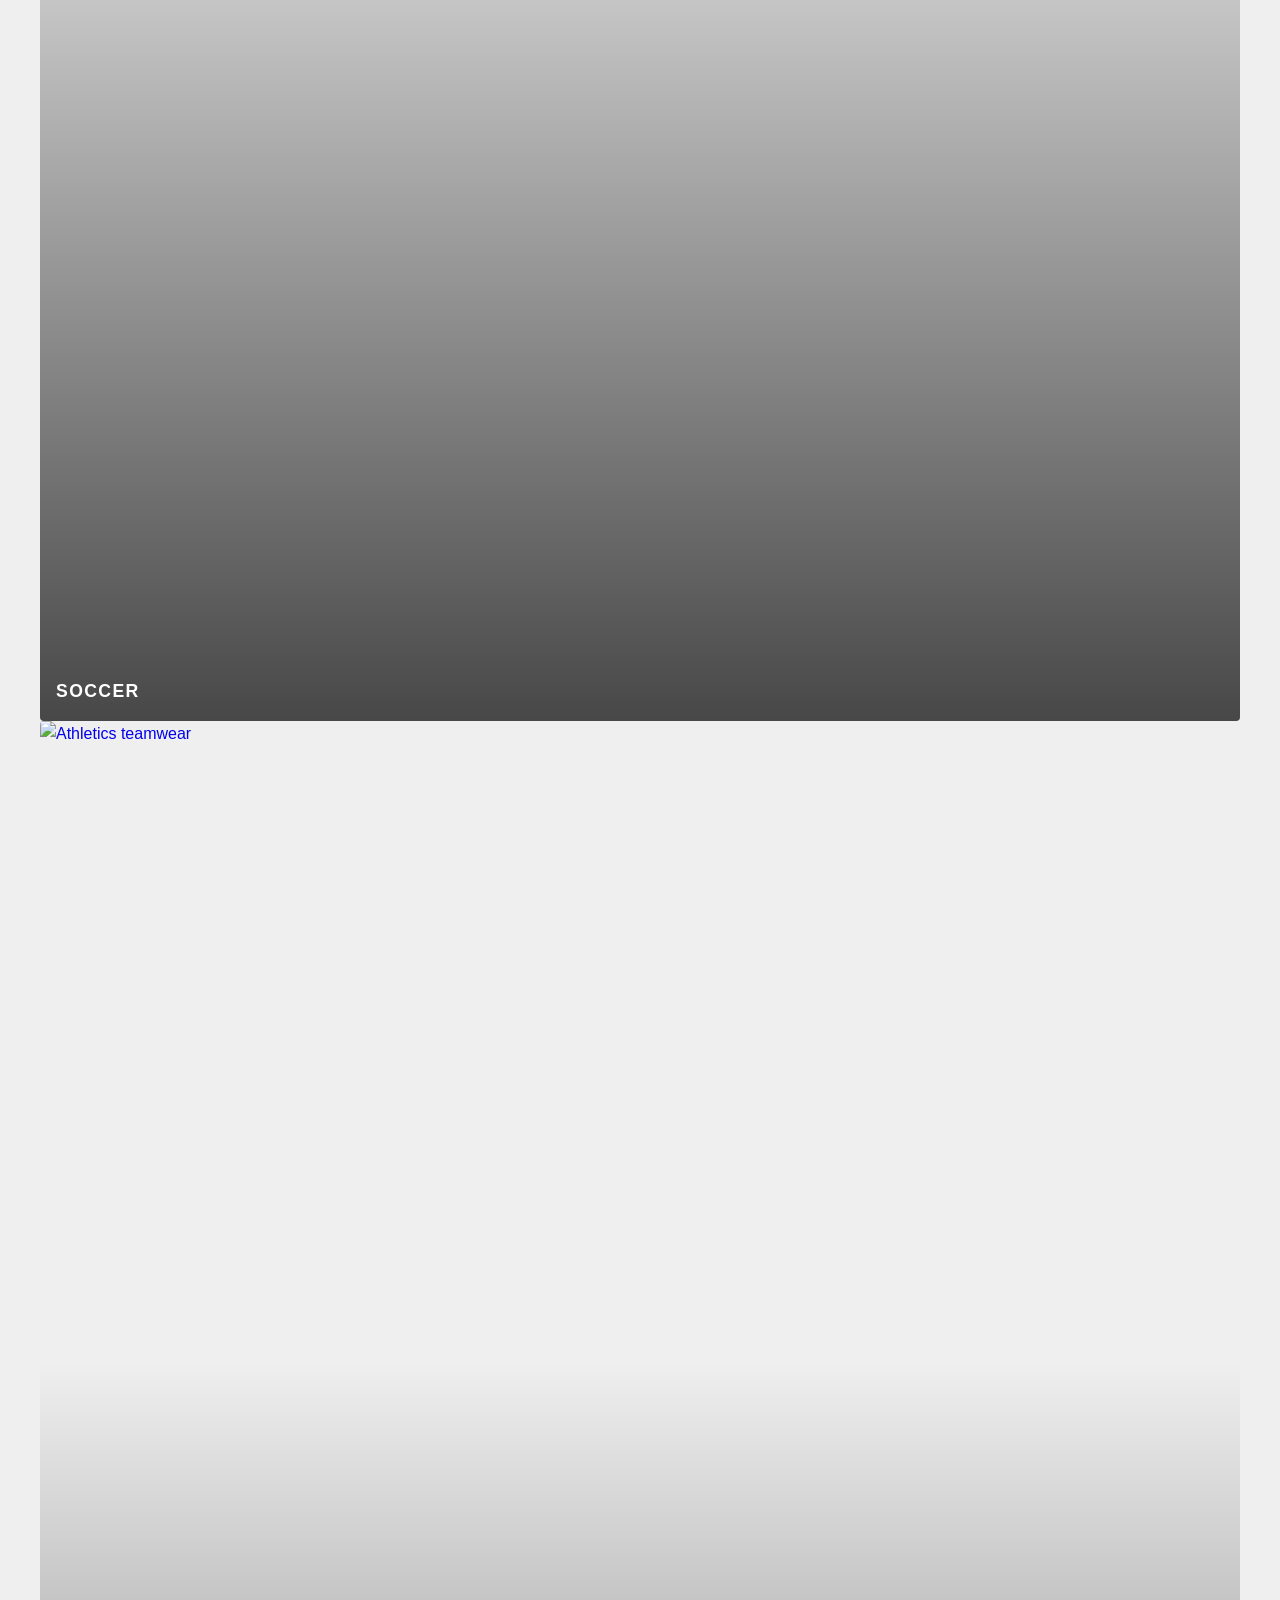
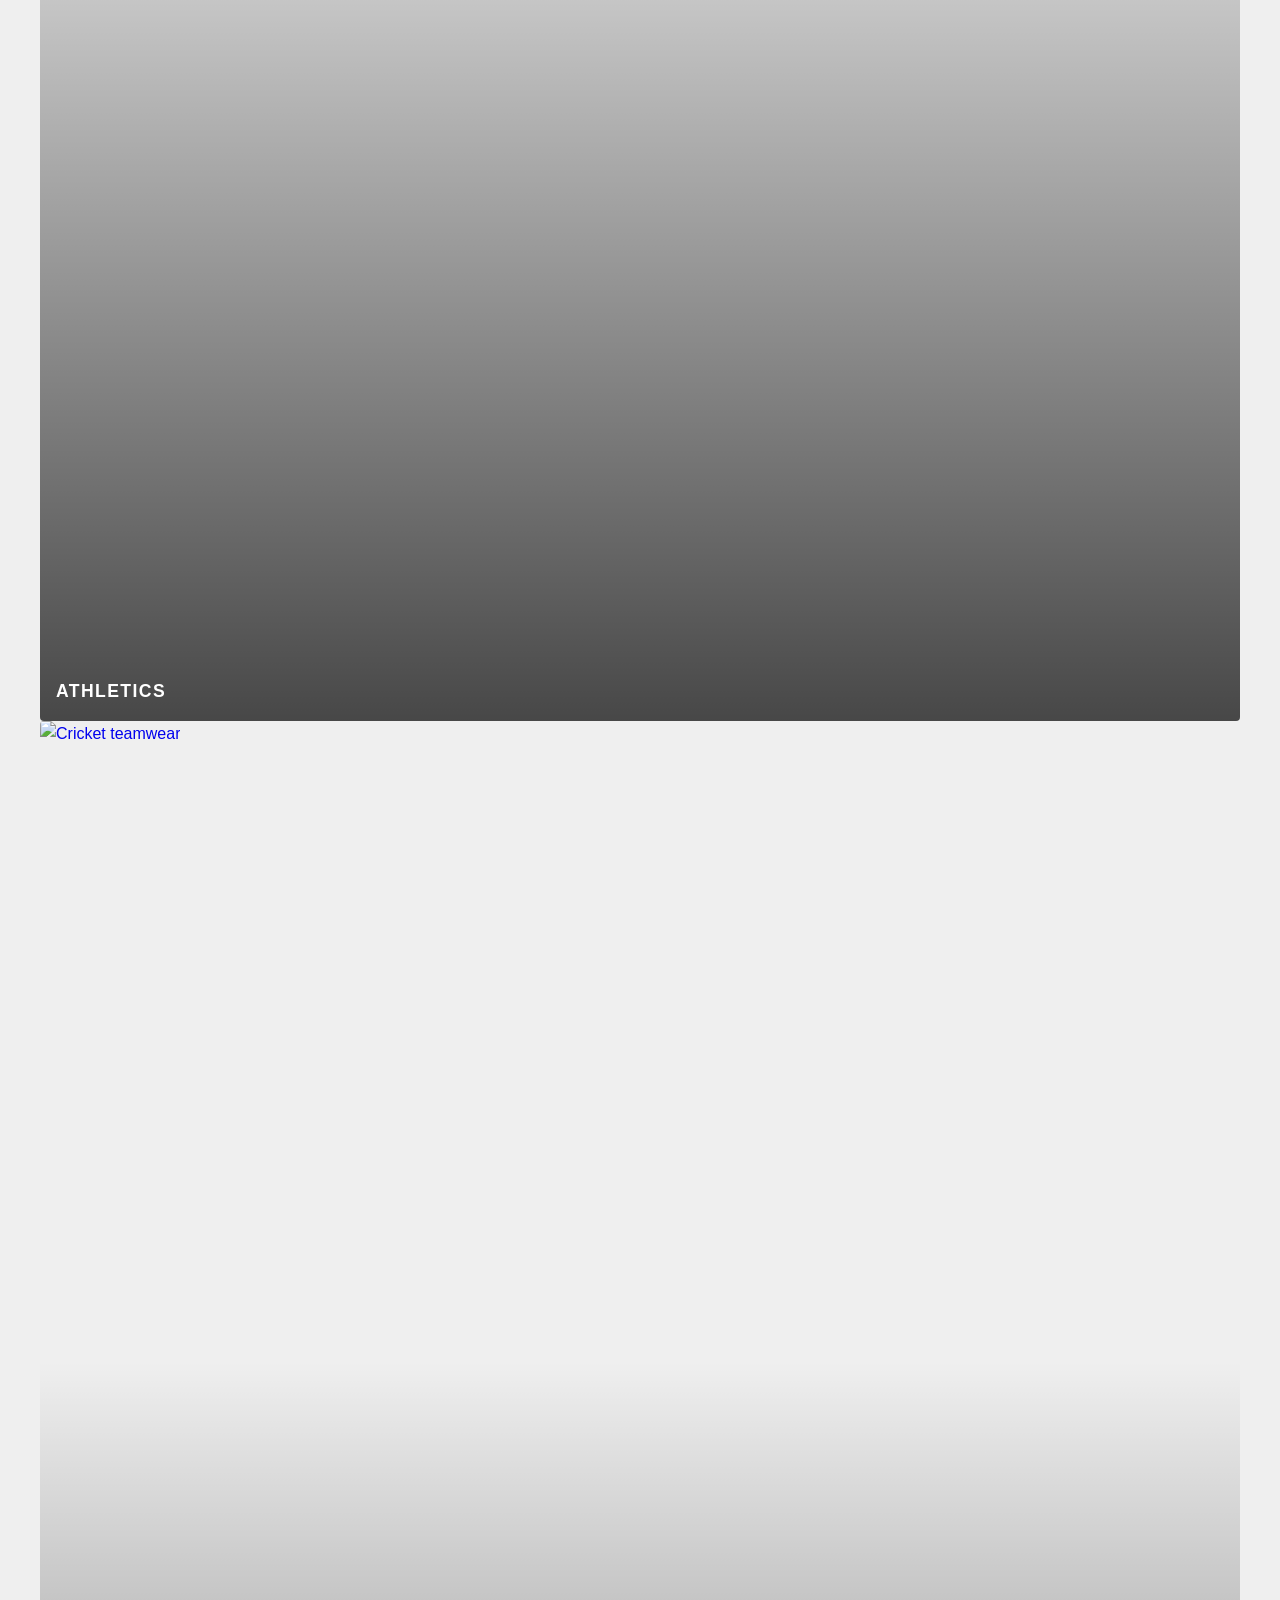
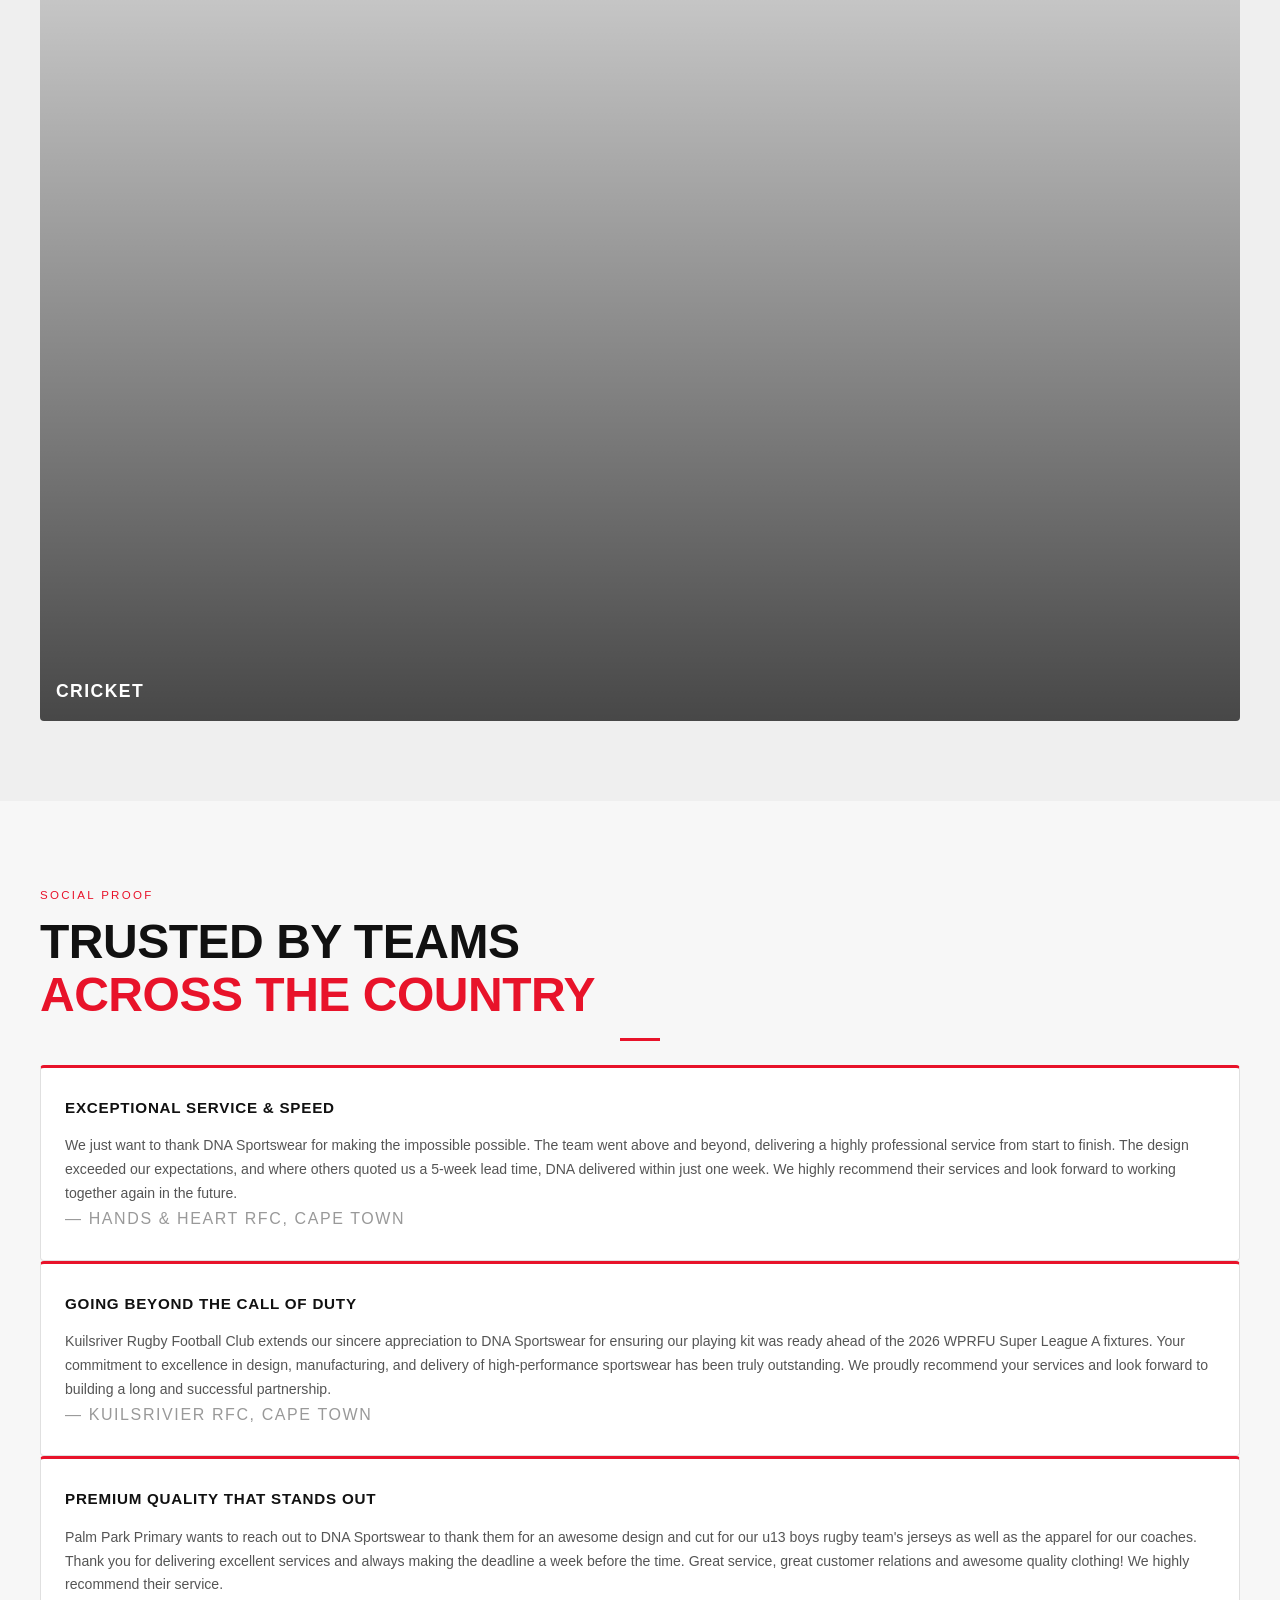
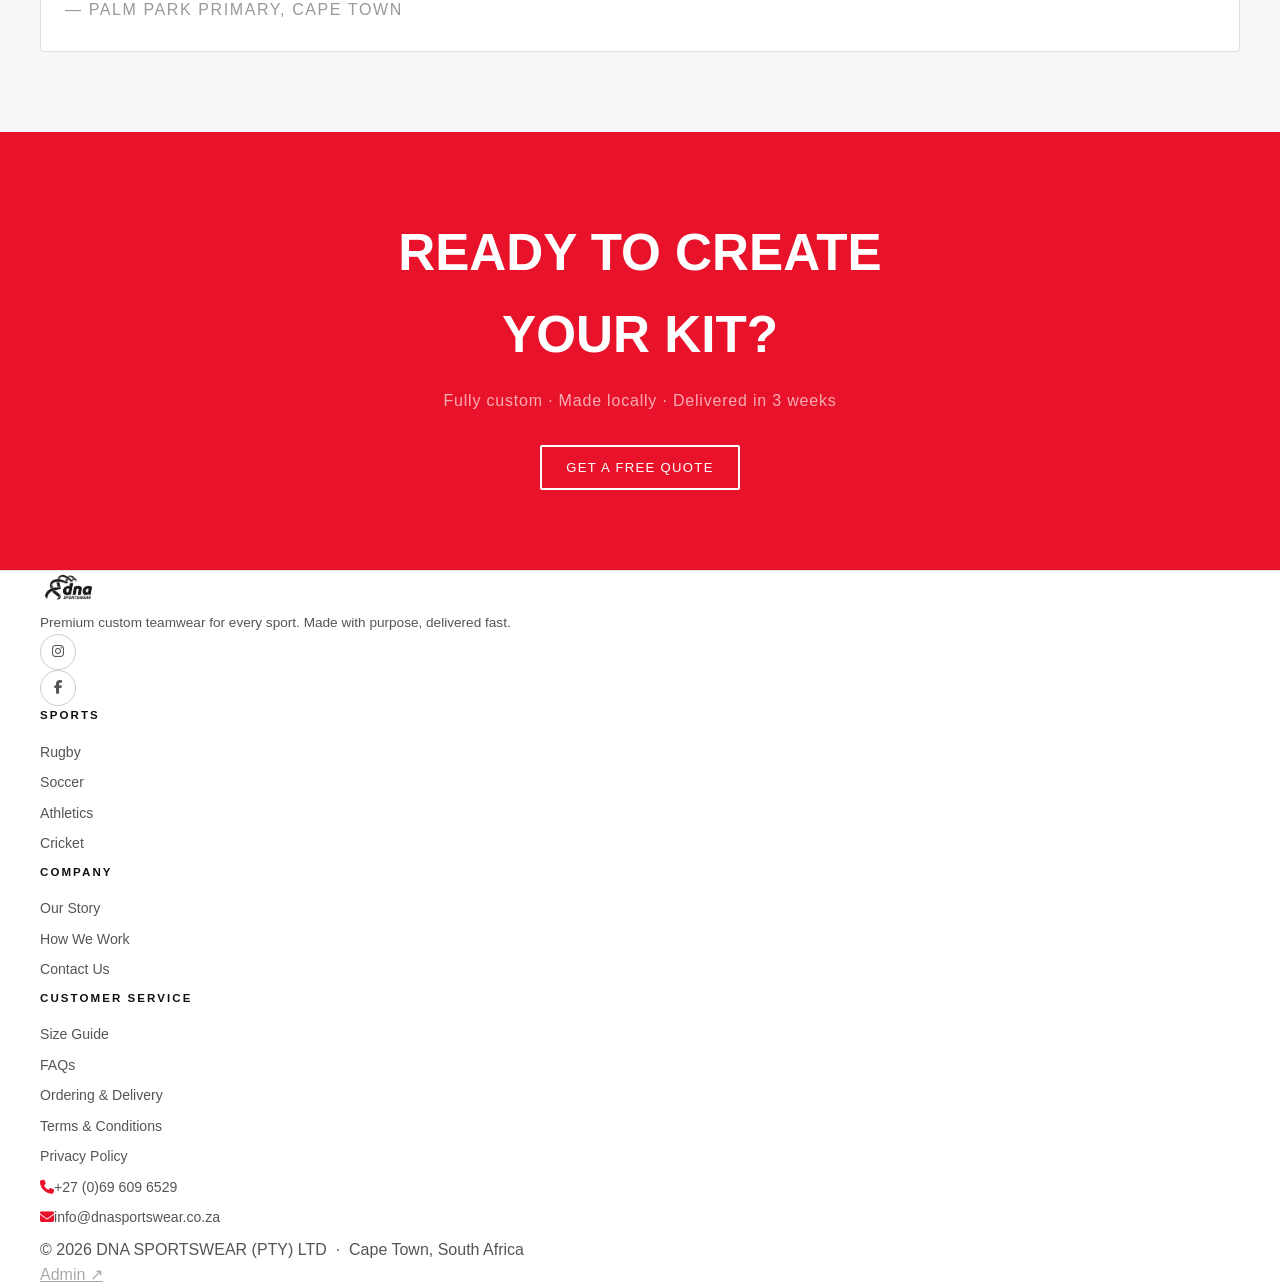
==== commit 4f93484c: "LOGOS AND FONTS HAVE BEEN UPDATED" ====
--- a/index.html
+++ b/index.html
@@ -274,7 +274,7 @@
         Apparel.
       </h1>
       <p class="hero-sub">
-        <strong>Engineered to Push Beyond Limits</strong>
+        <strong>ENGINERED TO PUSH BEYOND LIMITS</strong>
       </p>
       <div class="flex flex-wrap justify-center gap-4">
         <a href="contact.html" class="btn-primary">Get a Quote</a>
